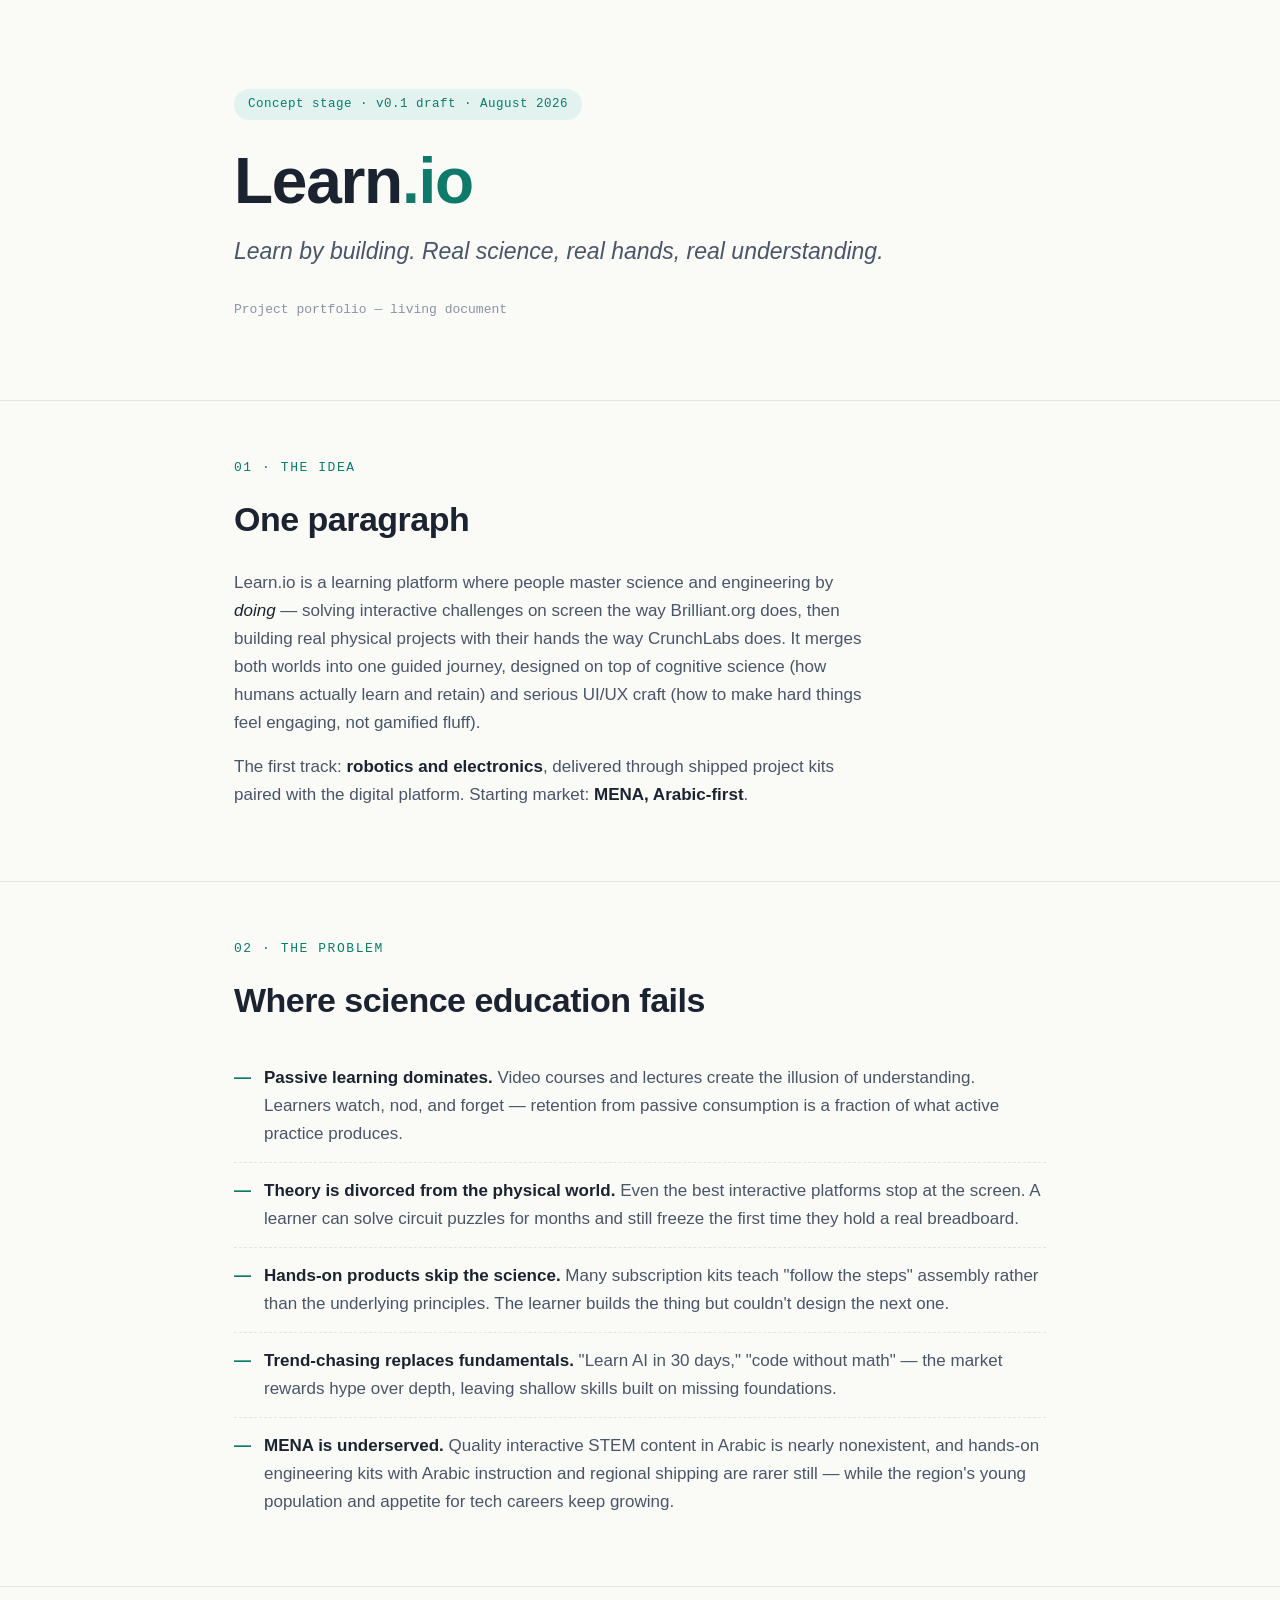
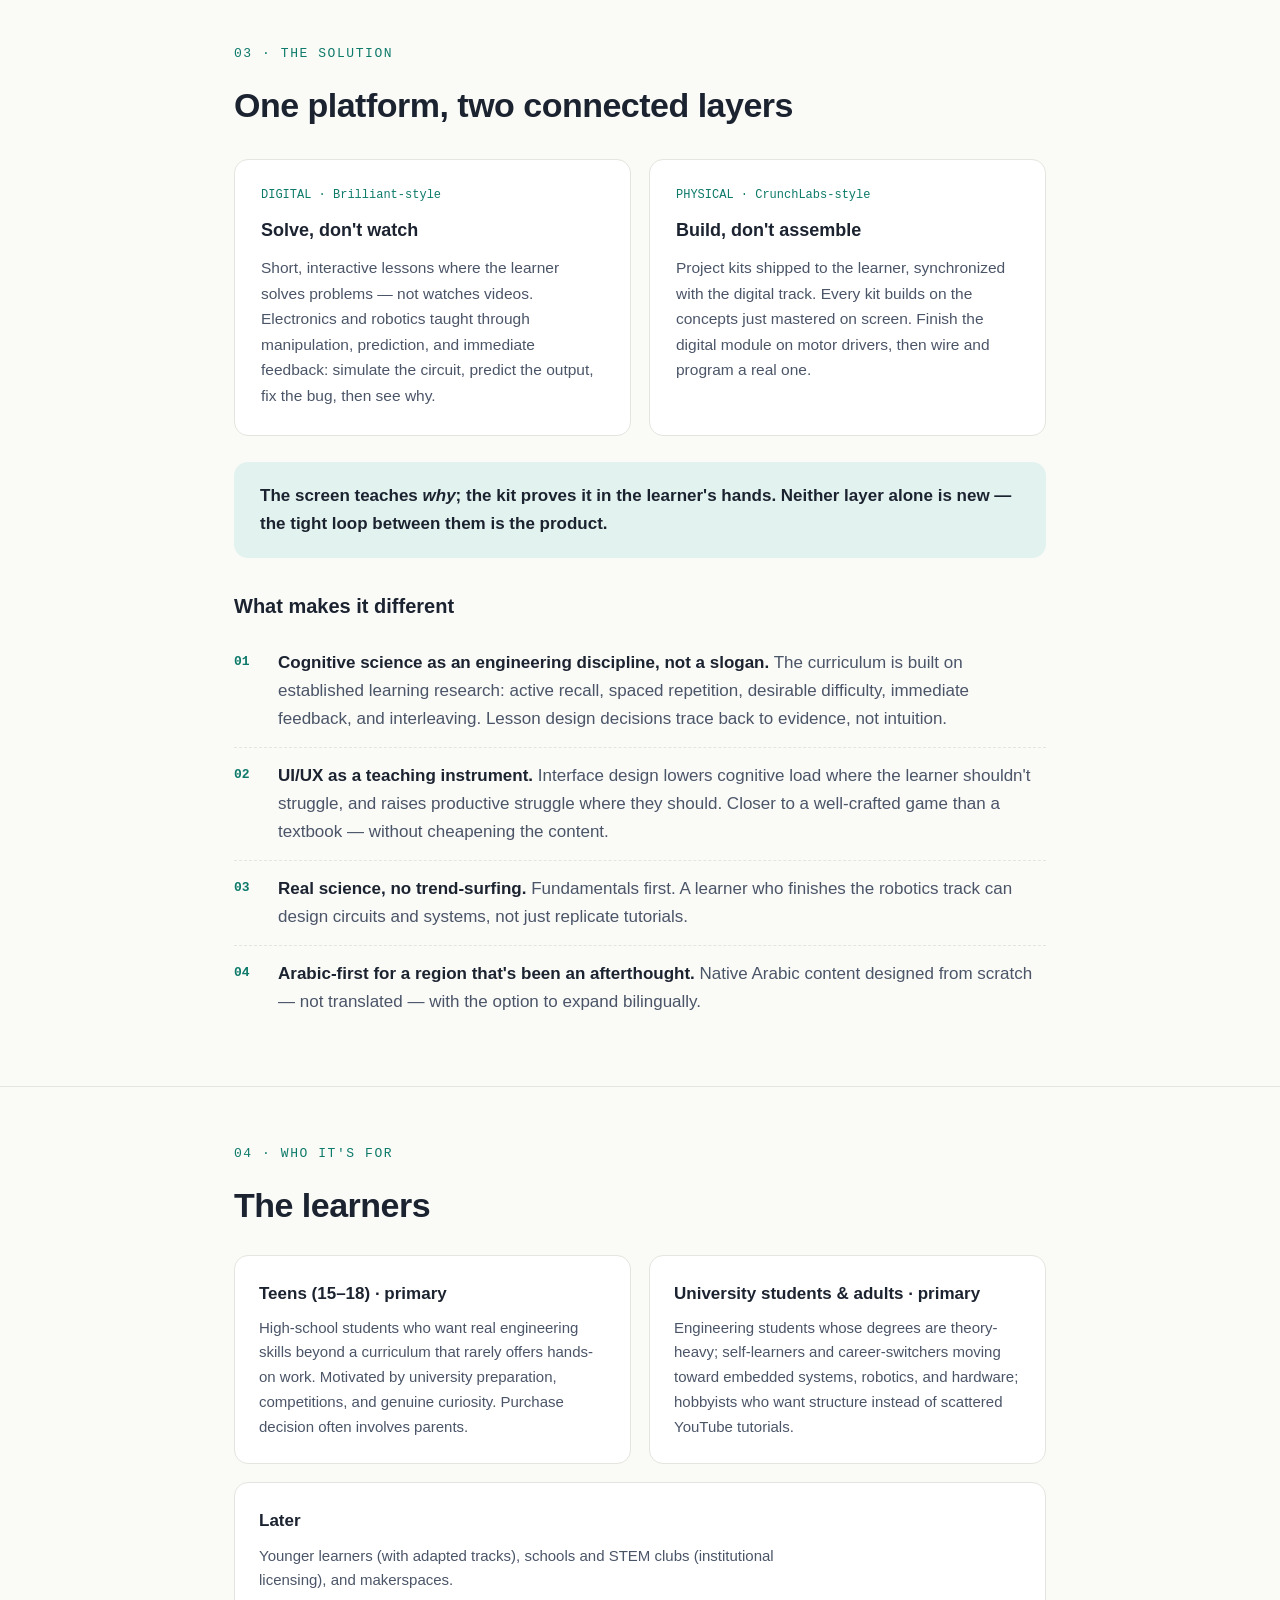
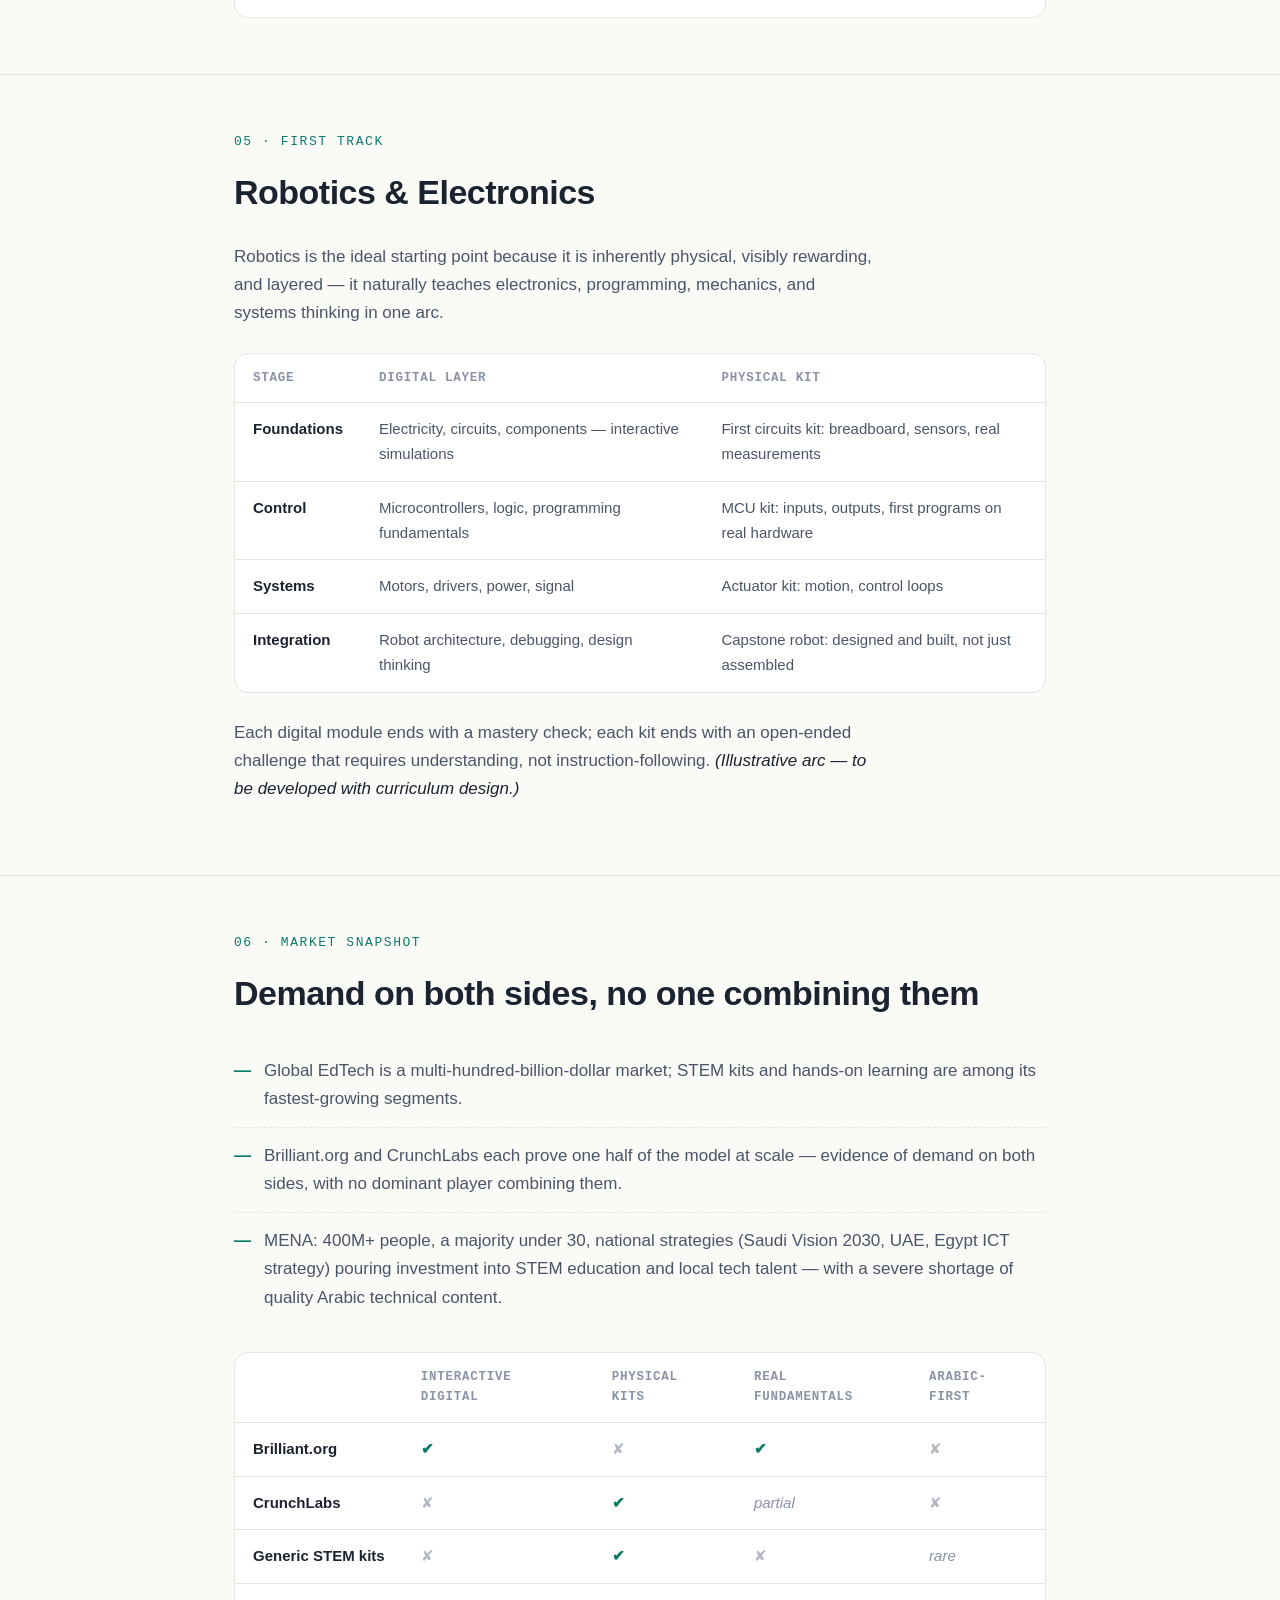
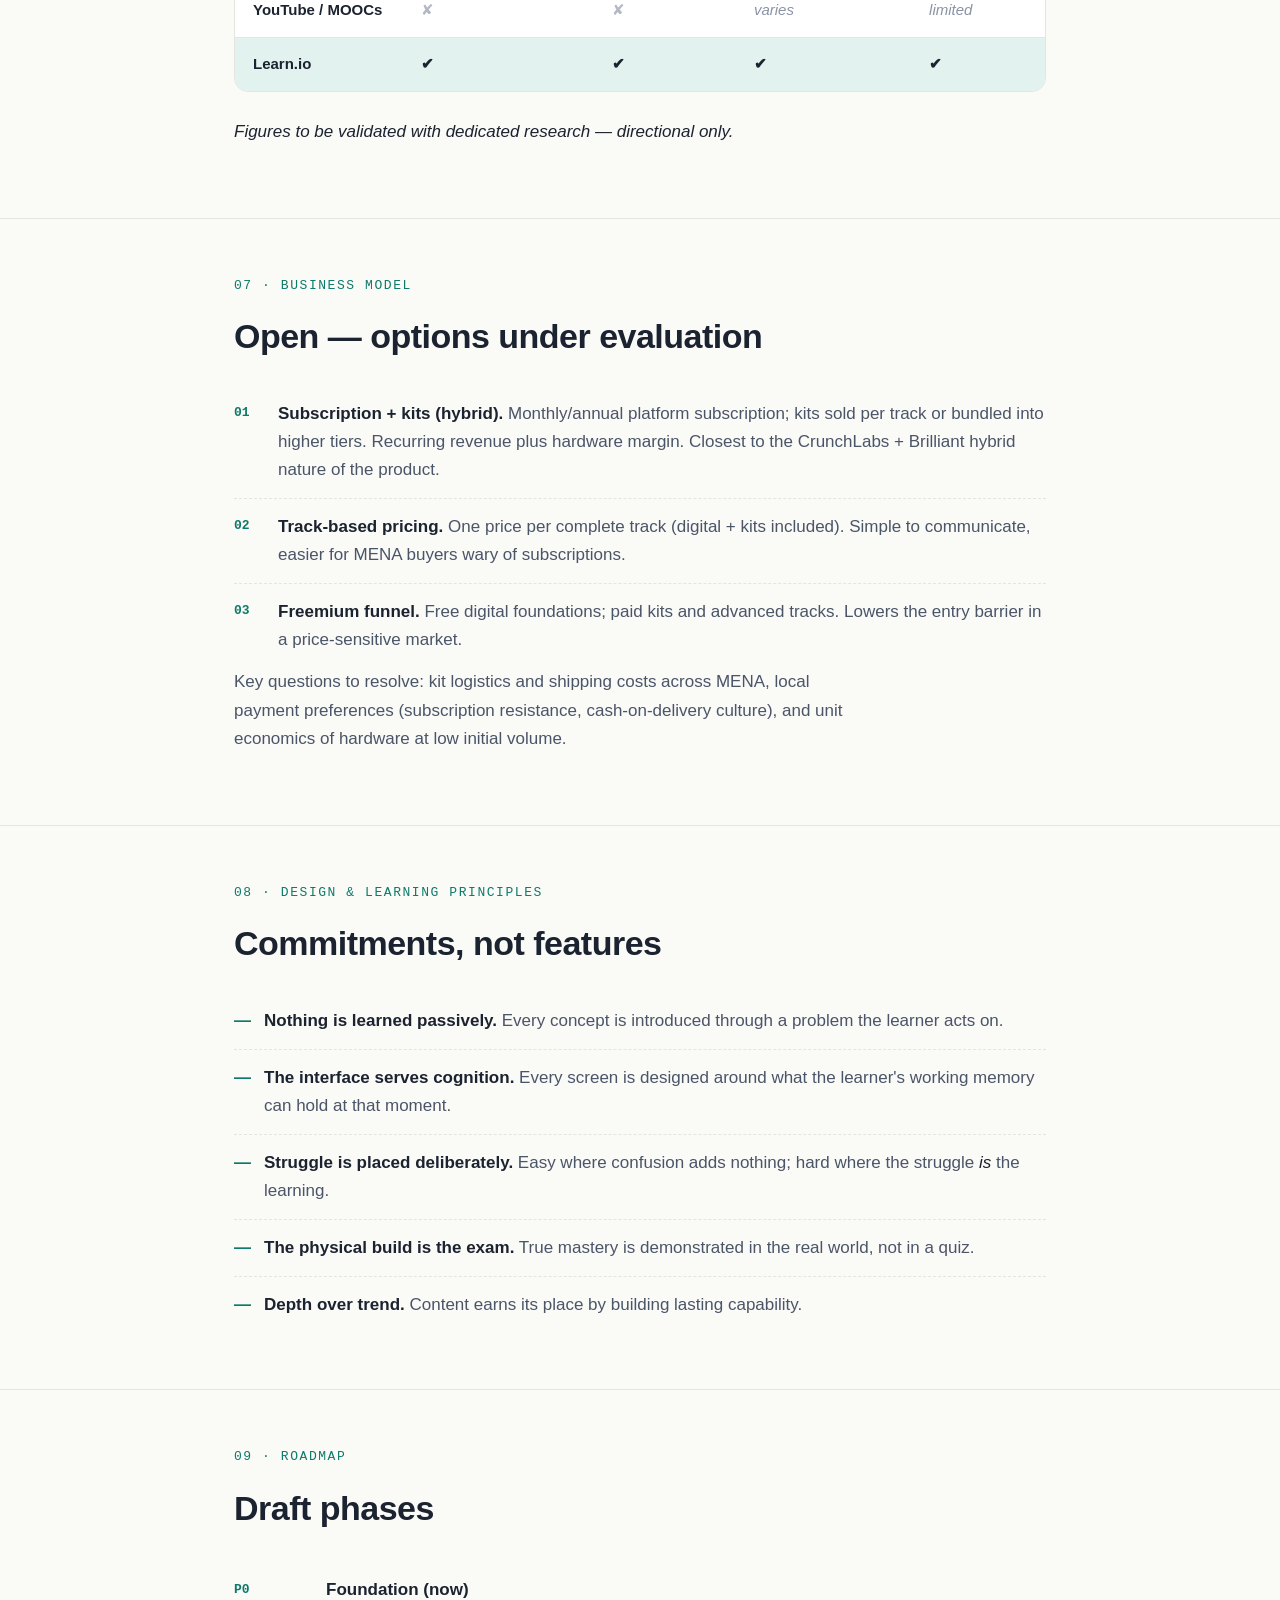
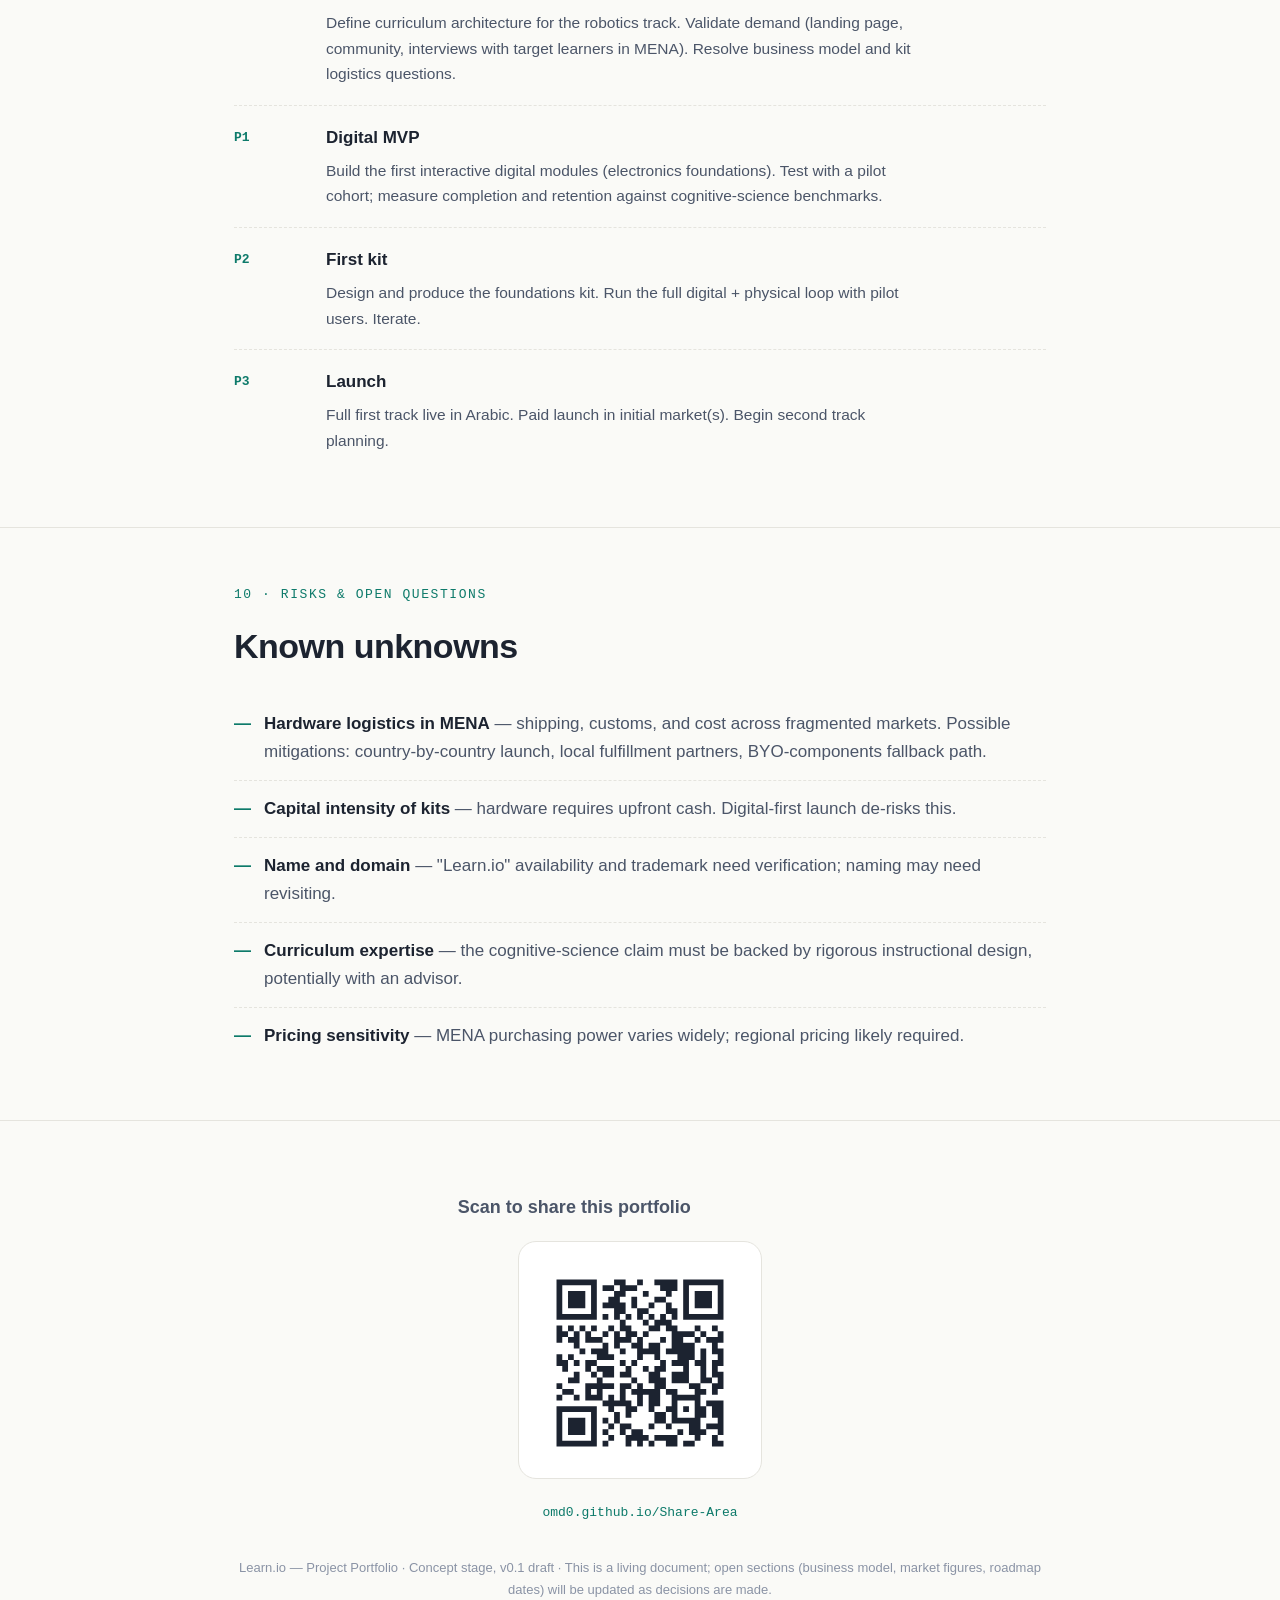
==== index.html @ 10359e31 "Add Learn.io portfolio site with GitHub Pages deployment and share QR code Co-Authored-By: Claude Fa" ====
<!DOCTYPE html>
<html lang="en">
<head>
<meta charset="UTF-8">
<meta name="viewport" content="width=device-width, initial-scale=1.0">
<title>Learn.io — Project Portfolio</title>
<meta name="description" content="Learn.io: learn by building. Real science, real hands, real understanding. Interactive digital lessons paired with physical robotics kits — Arabic-first, for MENA.">
<style>
  :root {
    --bg: #fafaf7;
    --surface: #ffffff;
    --ink: #1c2330;
    --ink-soft: #4b5568;
    --ink-faint: #8a93a5;
    --accent: #0d7a6a;
    --accent-soft: #e2f2ef;
    --line: #e5e4de;
    --check: #0d7a6a;
    --cross: #b3b9c4;
    --mono: ui-monospace, "SF Mono", "Cascadia Code", Menlo, Consolas, monospace;
  }
  @media (prefers-color-scheme: dark) {
    :root {
      --bg: #12151c;
      --surface: #1a1e27;
      --ink: #e8eaf0;
      --ink-soft: #aab2c2;
      --ink-faint: #6b7484;
      --accent: #3fbfa8;
      --accent-soft: #16332e;
      --line: #2a2f3b;
      --check: #3fbfa8;
      --cross: #4b5261;
    }
  }
  * { margin: 0; padding: 0; box-sizing: border-box; }
  html { scroll-behavior: smooth; }
  body {
    background: var(--bg);
    color: var(--ink);
    font: 17px/1.65 -apple-system, BlinkMacSystemFont, "Segoe UI", Roboto, "Helvetica Neue", Arial, sans-serif;
    -webkit-font-smoothing: antialiased;
  }
  .wrap { max-width: 860px; margin: 0 auto; padding: 0 24px; }

  /* Header / hero */
  header {
    padding: 88px 0 64px;
    border-bottom: 1px solid var(--line);
  }
  .status-chip {
    display: inline-block;
    font-family: var(--mono);
    font-size: 12.5px;
    letter-spacing: .04em;
    color: var(--accent);
    background: var(--accent-soft);
    border-radius: 999px;
    padding: 5px 14px;
    margin-bottom: 28px;
  }
  h1 {
    font-size: clamp(40px, 7vw, 64px);
    line-height: 1.05;
    letter-spacing: -0.02em;
    font-weight: 750;
  }
  h1 .tld { color: var(--accent); }
  .tagline {
    margin-top: 18px;
    font-size: clamp(19px, 2.6vw, 23px);
    color: var(--ink-soft);
    font-style: italic;
  }
  .meta {
    margin-top: 28px;
    font-family: var(--mono);
    font-size: 13px;
    color: var(--ink-faint);
  }

  /* Sections */
  section { padding: 56px 0; border-bottom: 1px solid var(--line); }
  section:last-of-type { border-bottom: none; }
  .kicker {
    font-family: var(--mono);
    font-size: 13px;
    letter-spacing: .12em;
    text-transform: uppercase;
    color: var(--accent);
    margin-bottom: 12px;
  }
  h2 {
    font-size: clamp(26px, 4vw, 34px);
    letter-spacing: -0.015em;
    font-weight: 700;
    margin-bottom: 22px;
  }
  h3 { font-size: 20px; font-weight: 650; margin: 32px 0 12px; }
  p { color: var(--ink-soft); margin-bottom: 16px; max-width: 68ch; }
  p strong, li strong { color: var(--ink); }
  em { color: var(--ink); }

  ul.flat { list-style: none; }
  ul.flat li {
    color: var(--ink-soft);
    padding: 14px 0 14px 30px;
    position: relative;
    border-bottom: 1px dashed var(--line);
  }
  ul.flat li:last-child { border-bottom: none; }
  ul.flat li::before {
    content: "—";
    position: absolute;
    left: 0;
    color: var(--accent);
    font-weight: 700;
  }
  ol.nums { list-style: none; counter-reset: n; }
  ol.nums li {
    counter-increment: n;
    color: var(--ink-soft);
    padding: 14px 0 14px 44px;
    position: relative;
    border-bottom: 1px dashed var(--line);
  }
  ol.nums li:last-child { border-bottom: none; }
  ol.nums li::before {
    content: counter(n, decimal-leading-zero);
    position: absolute;
    left: 0;
    top: 16px;
    font-family: var(--mono);
    font-size: 13px;
    color: var(--accent);
    font-weight: 700;
  }

  /* Two-layer cards */
  .layers { display: grid; grid-template-columns: 1fr 1fr; gap: 18px; margin: 26px 0; }
  @media (max-width: 640px) { .layers { grid-template-columns: 1fr; } }
  .layer {
    background: var(--surface);
    border: 1px solid var(--line);
    border-radius: 14px;
    padding: 26px;
  }
  .layer h3 { margin: 0 0 10px; font-size: 18px; }
  .layer .tag {
    font-family: var(--mono);
    font-size: 12px;
    color: var(--accent);
    display: block;
    margin-bottom: 10px;
  }
  .layer p { margin: 0; font-size: 15.5px; }
  .loop-note {
    background: var(--accent-soft);
    border-radius: 14px;
    padding: 20px 26px;
    color: var(--ink);
    font-weight: 550;
    max-width: none;
  }

  /* Tables */
  .table-scroll { overflow-x: auto; margin: 26px 0; border: 1px solid var(--line); border-radius: 14px; background: var(--surface); }
  table { border-collapse: collapse; width: 100%; min-width: 560px; font-size: 15px; }
  th, td { text-align: left; padding: 14px 18px; border-bottom: 1px solid var(--line); color: var(--ink-soft); vertical-align: top; }
  thead th {
    font-family: var(--mono);
    font-size: 12.5px;
    letter-spacing: .06em;
    text-transform: uppercase;
    color: var(--ink-faint);
    background: transparent;
  }
  tbody tr:last-child td { border-bottom: none; }
  td.stage, td.who { color: var(--ink); font-weight: 600; white-space: nowrap; }
  .yes { color: var(--check); font-weight: 700; }
  .no { color: var(--cross); }
  .partial { color: var(--ink-faint); font-style: italic; }
  tr.hero-row td { color: var(--ink); font-weight: 650; background: var(--accent-soft); }
  tr.hero-row td .yes { color: var(--accent); }

  /* Audience cards */
  .cards { display: grid; grid-template-columns: 1fr 1fr; gap: 18px; margin-top: 8px; }
  @media (max-width: 640px) { .cards { grid-template-columns: 1fr; } }
  .card {
    background: var(--surface);
    border: 1px solid var(--line);
    border-radius: 14px;
    padding: 24px;
  }
  .card h3 { margin: 0 0 8px; font-size: 17px; }
  .card p { margin: 0; font-size: 15px; }
  .card.span { grid-column: 1 / -1; }

  /* Roadmap */
  .phase { display: flex; gap: 20px; padding: 18px 0; border-bottom: 1px dashed var(--line); }
  .phase:last-child { border-bottom: none; }
  .phase .ph {
    font-family: var(--mono);
    font-size: 13px;
    font-weight: 700;
    color: var(--accent);
    min-width: 72px;
    padding-top: 3px;
  }
  .phase div p { margin: 0; font-size: 15.5px; }
  .phase div h3 { margin: 0 0 6px; font-size: 17px; }

  /* Footer / QR */
  footer {
    border-top: 1px solid var(--line);
    padding: 72px 0 80px;
    text-align: center;
  }
  .qr-box {
    display: inline-block;
    background: var(--surface);
    border: 1px solid var(--line);
    border-radius: 18px;
    padding: 26px 26px 20px;
  }
  .qr-box svg {
    width: 190px;
    height: 190px;
    display: block;
    color: var(--ink);
    stroke-width: 1;
  }
  .qr-title { font-weight: 700; font-size: 18px; margin-bottom: 18px; }
  .qr-link {
    display: block;
    margin-top: 14px;
    font-family: var(--mono);
    font-size: 13px;
    color: var(--accent);
    text-decoration: none;
    word-break: break-all;
  }
  .qr-link:hover { text-decoration: underline; }
  .fineprint { margin-top: 34px; font-size: 13px; color: var(--ink-faint); max-width: none; }
</style>
</head>
<body>

<header>
  <div class="wrap">
    <span class="status-chip">Concept stage · v0.1 draft · August 2026</span>
    <h1>Learn<span class="tld">.io</span></h1>
    <p class="tagline">Learn by building. Real science, real hands, real understanding.</p>
    <p class="meta">Project portfolio — living document</p>
  </div>
</header>

<section id="idea">
  <div class="wrap">
    <p class="kicker">01 · The Idea</p>
    <h2>One paragraph</h2>
    <p>Learn.io is a learning platform where people master science and engineering by <em>doing</em> — solving interactive challenges on screen the way Brilliant.org does, then building real physical projects with their hands the way CrunchLabs does. It merges both worlds into one guided journey, designed on top of cognitive science (how humans actually learn and retain) and serious UI/UX craft (how to make hard things feel engaging, not gamified fluff).</p>
    <p>The first track: <strong>robotics and electronics</strong>, delivered through shipped project kits paired with the digital platform. Starting market: <strong>MENA, Arabic-first</strong>.</p>
  </div>
</section>

<section id="problem">
  <div class="wrap">
    <p class="kicker">02 · The Problem</p>
    <h2>Where science education fails</h2>
    <ul class="flat">
      <li><strong>Passive learning dominates.</strong> Video courses and lectures create the illusion of understanding. Learners watch, nod, and forget — retention from passive consumption is a fraction of what active practice produces.</li>
      <li><strong>Theory is divorced from the physical world.</strong> Even the best interactive platforms stop at the screen. A learner can solve circuit puzzles for months and still freeze the first time they hold a real breadboard.</li>
      <li><strong>Hands-on products skip the science.</strong> Many subscription kits teach "follow the steps" assembly rather than the underlying principles. The learner builds the thing but couldn't design the next one.</li>
      <li><strong>Trend-chasing replaces fundamentals.</strong> "Learn AI in 30 days," "code without math" — the market rewards hype over depth, leaving shallow skills built on missing foundations.</li>
      <li><strong>MENA is underserved.</strong> Quality interactive STEM content in Arabic is nearly nonexistent, and hands-on engineering kits with Arabic instruction and regional shipping are rarer still — while the region's young population and appetite for tech careers keep growing.</li>
    </ul>
  </div>
</section>

<section id="solution">
  <div class="wrap">
    <p class="kicker">03 · The Solution</p>
    <h2>One platform, two connected layers</h2>
    <div class="layers">
      <div class="layer">
        <span class="tag">DIGITAL · Brilliant-style</span>
        <h3>Solve, don't watch</h3>
        <p>Short, interactive lessons where the learner solves problems — not watches videos. Electronics and robotics taught through manipulation, prediction, and immediate feedback: simulate the circuit, predict the output, fix the bug, then see why.</p>
      </div>
      <div class="layer">
        <span class="tag">PHYSICAL · CrunchLabs-style</span>
        <h3>Build, don't assemble</h3>
        <p>Project kits shipped to the learner, synchronized with the digital track. Every kit builds on the concepts just mastered on screen. Finish the digital module on motor drivers, then wire and program a real one.</p>
      </div>
    </div>
    <p class="loop-note">The screen teaches <em>why</em>; the kit proves it in the learner's hands. Neither layer alone is new — the tight loop between them is the product.</p>

    <h3>What makes it different</h3>
    <ol class="nums">
      <li><strong>Cognitive science as an engineering discipline, not a slogan.</strong> The curriculum is built on established learning research: active recall, spaced repetition, desirable difficulty, immediate feedback, and interleaving. Lesson design decisions trace back to evidence, not intuition.</li>
      <li><strong>UI/UX as a teaching instrument.</strong> Interface design lowers cognitive load where the learner shouldn't struggle, and raises productive struggle where they should. Closer to a well-crafted game than a textbook — without cheapening the content.</li>
      <li><strong>Real science, no trend-surfing.</strong> Fundamentals first. A learner who finishes the robotics track can design circuits and systems, not just replicate tutorials.</li>
      <li><strong>Arabic-first for a region that's been an afterthought.</strong> Native Arabic content designed from scratch — not translated — with the option to expand bilingually.</li>
    </ol>
  </div>
</section>

<section id="audience">
  <div class="wrap">
    <p class="kicker">04 · Who It's For</p>
    <h2>The learners</h2>
    <div class="cards">
      <div class="card">
        <h3>Teens (15–18) · primary</h3>
        <p>High-school students who want real engineering skills beyond a curriculum that rarely offers hands-on work. Motivated by university preparation, competitions, and genuine curiosity. Purchase decision often involves parents.</p>
      </div>
      <div class="card">
        <h3>University students &amp; adults · primary</h3>
        <p>Engineering students whose degrees are theory-heavy; self-learners and career-switchers moving toward embedded systems, robotics, and hardware; hobbyists who want structure instead of scattered YouTube tutorials.</p>
      </div>
      <div class="card span">
        <h3>Later</h3>
        <p>Younger learners (with adapted tracks), schools and STEM clubs (institutional licensing), and makerspaces.</p>
      </div>
    </div>
  </div>
</section>

<section id="track">
  <div class="wrap">
    <p class="kicker">05 · First Track</p>
    <h2>Robotics &amp; Electronics</h2>
    <p>Robotics is the ideal starting point because it is inherently physical, visibly rewarding, and layered — it naturally teaches electronics, programming, mechanics, and systems thinking in one arc.</p>
    <div class="table-scroll">
      <table>
        <thead>
          <tr><th>Stage</th><th>Digital layer</th><th>Physical kit</th></tr>
        </thead>
        <tbody>
          <tr><td class="stage">Foundations</td><td>Electricity, circuits, components — interactive simulations</td><td>First circuits kit: breadboard, sensors, real measurements</td></tr>
          <tr><td class="stage">Control</td><td>Microcontrollers, logic, programming fundamentals</td><td>MCU kit: inputs, outputs, first programs on real hardware</td></tr>
          <tr><td class="stage">Systems</td><td>Motors, drivers, power, signal</td><td>Actuator kit: motion, control loops</td></tr>
          <tr><td class="stage">Integration</td><td>Robot architecture, debugging, design thinking</td><td>Capstone robot: designed and built, not just assembled</td></tr>
        </tbody>
      </table>
    </div>
    <p>Each digital module ends with a mastery check; each kit ends with an open-ended challenge that requires understanding, not instruction-following. <em>(Illustrative arc — to be developed with curriculum design.)</em></p>
  </div>
</section>

<section id="market">
  <div class="wrap">
    <p class="kicker">06 · Market Snapshot</p>
    <h2>Demand on both sides, no one combining them</h2>
    <ul class="flat">
      <li>Global EdTech is a multi-hundred-billion-dollar market; STEM kits and hands-on learning are among its fastest-growing segments.</li>
      <li>Brilliant.org and CrunchLabs each prove one half of the model at scale — evidence of demand on both sides, with no dominant player combining them.</li>
      <li>MENA: 400M+ people, a majority under 30, national strategies (Saudi Vision 2030, UAE, Egypt ICT strategy) pouring investment into STEM education and local tech talent — with a severe shortage of quality Arabic technical content.</li>
    </ul>
    <div class="table-scroll">
      <table>
        <thead>
          <tr><th></th><th>Interactive digital</th><th>Physical kits</th><th>Real fundamentals</th><th>Arabic-first</th></tr>
        </thead>
        <tbody>
          <tr><td class="who">Brilliant.org</td><td class="yes">✔</td><td class="no">✘</td><td class="yes">✔</td><td class="no">✘</td></tr>
          <tr><td class="who">CrunchLabs</td><td class="no">✘</td><td class="yes">✔</td><td class="partial">partial</td><td class="no">✘</td></tr>
          <tr><td class="who">Generic STEM kits</td><td class="no">✘</td><td class="yes">✔</td><td class="no">✘</td><td class="partial">rare</td></tr>
          <tr><td class="who">YouTube / MOOCs</td><td class="no">✘</td><td class="no">✘</td><td class="partial">varies</td><td class="partial">limited</td></tr>
          <tr class="hero-row"><td class="who">Learn.io</td><td class="yes">✔</td><td class="yes">✔</td><td class="yes">✔</td><td class="yes">✔</td></tr>
        </tbody>
      </table>
    </div>
    <p><em>Figures to be validated with dedicated research — directional only.</em></p>
  </div>
</section>

<section id="business">
  <div class="wrap">
    <p class="kicker">07 · Business Model</p>
    <h2>Open — options under evaluation</h2>
    <ol class="nums">
      <li><strong>Subscription + kits (hybrid).</strong> Monthly/annual platform subscription; kits sold per track or bundled into higher tiers. Recurring revenue plus hardware margin. Closest to the CrunchLabs + Brilliant hybrid nature of the product.</li>
      <li><strong>Track-based pricing.</strong> One price per complete track (digital + kits included). Simple to communicate, easier for MENA buyers wary of subscriptions.</li>
      <li><strong>Freemium funnel.</strong> Free digital foundations; paid kits and advanced tracks. Lowers the entry barrier in a price-sensitive market.</li>
    </ol>
    <p>Key questions to resolve: kit logistics and shipping costs across MENA, local payment preferences (subscription resistance, cash-on-delivery culture), and unit economics of hardware at low initial volume.</p>
  </div>
</section>

<section id="principles">
  <div class="wrap">
    <p class="kicker">08 · Design &amp; Learning Principles</p>
    <h2>Commitments, not features</h2>
    <ul class="flat">
      <li><strong>Nothing is learned passively.</strong> Every concept is introduced through a problem the learner acts on.</li>
      <li><strong>The interface serves cognition.</strong> Every screen is designed around what the learner's working memory can hold at that moment.</li>
      <li><strong>Struggle is placed deliberately.</strong> Easy where confusion adds nothing; hard where the struggle <em>is</em> the learning.</li>
      <li><strong>The physical build is the exam.</strong> True mastery is demonstrated in the real world, not in a quiz.</li>
      <li><strong>Depth over trend.</strong> Content earns its place by building lasting capability.</li>
    </ul>
  </div>
</section>

<section id="roadmap">
  <div class="wrap">
    <p class="kicker">09 · Roadmap</p>
    <h2>Draft phases</h2>
    <div class="phase">
      <span class="ph">P0</span>
      <div>
        <h3>Foundation (now)</h3>
        <p>Define curriculum architecture for the robotics track. Validate demand (landing page, community, interviews with target learners in MENA). Resolve business model and kit logistics questions.</p>
      </div>
    </div>
    <div class="phase">
      <span class="ph">P1</span>
      <div>
        <h3>Digital MVP</h3>
        <p>Build the first interactive digital modules (electronics foundations). Test with a pilot cohort; measure completion and retention against cognitive-science benchmarks.</p>
      </div>
    </div>
    <div class="phase">
      <span class="ph">P2</span>
      <div>
        <h3>First kit</h3>
        <p>Design and produce the foundations kit. Run the full digital + physical loop with pilot users. Iterate.</p>
      </div>
    </div>
    <div class="phase">
      <span class="ph">P3</span>
      <div>
        <h3>Launch</h3>
        <p>Full first track live in Arabic. Paid launch in initial market(s). Begin second track planning.</p>
      </div>
    </div>
  </div>
</section>

<section id="risks">
  <div class="wrap">
    <p class="kicker">10 · Risks &amp; Open Questions</p>
    <h2>Known unknowns</h2>
    <ul class="flat">
      <li><strong>Hardware logistics in MENA</strong> — shipping, customs, and cost across fragmented markets. Possible mitigations: country-by-country launch, local fulfillment partners, BYO-components fallback path.</li>
      <li><strong>Capital intensity of kits</strong> — hardware requires upfront cash. Digital-first launch de-risks this.</li>
      <li><strong>Name and domain</strong> — "Learn.io" availability and trademark need verification; naming may need revisiting.</li>
      <li><strong>Curriculum expertise</strong> — the cognitive-science claim must be backed by rigorous instructional design, potentially with an advisor.</li>
      <li><strong>Pricing sensitivity</strong> — MENA purchasing power varies widely; regional pricing likely required.</li>
    </ul>
  </div>
</section>

<footer>
  <div class="wrap">
    <p class="qr-title">Scan to share this portfolio</p>
    <div class="qr-box" aria-label="QR code linking to this page">
      <svg xmlns="http://www.w3.org/2000/svg" viewBox="0 0 33 33" role="img" aria-hidden="false" aria-label="QR code for https://omd0.github.io/Share-Area/"><path stroke="currentColor" d="M2 2.5h7m3 0h2m2 0h1m2 0h4m1 0h7m-29 1h1m5 0h1m1 0h2m1 0h3m4 0h3m1 0h1m5 0h1m-29 1h1m1 0h3m1 0h1m3 0h2m3 0h1m3 0h1m2 0h1m1 0h3m1 0h1m-29 1h1m1 0h3m1 0h1m2 0h2m2 0h1m3 0h2m3 0h1m1 0h3m1 0h1m-29 1h1m1 0h3m1 0h1m1 0h4m1 0h1m2 0h1m2 0h1m2 0h1m1 0h3m1 0h1m-29 1h1m5 0h1m3 0h2m2 0h2m3 0h2m1 0h1m5 0h1m-29 1h7m1 0h1m1 0h1m1 0h1m1 0h1m1 0h1m1 0h1m1 0h1m1 0h7m-18 1h1m3 0h1m1 0h3m-20 1h1m1 0h1m1 0h1m1 0h1m2 0h1m1 0h2m3 0h2m1 0h2m3 0h1m2 0h1m-28 1h2m1 0h1m1 0h1m2 0h1m1 0h1m1 0h2m1 0h1m4 0h4m1 0h1m2 0h1m-29 1h1m1 0h2m1 0h3m2 0h3m1 0h1m3 0h1m1 0h2m2 0h1m1 0h3m-26 1h1m4 0h1m1 0h1m2 0h2m1 0h2m2 0h4m3 0h1m-24 1h1m1 0h3m2 0h1m2 0h4m1 0h5m1 0h1m1 0h2m-29 1h1m1 0h1m4 0h3m4 0h1m2 0h1m3 0h3m1 0h1m2 0h1m-29 1h2m1 0h1m1 0h2m4 0h1m1 0h1m4 0h1m1 0h3m1 0h2m1 0h2m-28 1h1m3 0h1m1 0h3m2 0h1m2 0h1m1 0h2m3 0h1m2 0h1m1 0h1m-25 1h1m2 0h1m1 0h2m1 0h2m3 0h2m2 0h3m2 0h1m1 0h2m-27 1h2m3 0h1m5 0h1m2 0h3m1 0h3m2 0h2m1 0h1m-29 1h1m4 0h5m1 0h2m1 0h1m2 0h2m4 0h2m2 0h2m-28 1h2m2 0h1m1 0h1m3 0h1m1 0h5m1 0h2m3 0h2m1 0h1m-28 1h1m2 0h1m1 0h3m1 0h1m1 0h1m2 0h1m1 0h2m2 0h5m-17 1h5m1 0h1m1 0h2m2 0h1m3 0h1m1 0h3m-29 1h7m2 0h1m2 0h2m2 0h1m2 0h2m1 0h1m1 0h2m1 0h2m-29 1h1m5 0h1m3 0h1m1 0h1m4 0h2m1 0h1m3 0h2m1 0h2m-29 1h1m1 0h3m1 0h1m1 0h1m1 0h1m6 0h2m1 0h5m3 0h1m-29 1h1m1 0h3m1 0h1m2 0h1m1 0h2m3 0h1m2 0h1m3 0h2m1 0h3m-29 1h1m1 0h3m1 0h1m1 0h1m2 0h1m1 0h2m6 0h1m1 0h3m2 0h1m-29 1h1m5 0h1m2 0h1m2 0h4m1 0h4m3 0h1m2 0h1m-28 1h7m1 0h1m3 0h1m1 0h1m1 0h1m2 0h2m1 0h2m3 0h2"/></svg>
    </div>
    <a class="qr-link" href="https://omd0.github.io/Share-Area/">omd0.github.io/Share-Area</a>
    <p class="fineprint">Learn.io — Project Portfolio · Concept stage, v0.1 draft · This is a living document; open sections (business model, market figures, roadmap dates) will be updated as decisions are made.</p>
  </div>
</footer>

</body>
</html>
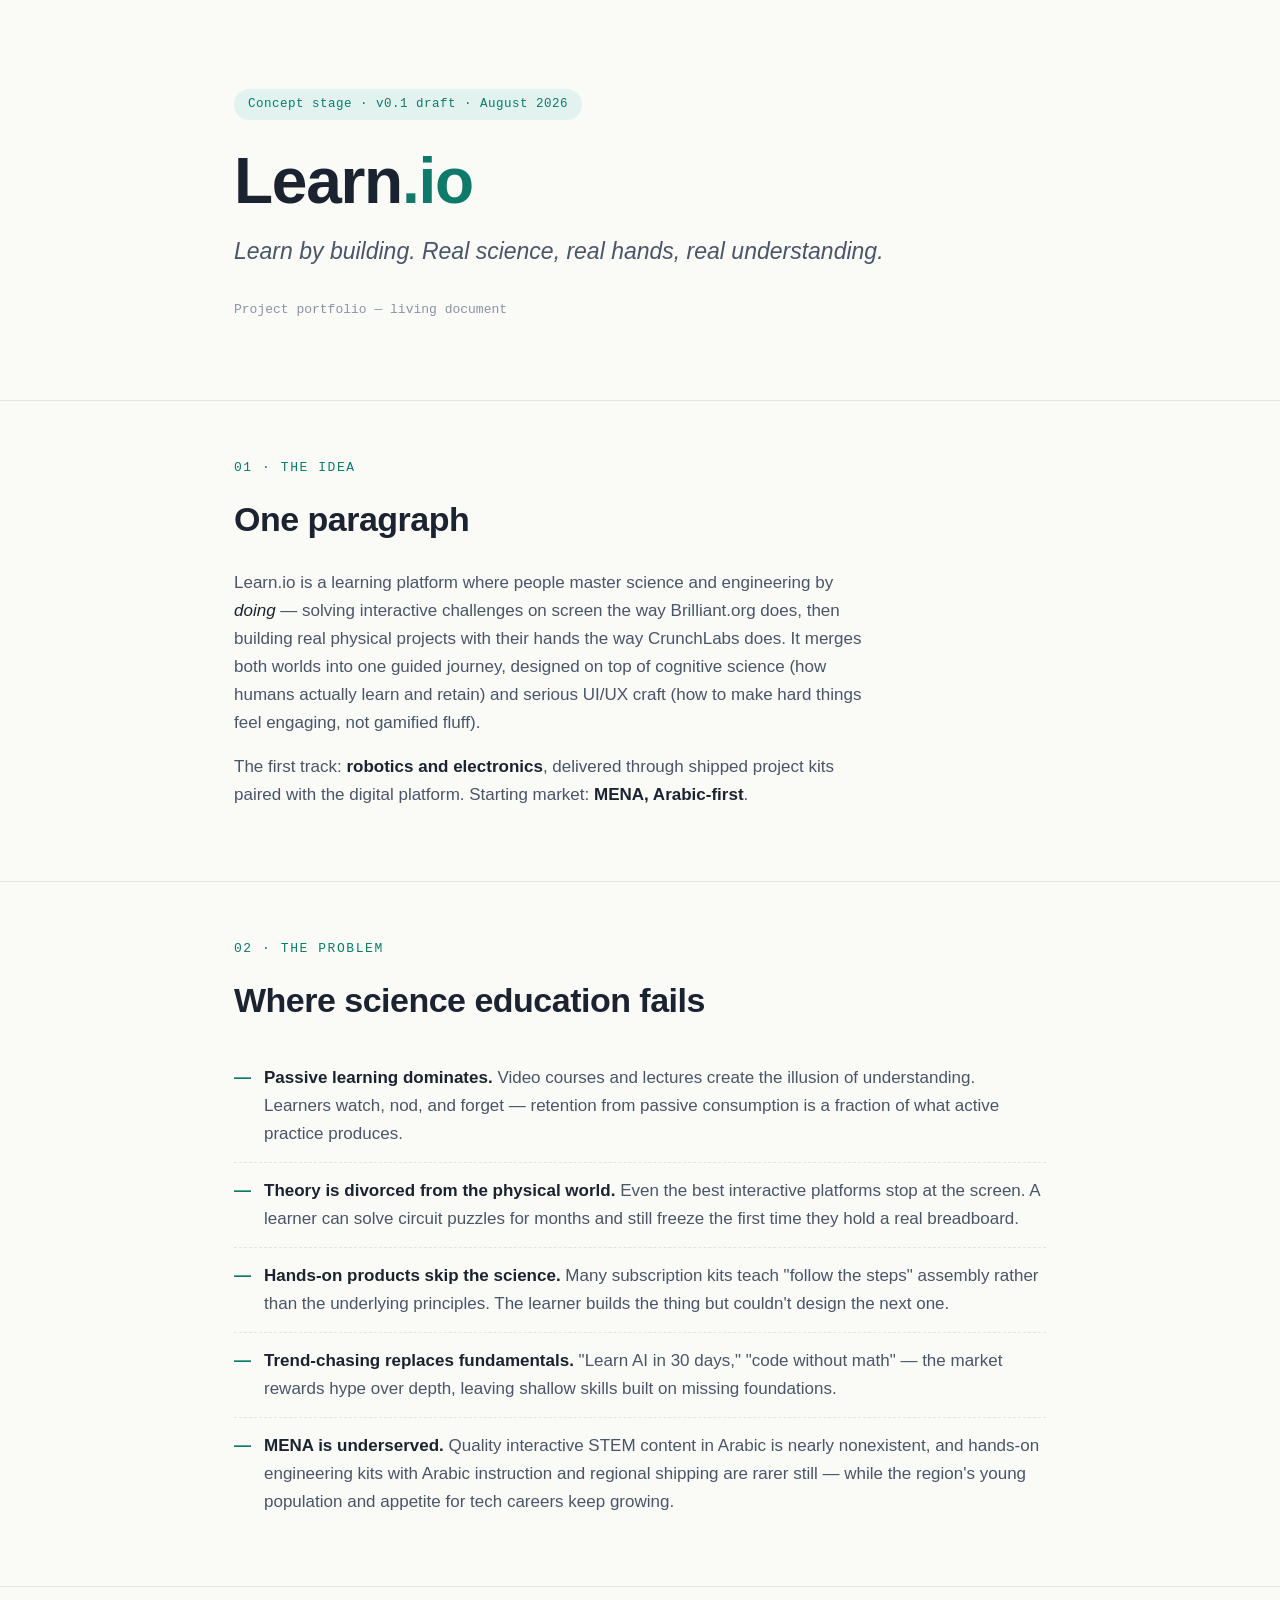
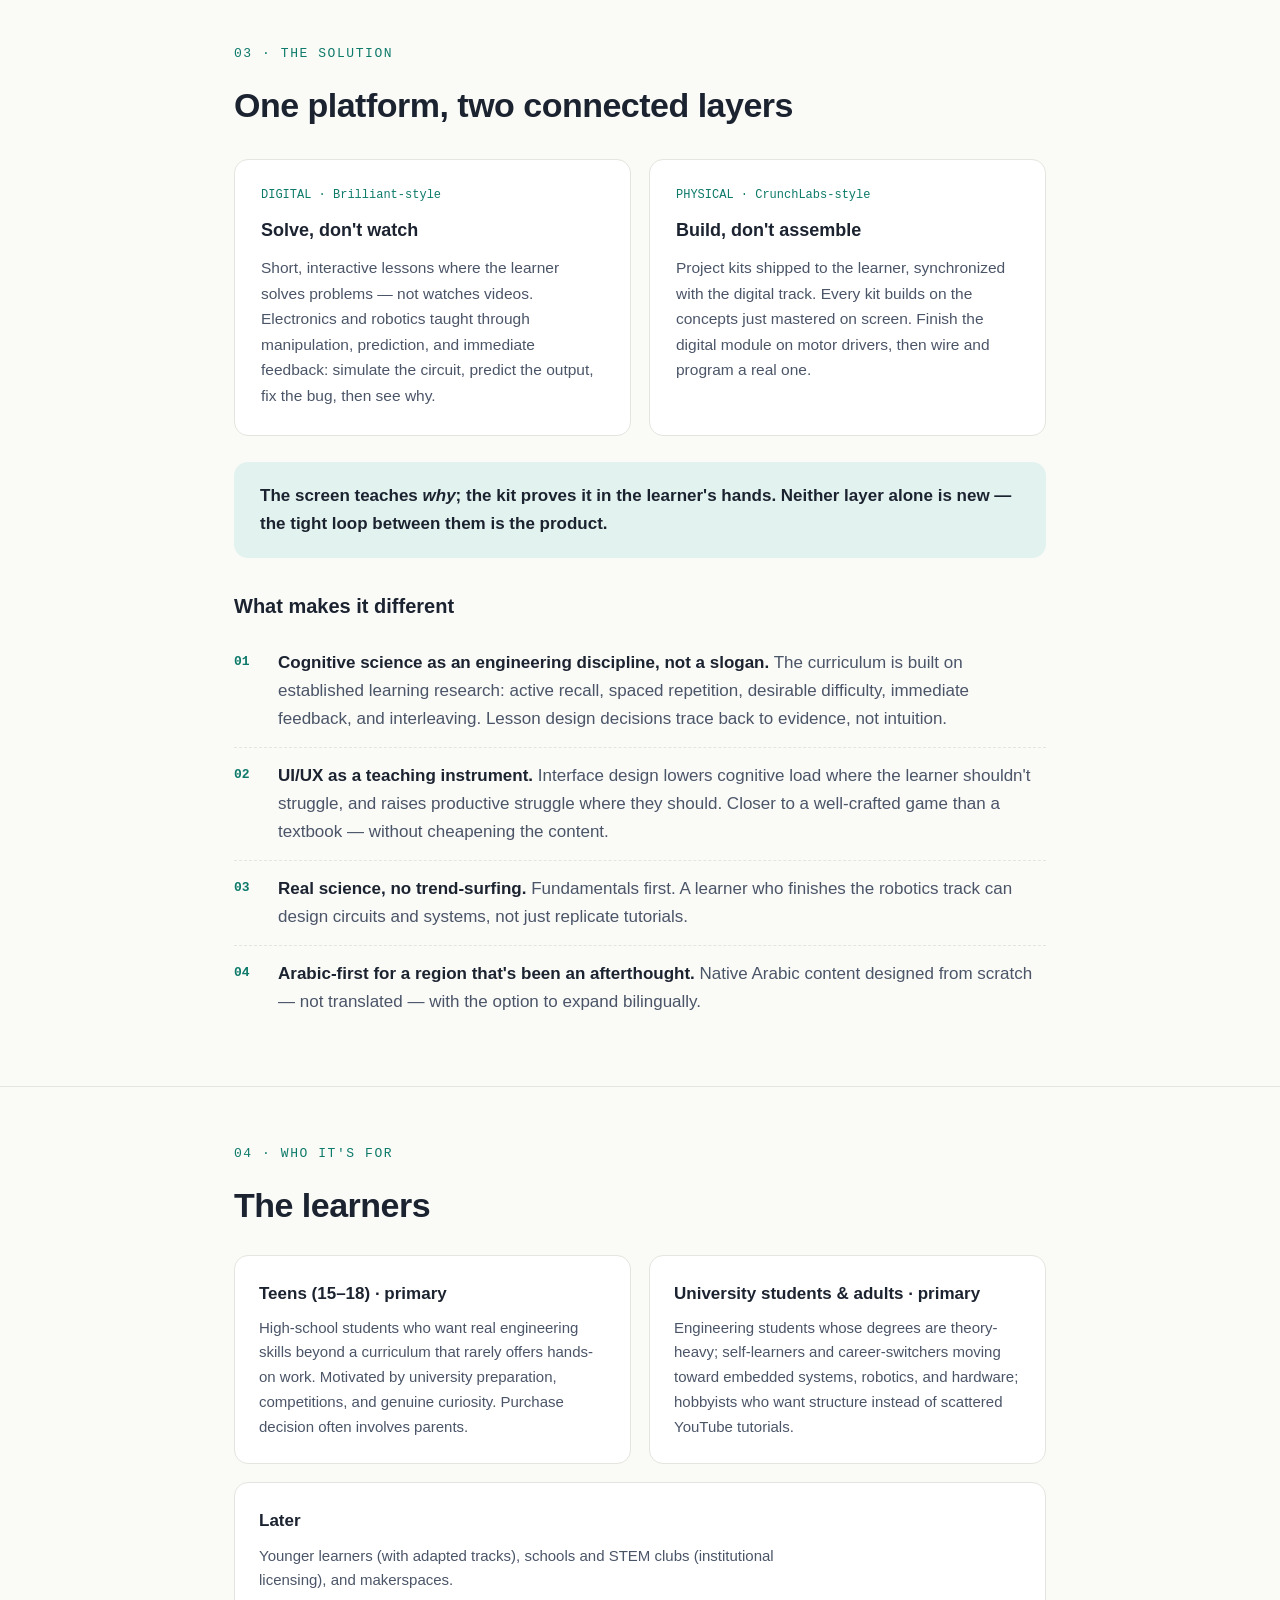
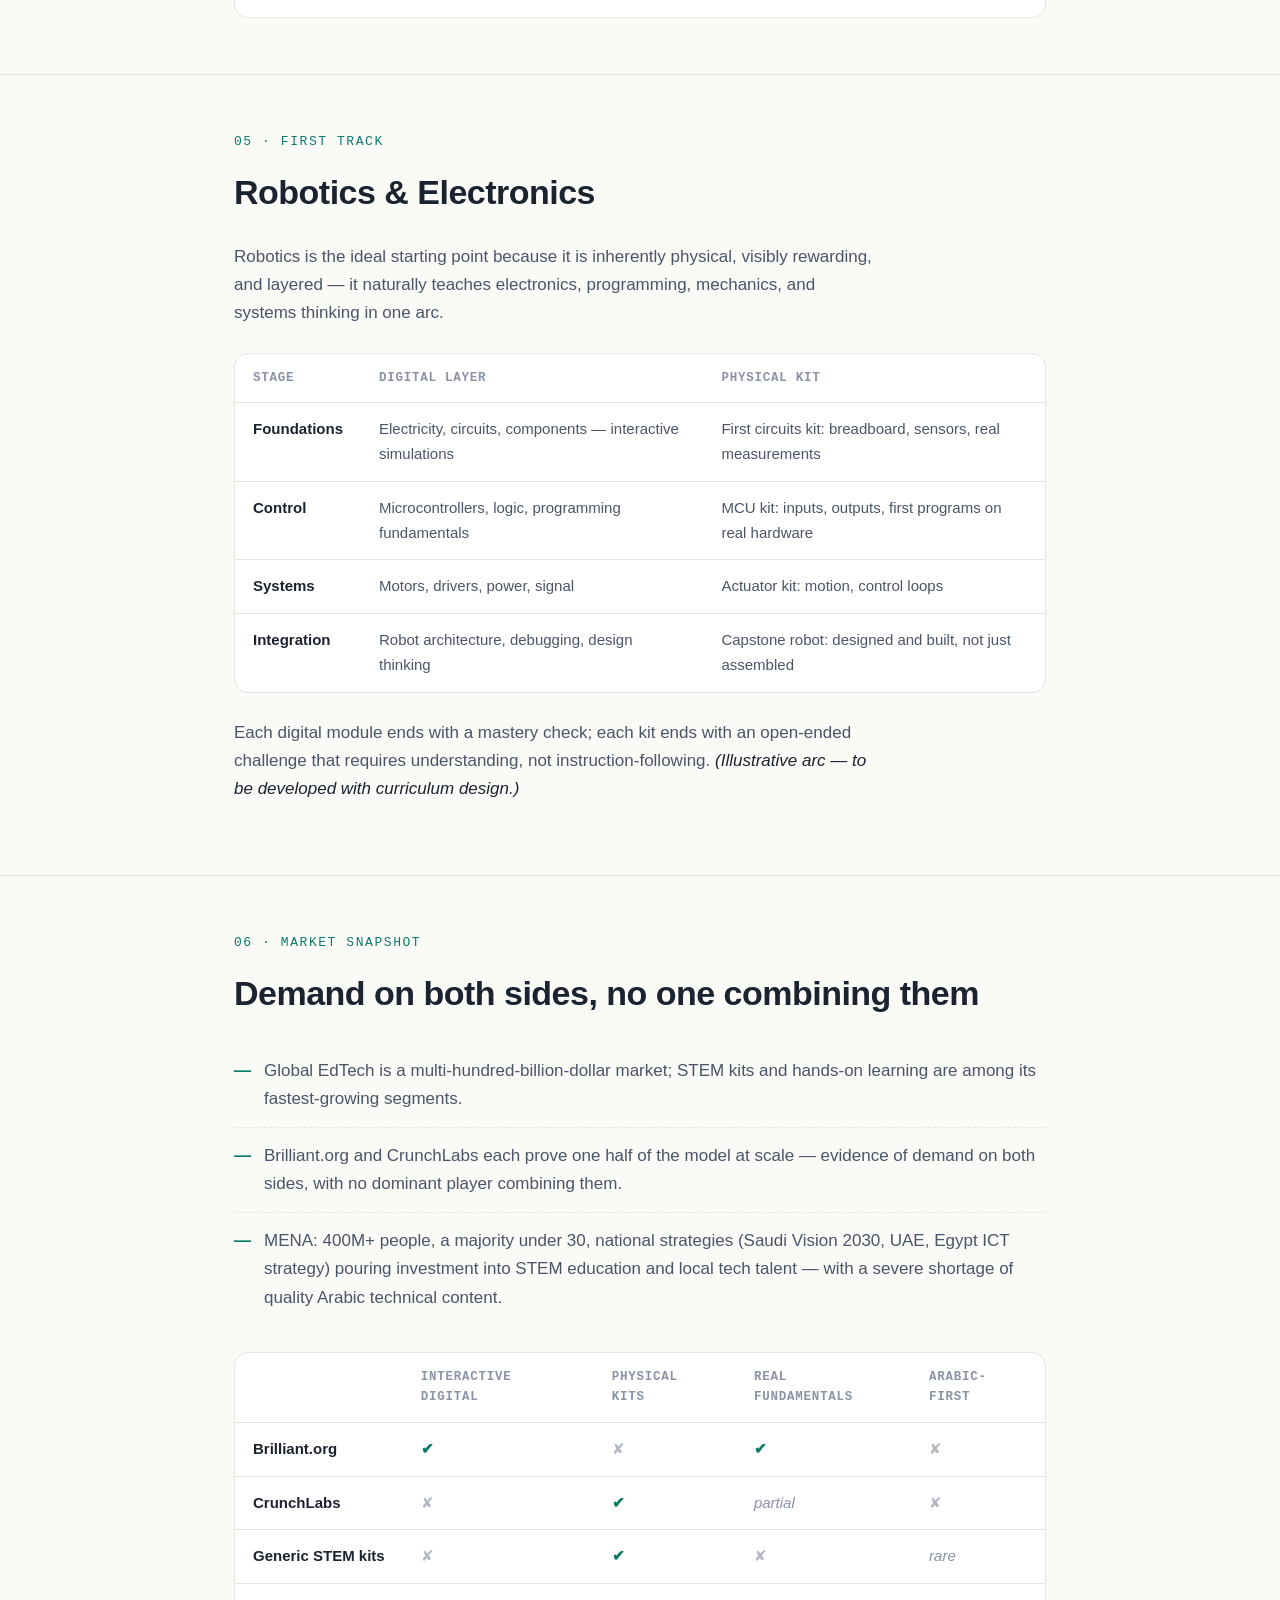
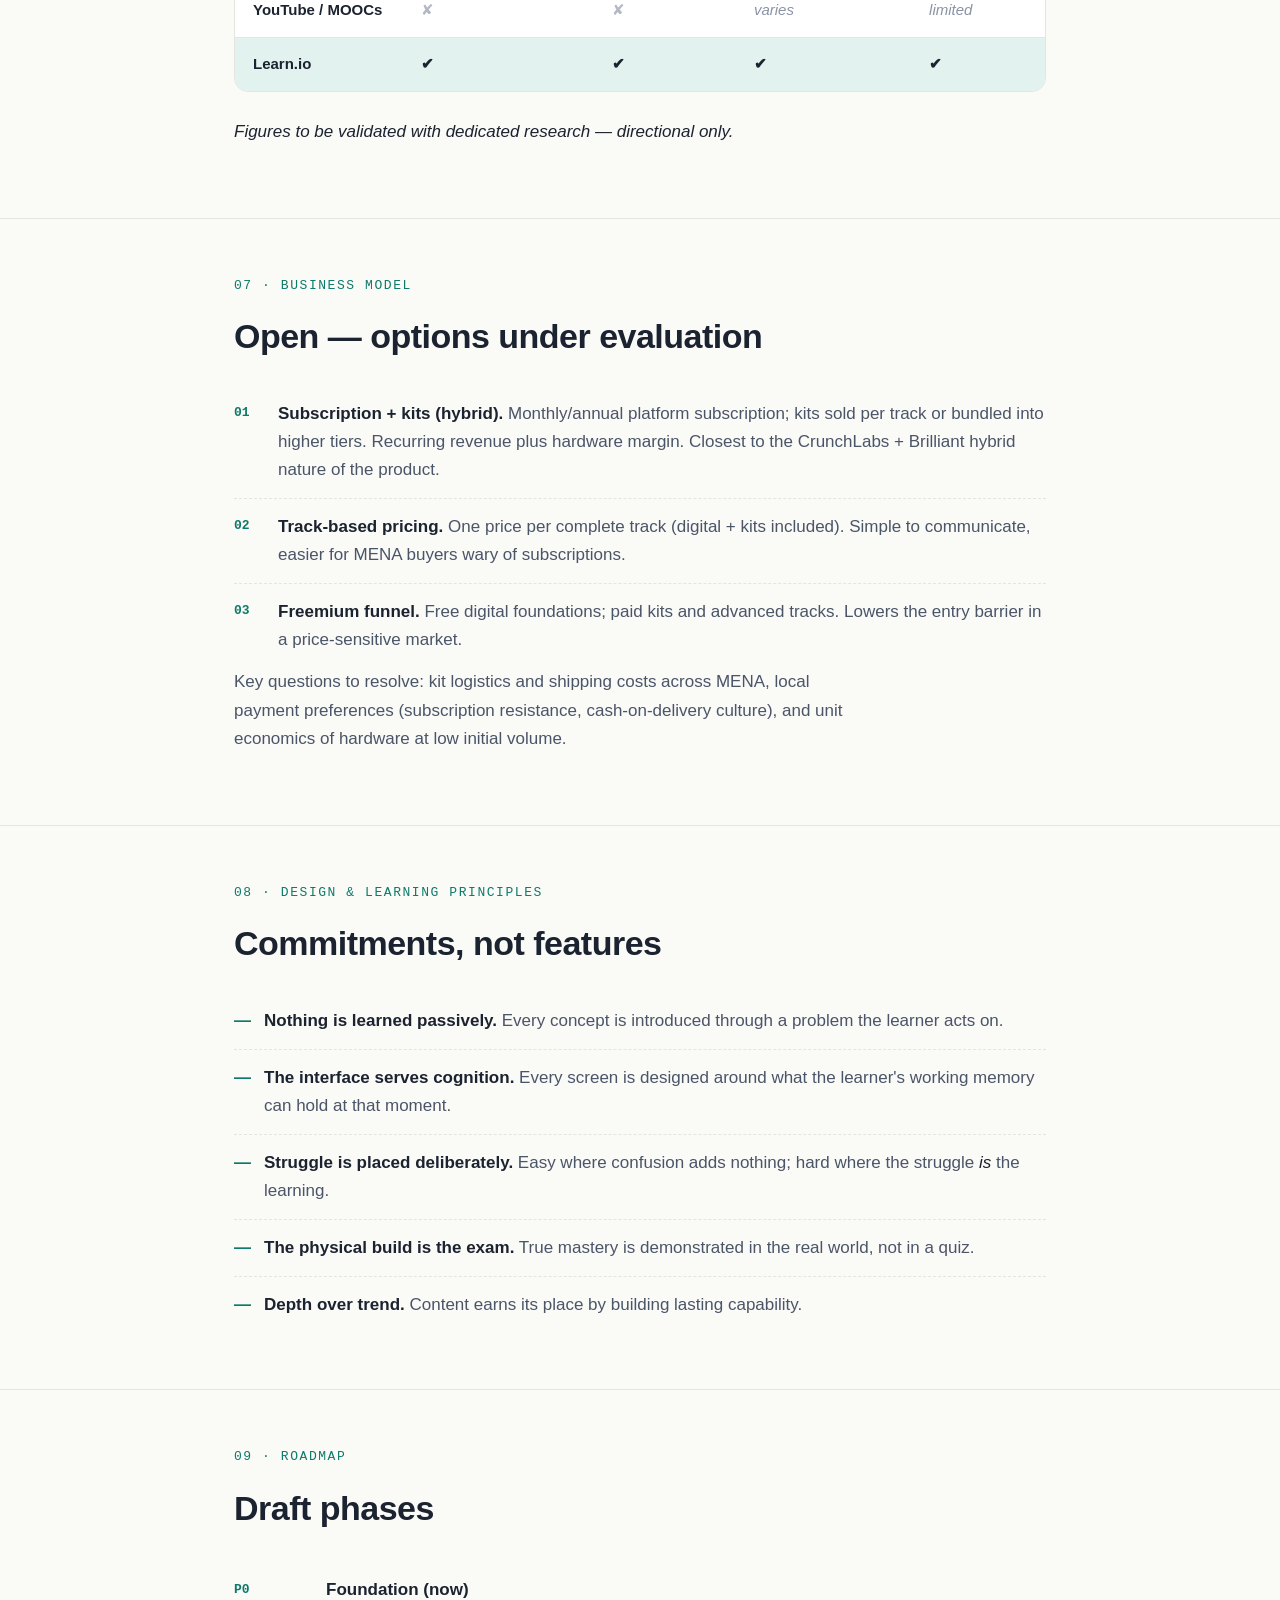
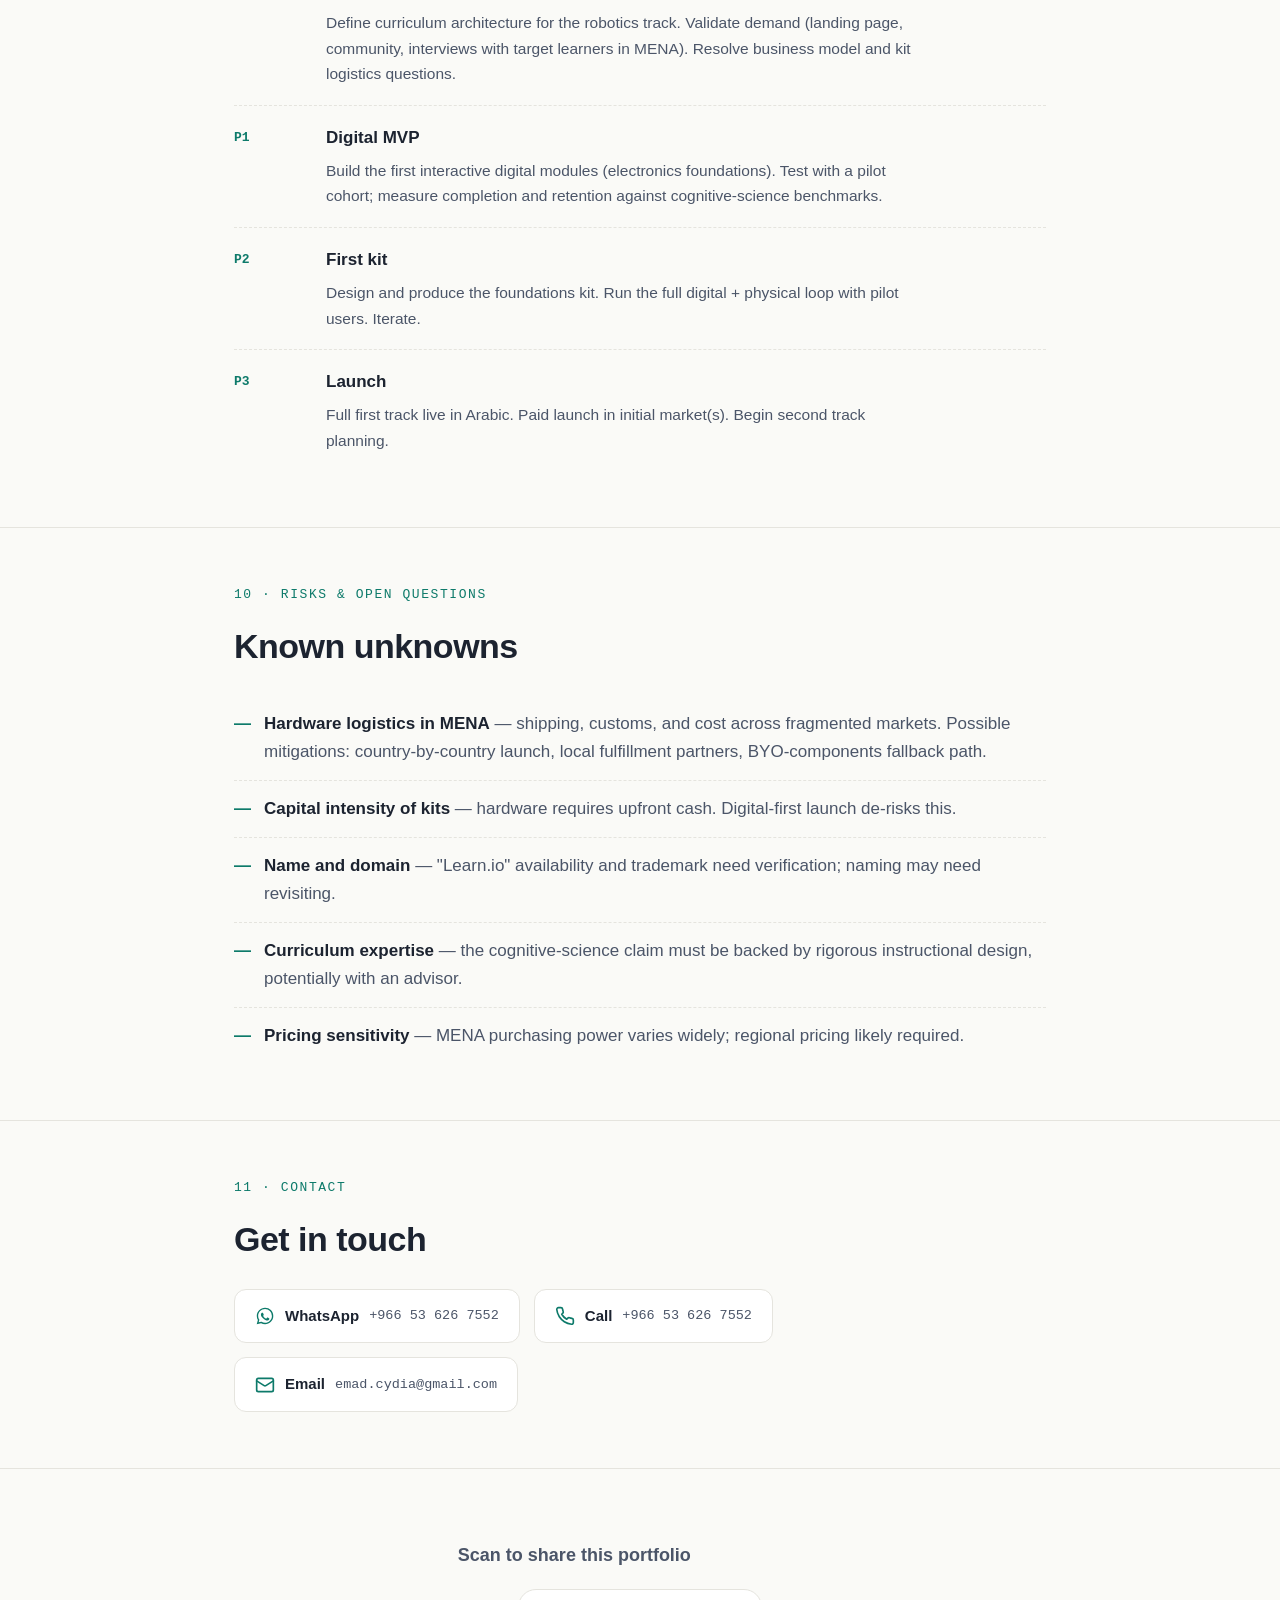
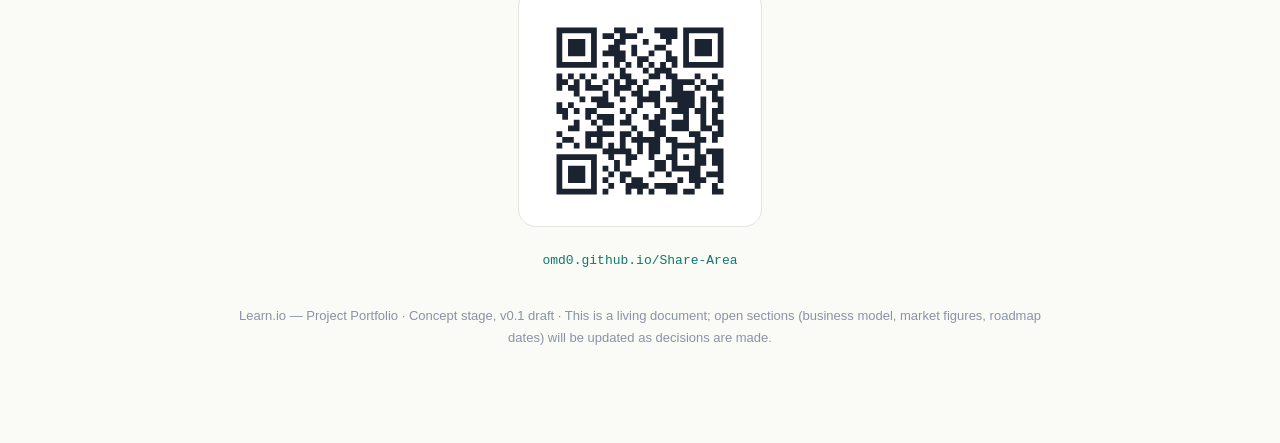
==== commit 4c3fc5bd: "Add contact section with WhatsApp, call, and email links Co-Authored-By: Claude Fable 5 <noreply@ant" ====
--- a/index.html
+++ b/index.html
@@ -210,6 +210,42 @@
   .phase div p { margin: 0; font-size: 15.5px; }
   .phase div h3 { margin: 0 0 6px; font-size: 17px; }
 
+  /* Contact */
+  .contact-row {
+    display: flex;
+    flex-wrap: wrap;
+    gap: 14px;
+    margin-top: 8px;
+  }
+  .contact-btn {
+    display: inline-flex;
+    align-items: center;
+    gap: 10px;
+    background: var(--surface);
+    border: 1px solid var(--line);
+    border-radius: 12px;
+    padding: 14px 20px;
+    text-decoration: none;
+    color: var(--ink);
+    font-weight: 600;
+    font-size: 15px;
+    transition: border-color .15s ease;
+  }
+  .contact-btn:hover { border-color: var(--accent); }
+  .contact-btn .ico {
+    width: 20px;
+    height: 20px;
+    color: var(--accent);
+    flex: none;
+  }
+  .contact-btn span.val {
+    font-family: var(--mono);
+    font-size: 13.5px;
+    color: var(--ink-soft);
+    font-weight: 500;
+    direction: ltr;
+  }
+
   /* Footer / QR */
   footer {
     border-top: 1px solid var(--line);
@@ -452,6 +488,27 @@
   </div>
 </section>
 
+<section id="contact">
+  <div class="wrap">
+    <p class="kicker">11 · Contact</p>
+    <h2>Get in touch</h2>
+    <div class="contact-row">
+      <a class="contact-btn" href="https://wa.me/966536267552">
+        <svg class="ico" viewBox="0 0 24 24" fill="currentColor" aria-hidden="true"><path d="M12.04 2c-5.46 0-9.91 4.45-9.91 9.91 0 1.75.46 3.45 1.32 4.95L2.05 22l5.25-1.38a9.87 9.87 0 0 0 4.74 1.21h.01c5.46 0 9.9-4.45 9.9-9.91 0-2.65-1.03-5.14-2.9-7.01A9.82 9.82 0 0 0 12.04 2m0 1.67c2.2 0 4.27.86 5.83 2.42a8.2 8.2 0 0 1 2.41 5.83c0 4.54-3.7 8.23-8.24 8.23a8.2 8.2 0 0 1-4.19-1.15l-.3-.18-3.12.82.83-3.04-.2-.31a8.2 8.2 0 0 1-1.26-4.38c0-4.54 3.7-8.24 8.24-8.24m-3.4 4.43c-.16 0-.43.06-.66.31-.22.25-.87.85-.87 2.07 0 1.22.89 2.4 1 2.56.13.17 1.76 2.67 4.25 3.73.59.27 1.05.42 1.41.53.59.19 1.13.16 1.56.1.48-.07 1.46-.6 1.67-1.18.2-.58.2-1.07.14-1.18-.06-.11-.22-.16-.47-.28-.25-.13-1.47-.74-1.69-.82-.23-.08-.39-.12-.56.12-.16.25-.64.81-.78.97-.15.17-.29.19-.53.06-.25-.12-1.05-.39-1.99-1.23-.74-.66-1.23-1.47-1.38-1.72-.14-.25-.02-.38.11-.51.11-.11.25-.29.37-.43.13-.15.17-.25.25-.41.08-.17.04-.31-.02-.43-.06-.12-.56-1.34-.76-1.84-.2-.48-.41-.42-.56-.42-.14-.01-.31-.01-.49-.01"/></svg>
+        WhatsApp <span class="val">+966 53 626 7552</span>
+      </a>
+      <a class="contact-btn" href="tel:+966536267552">
+        <svg class="ico" viewBox="0 0 24 24" fill="none" stroke="currentColor" stroke-width="2" stroke-linecap="round" stroke-linejoin="round" aria-hidden="true"><path d="M22 16.92v3a2 2 0 0 1-2.18 2 19.79 19.79 0 0 1-8.63-3.07 19.5 19.5 0 0 1-6-6 19.79 19.79 0 0 1-3.07-8.67A2 2 0 0 1 4.11 2h3a2 2 0 0 1 2 1.72c.13.96.36 1.9.7 2.81a2 2 0 0 1-.45 2.11L8.09 9.91a16 16 0 0 0 6 6l1.27-1.27a2 2 0 0 1 2.11-.45c.91.34 1.85.57 2.81.7A2 2 0 0 1 22 16.92z"/></svg>
+        Call <span class="val">+966 53 626 7552</span>
+      </a>
+      <a class="contact-btn" href="mailto:emad.cydia@gmail.com">
+        <svg class="ico" viewBox="0 0 24 24" fill="none" stroke="currentColor" stroke-width="2" stroke-linecap="round" stroke-linejoin="round" aria-hidden="true"><rect x="2" y="4" width="20" height="16" rx="2"/><path d="m22 7-8.97 5.7a1.94 1.94 0 0 1-2.06 0L2 7"/></svg>
+        Email <span class="val">emad.cydia@gmail.com</span>
+      </a>
+    </div>
+  </div>
+</section>
+
 <footer>
   <div class="wrap">
     <p class="qr-title">Scan to share this portfolio</p>
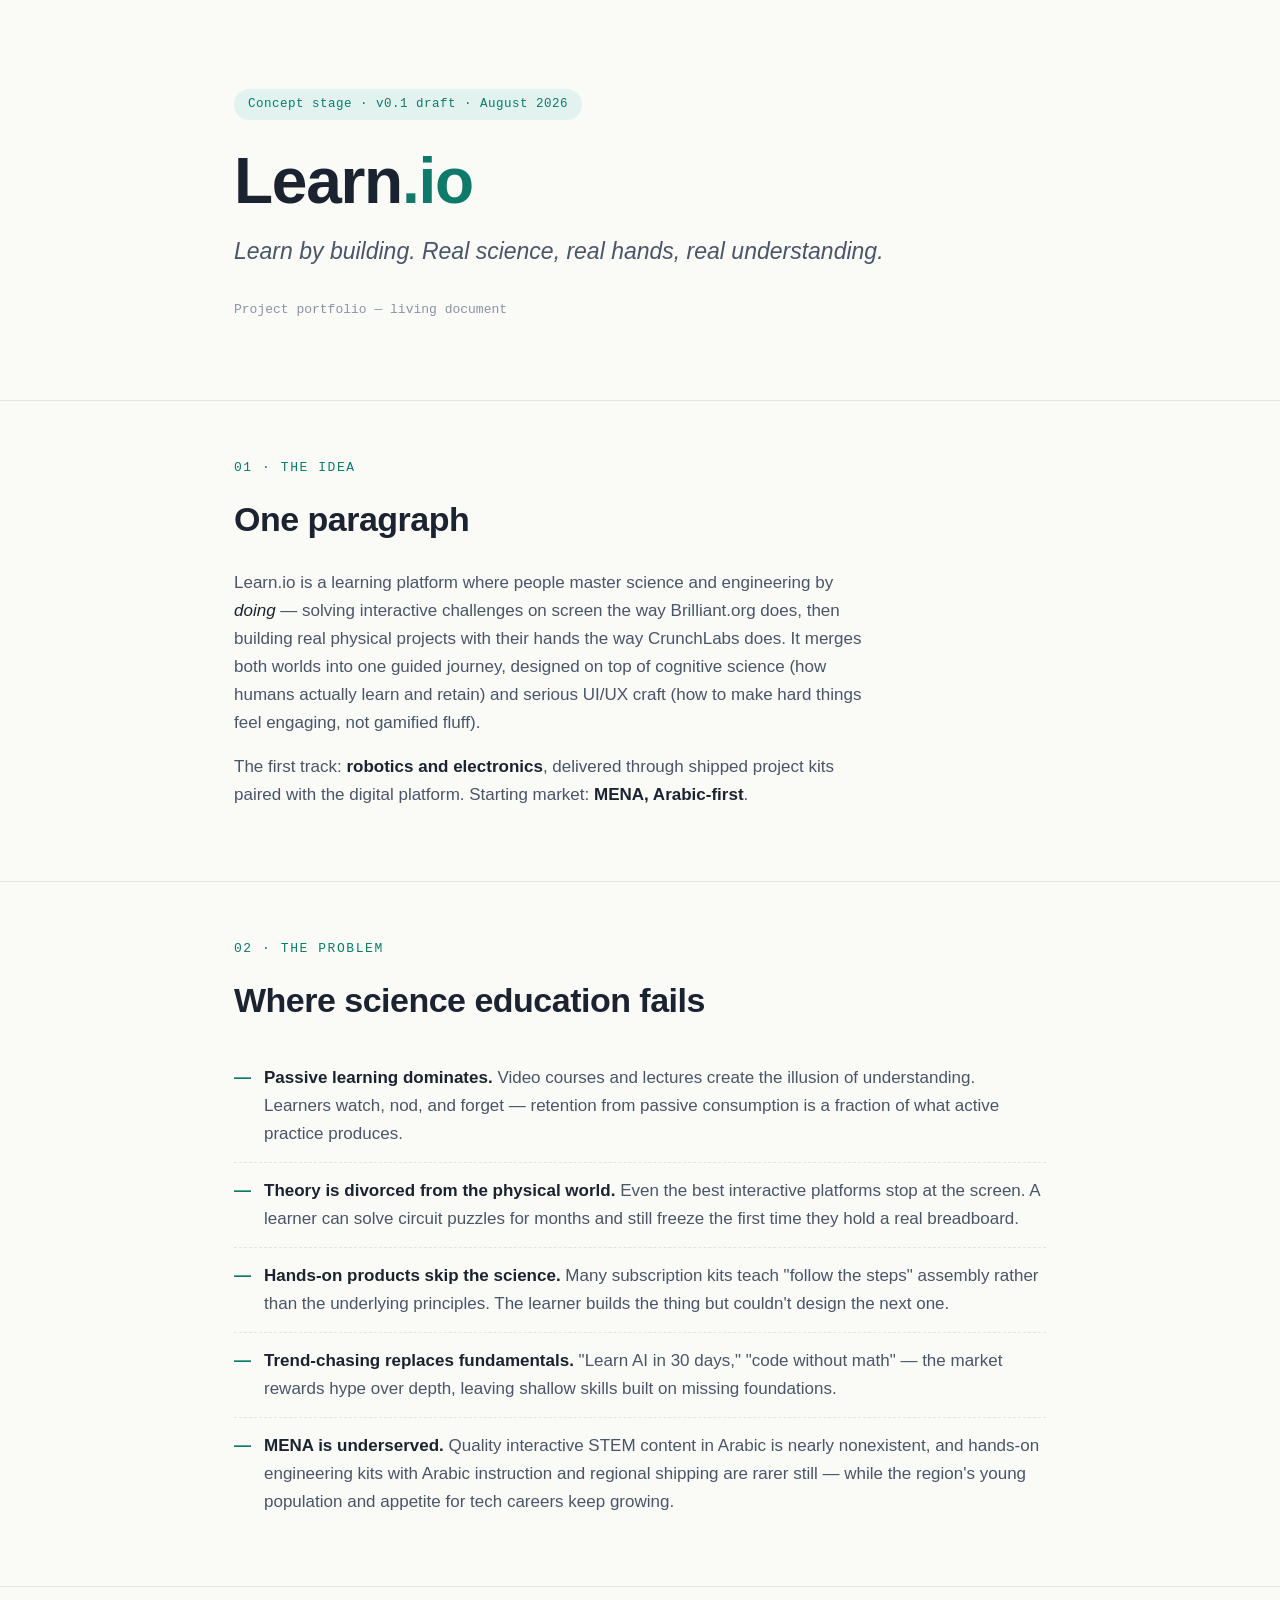
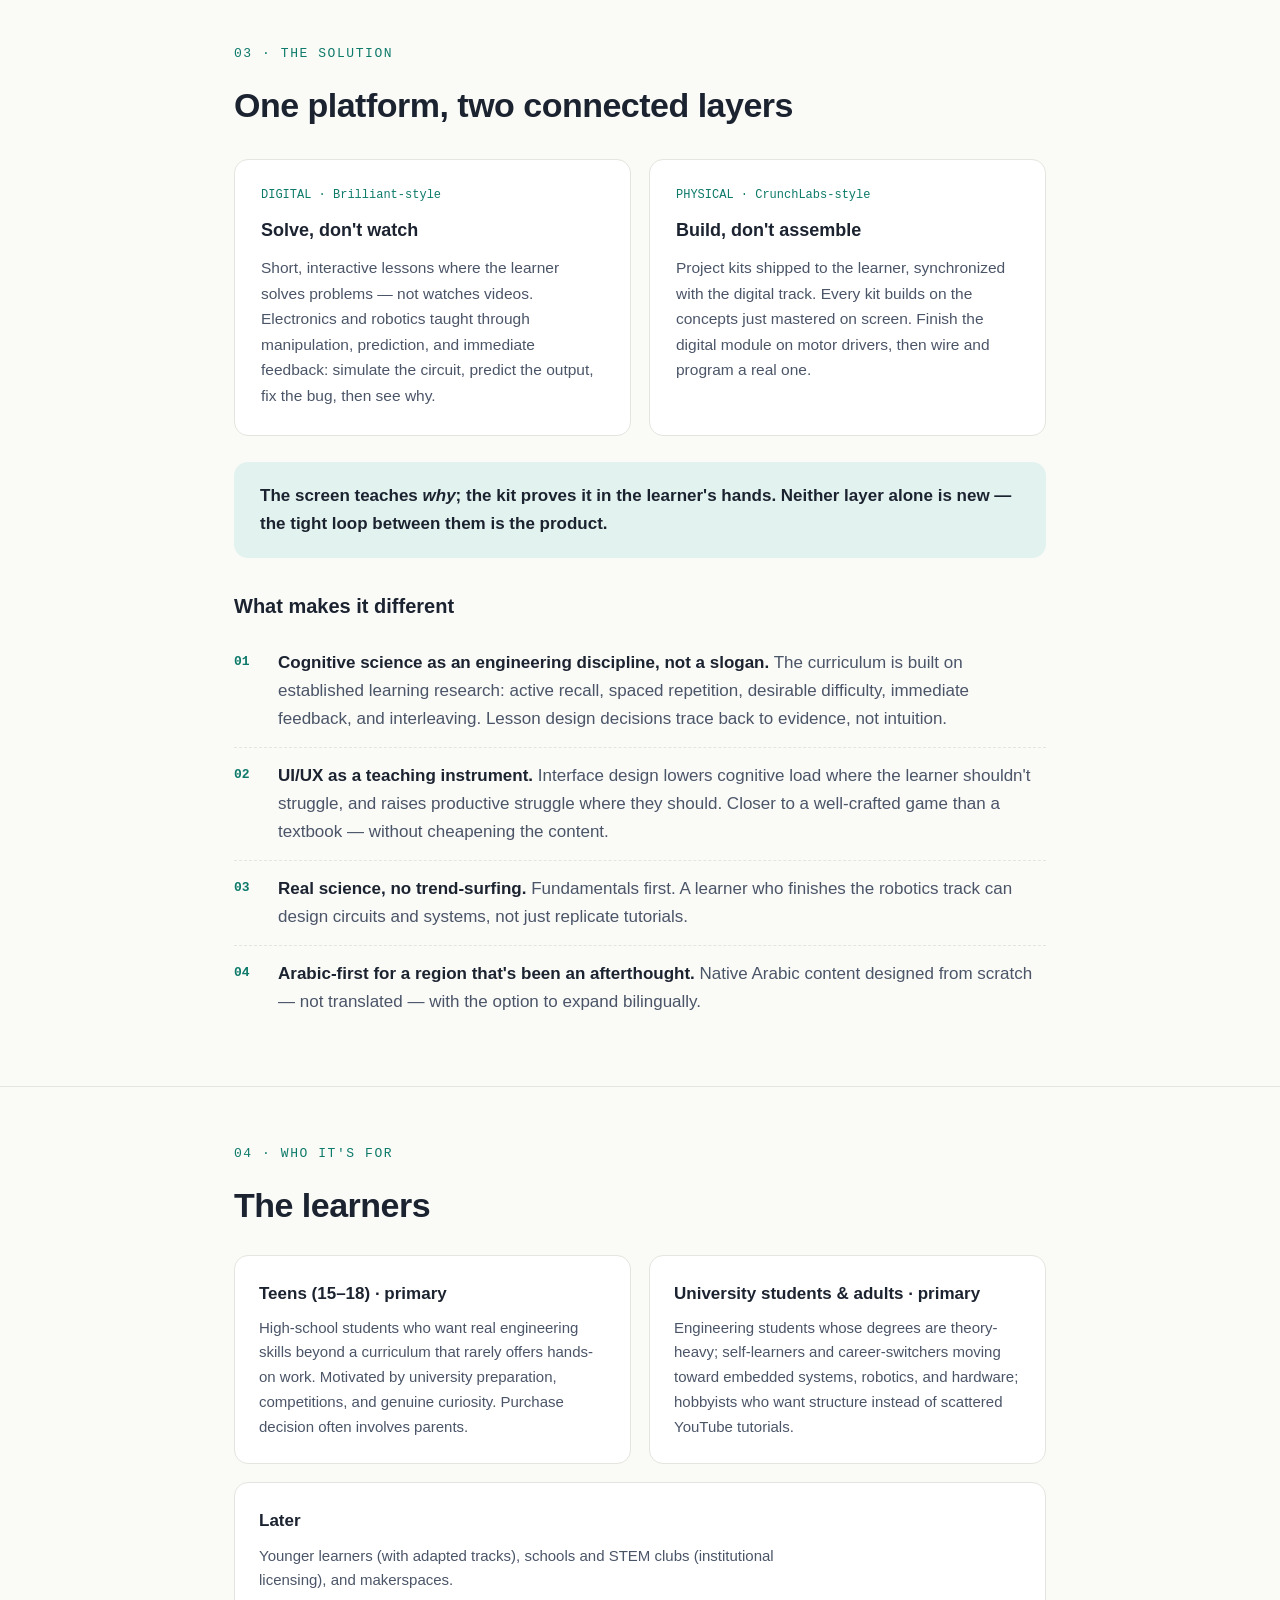
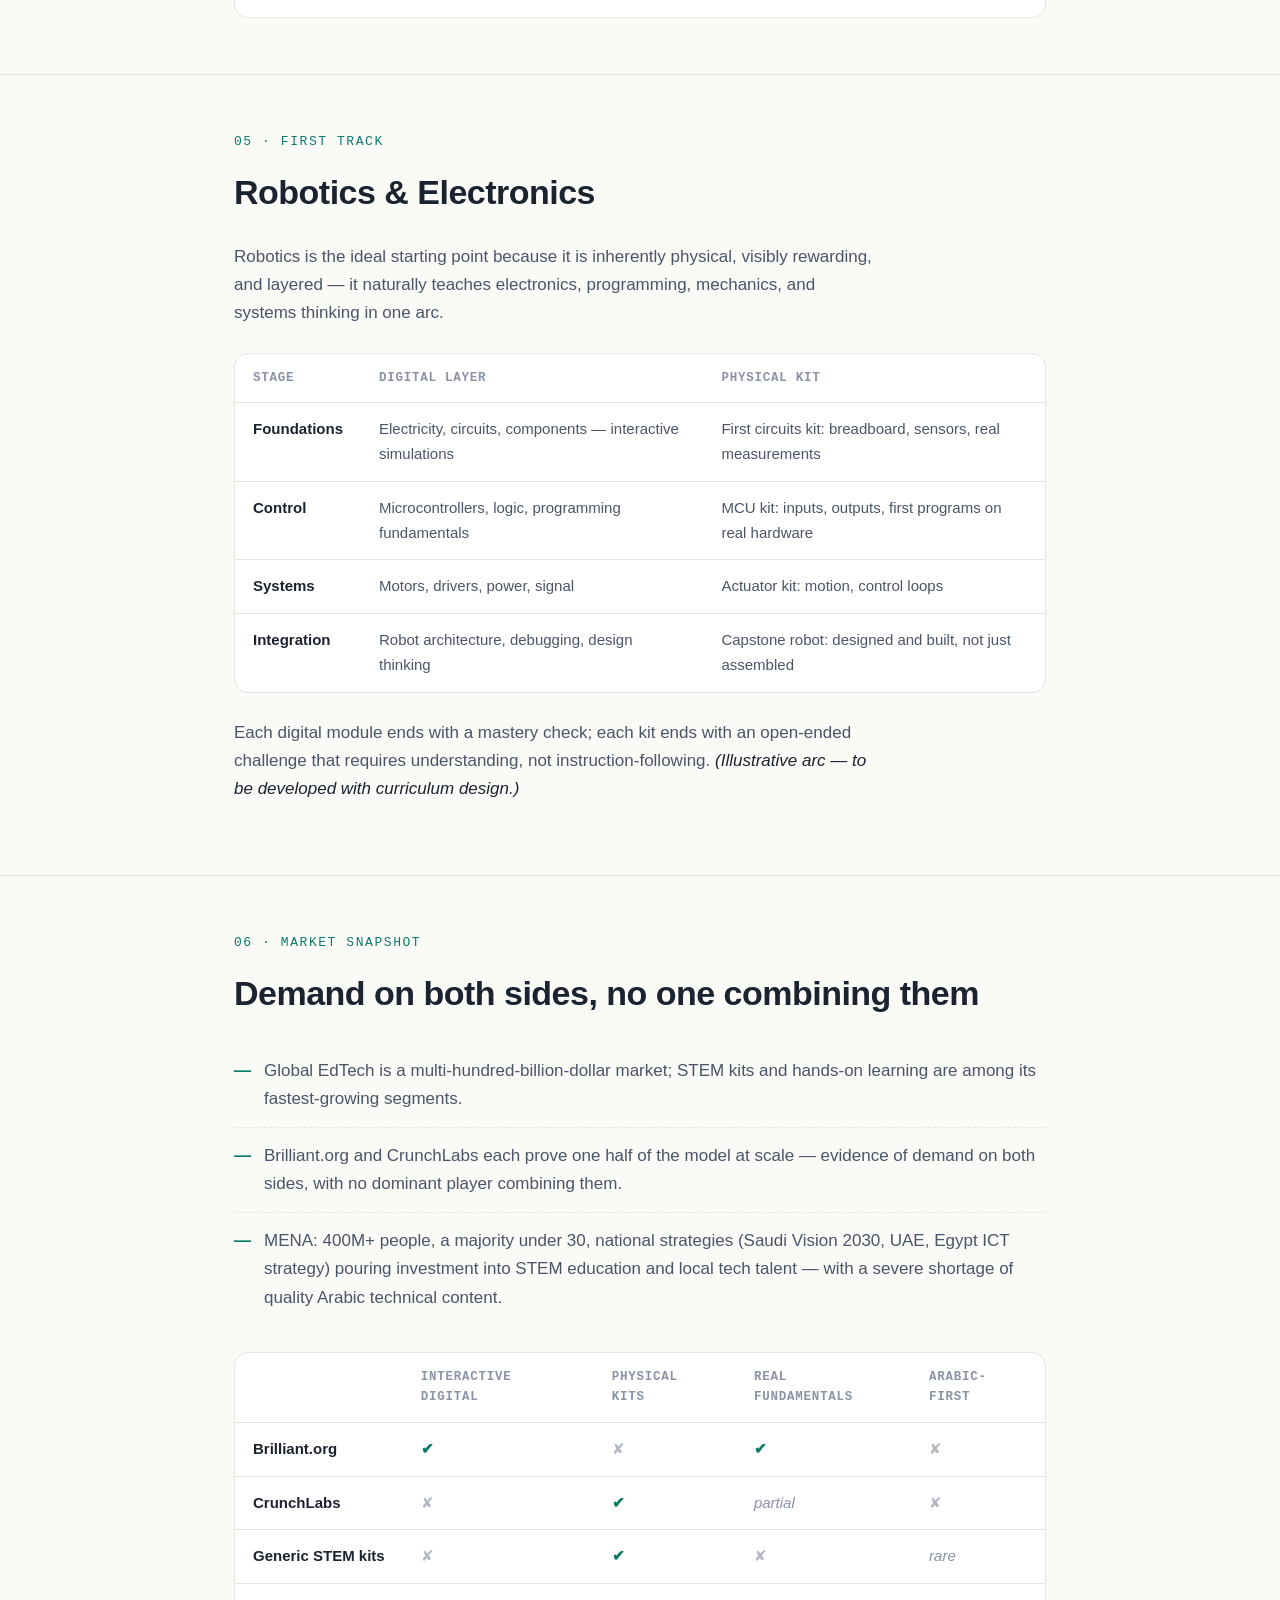
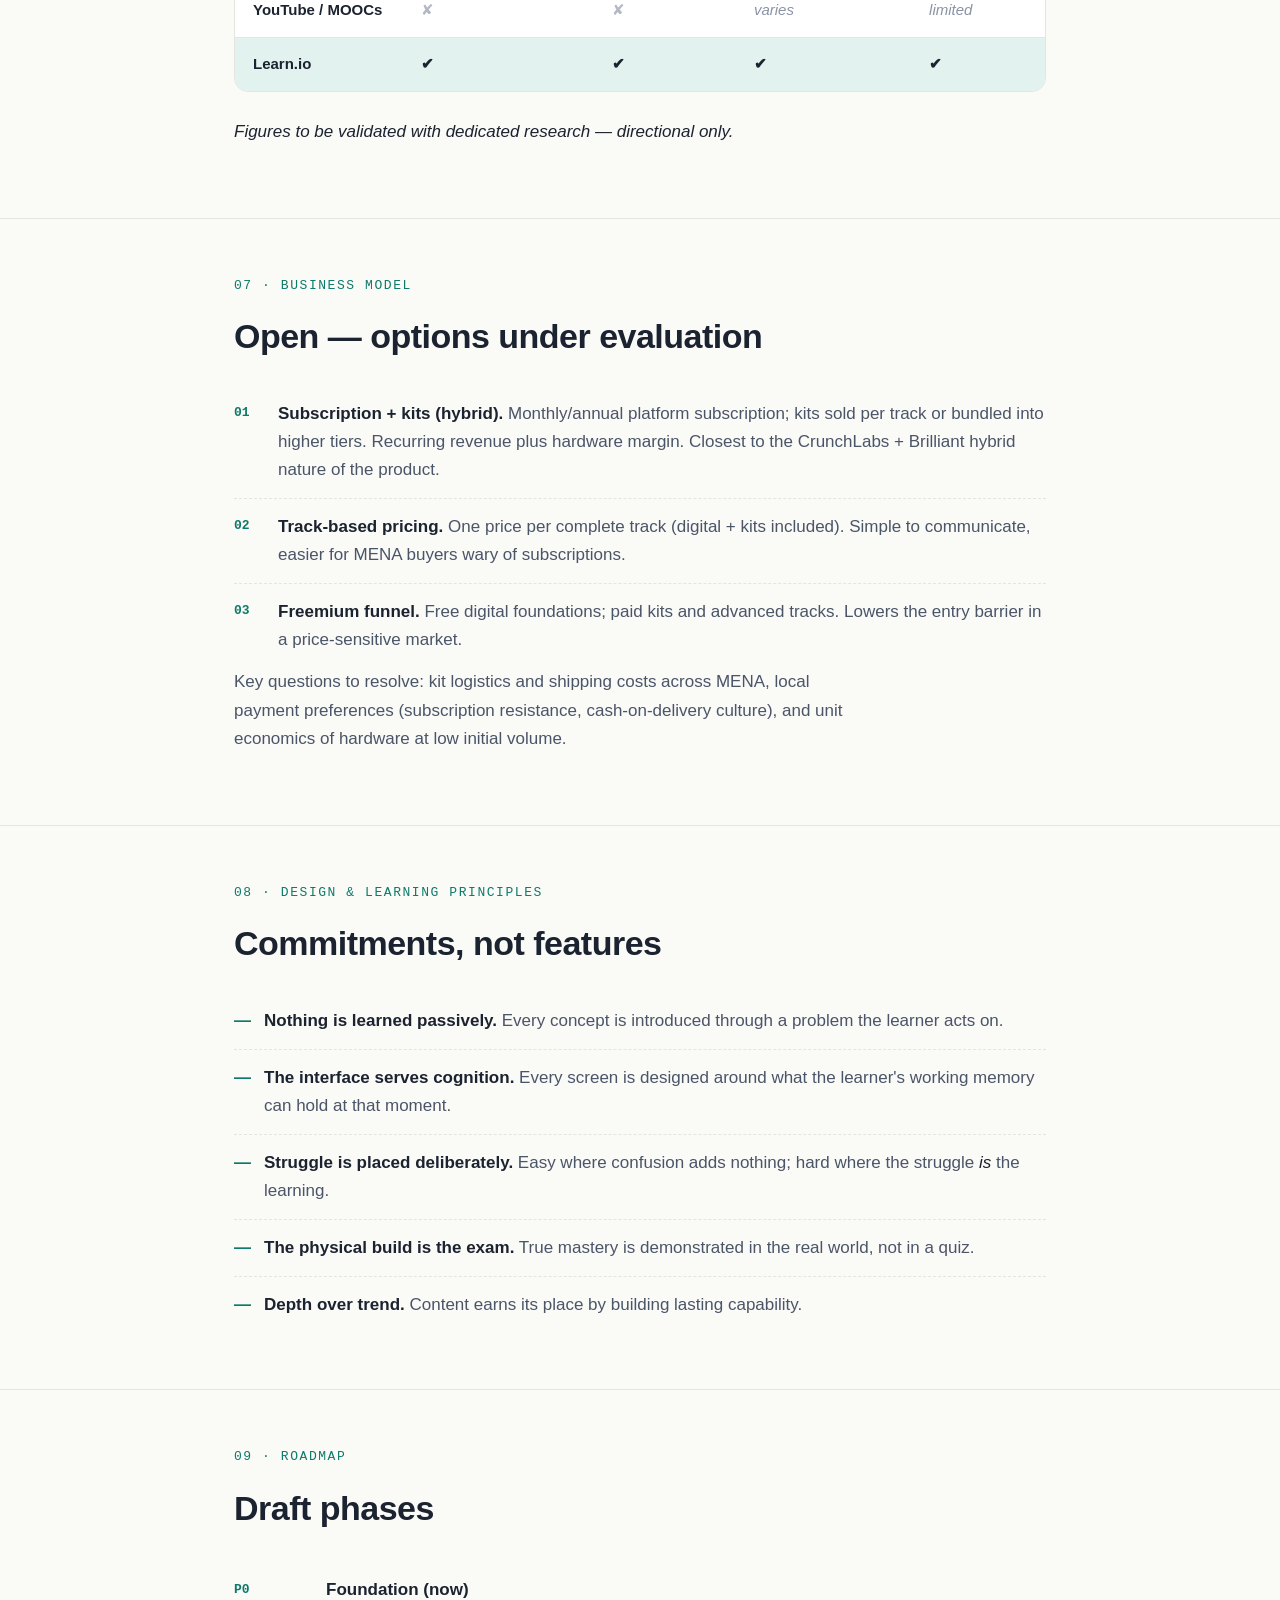
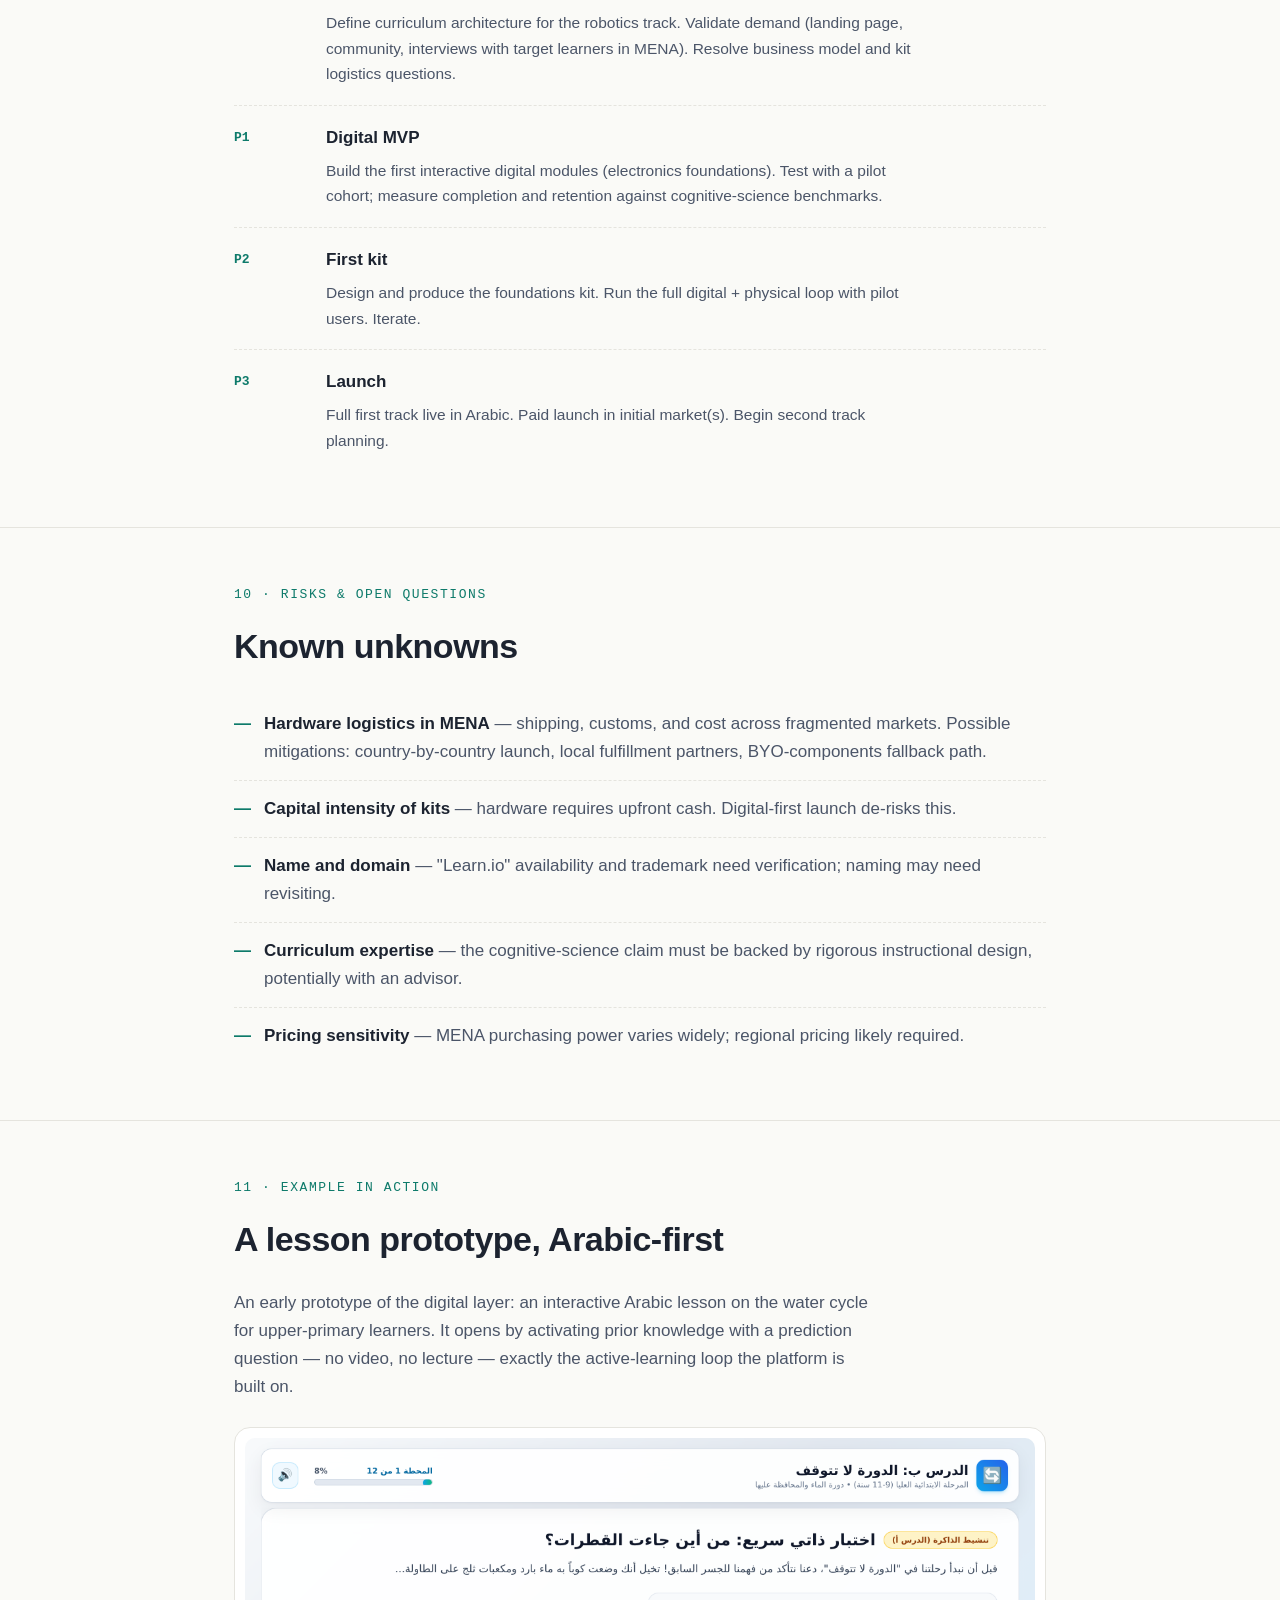
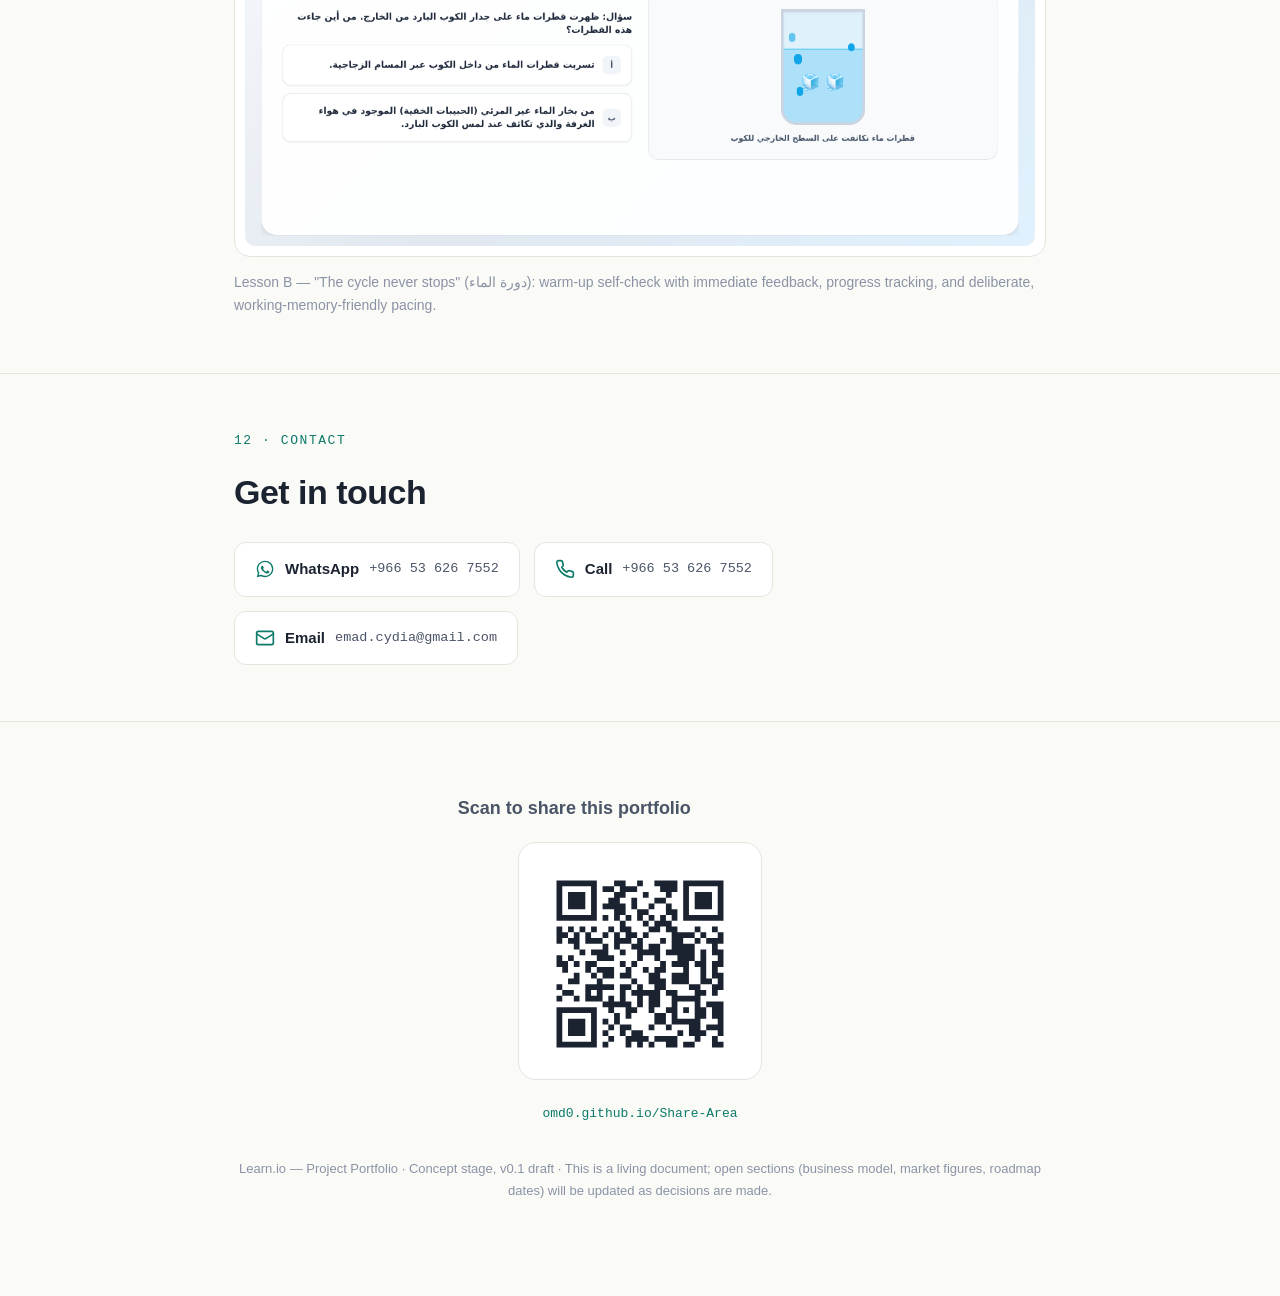
==== commit 64c5c1d2: "Add example lesson screenshot section and deploy assets folder Co-Authored-By: Claude Fable 5 <norep" ====
--- a/index.html
+++ b/index.html
@@ -210,6 +210,27 @@
   .phase div p { margin: 0; font-size: 15.5px; }
   .phase div h3 { margin: 0 0 6px; font-size: 17px; }
 
+  /* Example screenshot */
+  .shot {
+    background: var(--surface);
+    border: 1px solid var(--line);
+    border-radius: 16px;
+    padding: 10px;
+    margin: 26px 0 14px;
+  }
+  .shot img {
+    display: block;
+    width: 100%;
+    height: auto;
+    border-radius: 10px;
+  }
+  .shot-caption {
+    font-size: 14px;
+    color: var(--ink-faint);
+    margin: 0;
+    max-width: none;
+  }
+
   /* Contact */
   .contact-row {
     display: flex;
@@ -488,9 +509,21 @@
   </div>
 </section>
 
+<section id="example">
+  <div class="wrap">
+    <p class="kicker">11 · Example in Action</p>
+    <h2>A lesson prototype, Arabic-first</h2>
+    <p>An early prototype of the digital layer: an interactive Arabic lesson on the water cycle for upper-primary learners. It opens by activating prior knowledge with a prediction question — no video, no lecture — exactly the active-learning loop the platform is built on.</p>
+    <div class="shot">
+      <img src="assets/example-lesson.png" alt="Screenshot of an interactive Arabic lesson prototype: a self-check question about condensation on a cold glass, with two answer choices, a progress bar, and an illustration of a glass of iced water" loading="lazy">
+    </div>
+    <p class="shot-caption">Lesson B — "The cycle never stops" (دورة الماء): warm-up self-check with immediate feedback, progress tracking, and deliberate, working-memory-friendly pacing.</p>
+  </div>
+</section>
+
 <section id="contact">
   <div class="wrap">
-    <p class="kicker">11 · Contact</p>
+    <p class="kicker">12 · Contact</p>
     <h2>Get in touch</h2>
     <div class="contact-row">
       <a class="contact-btn" href="https://wa.me/966536267552">
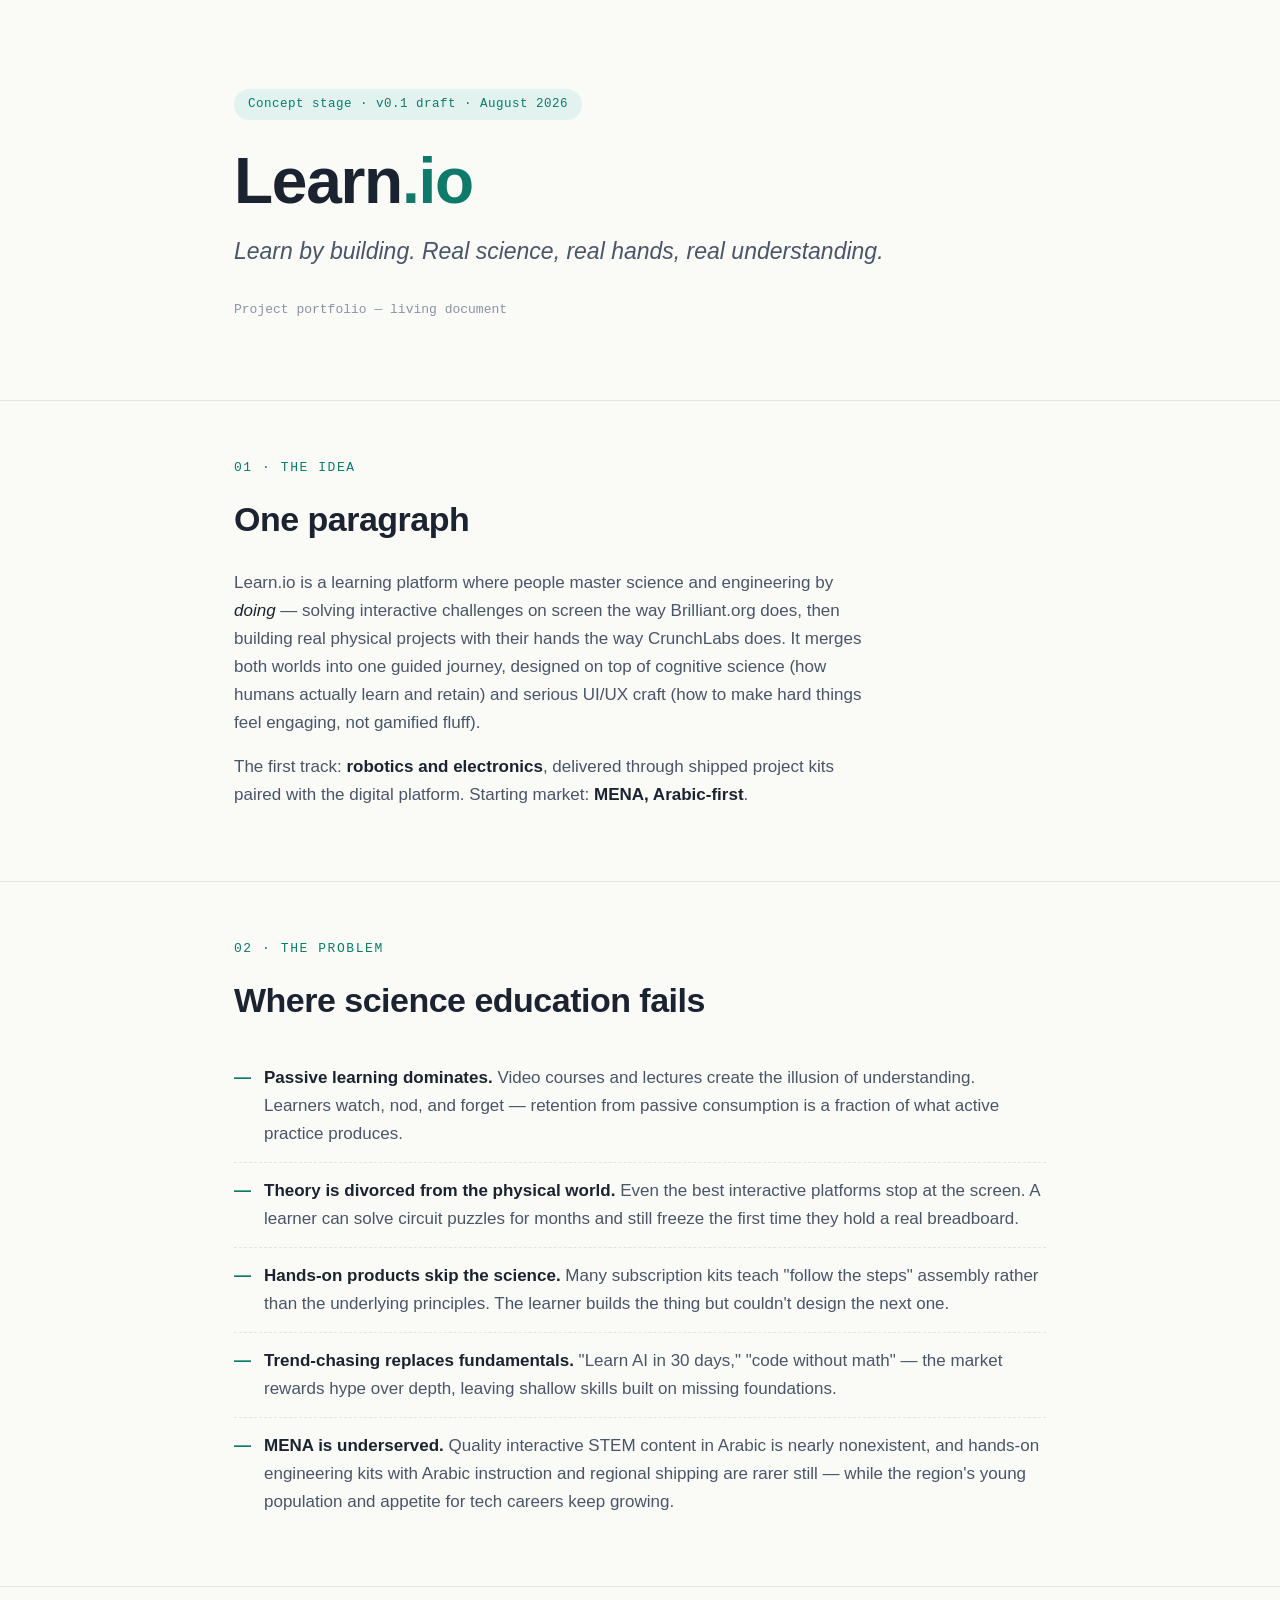
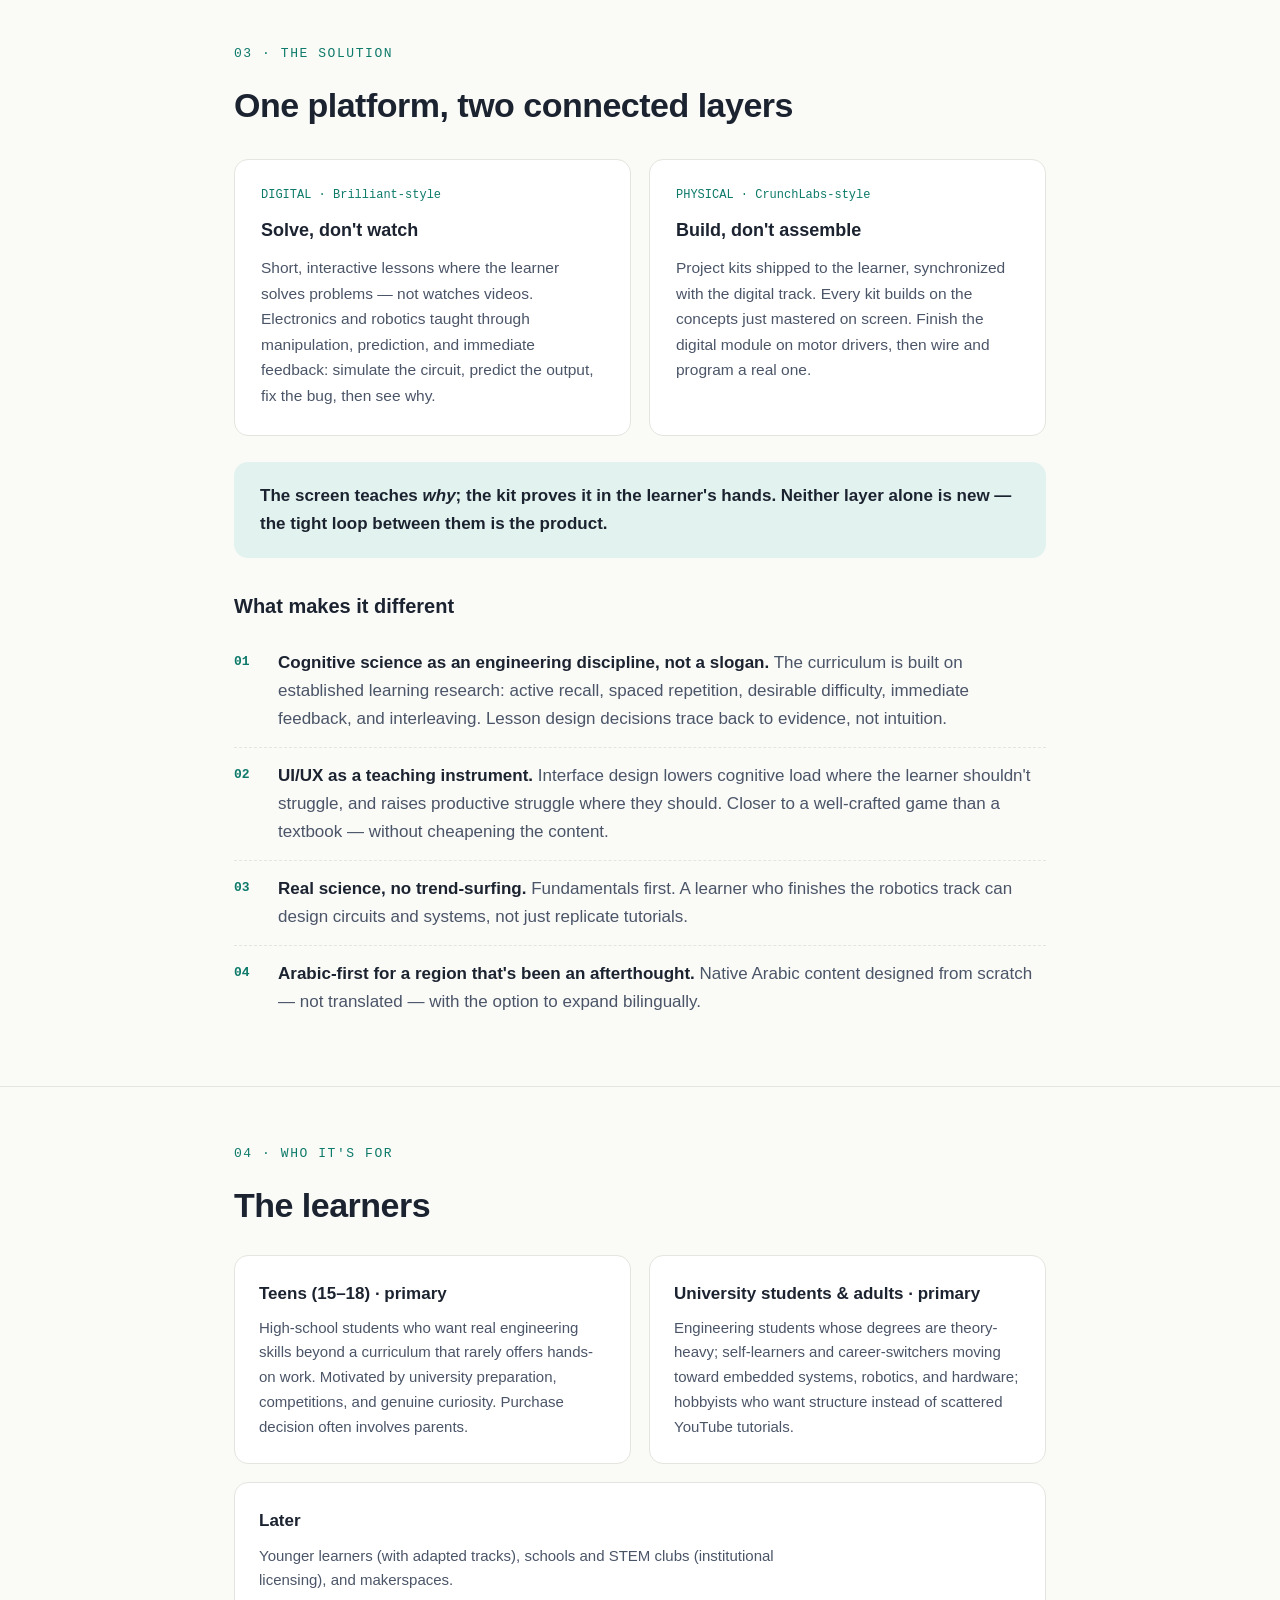
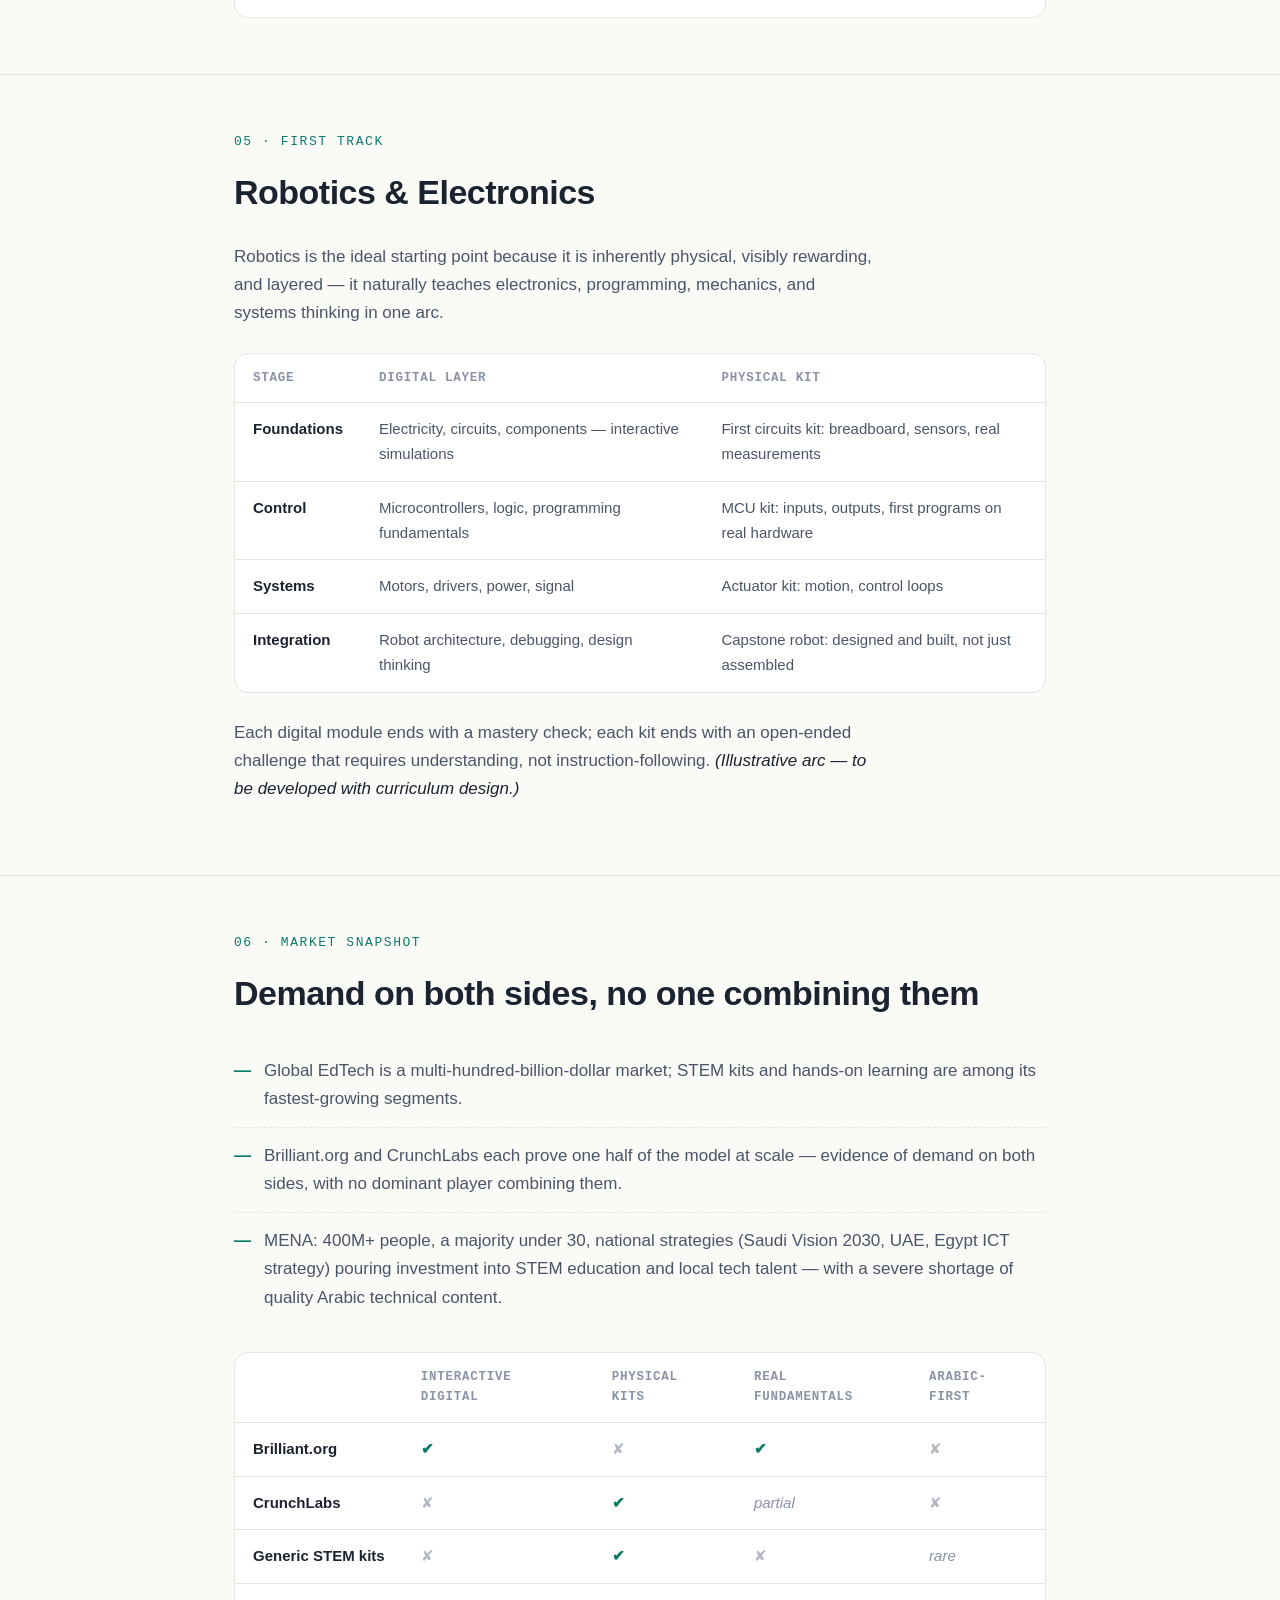
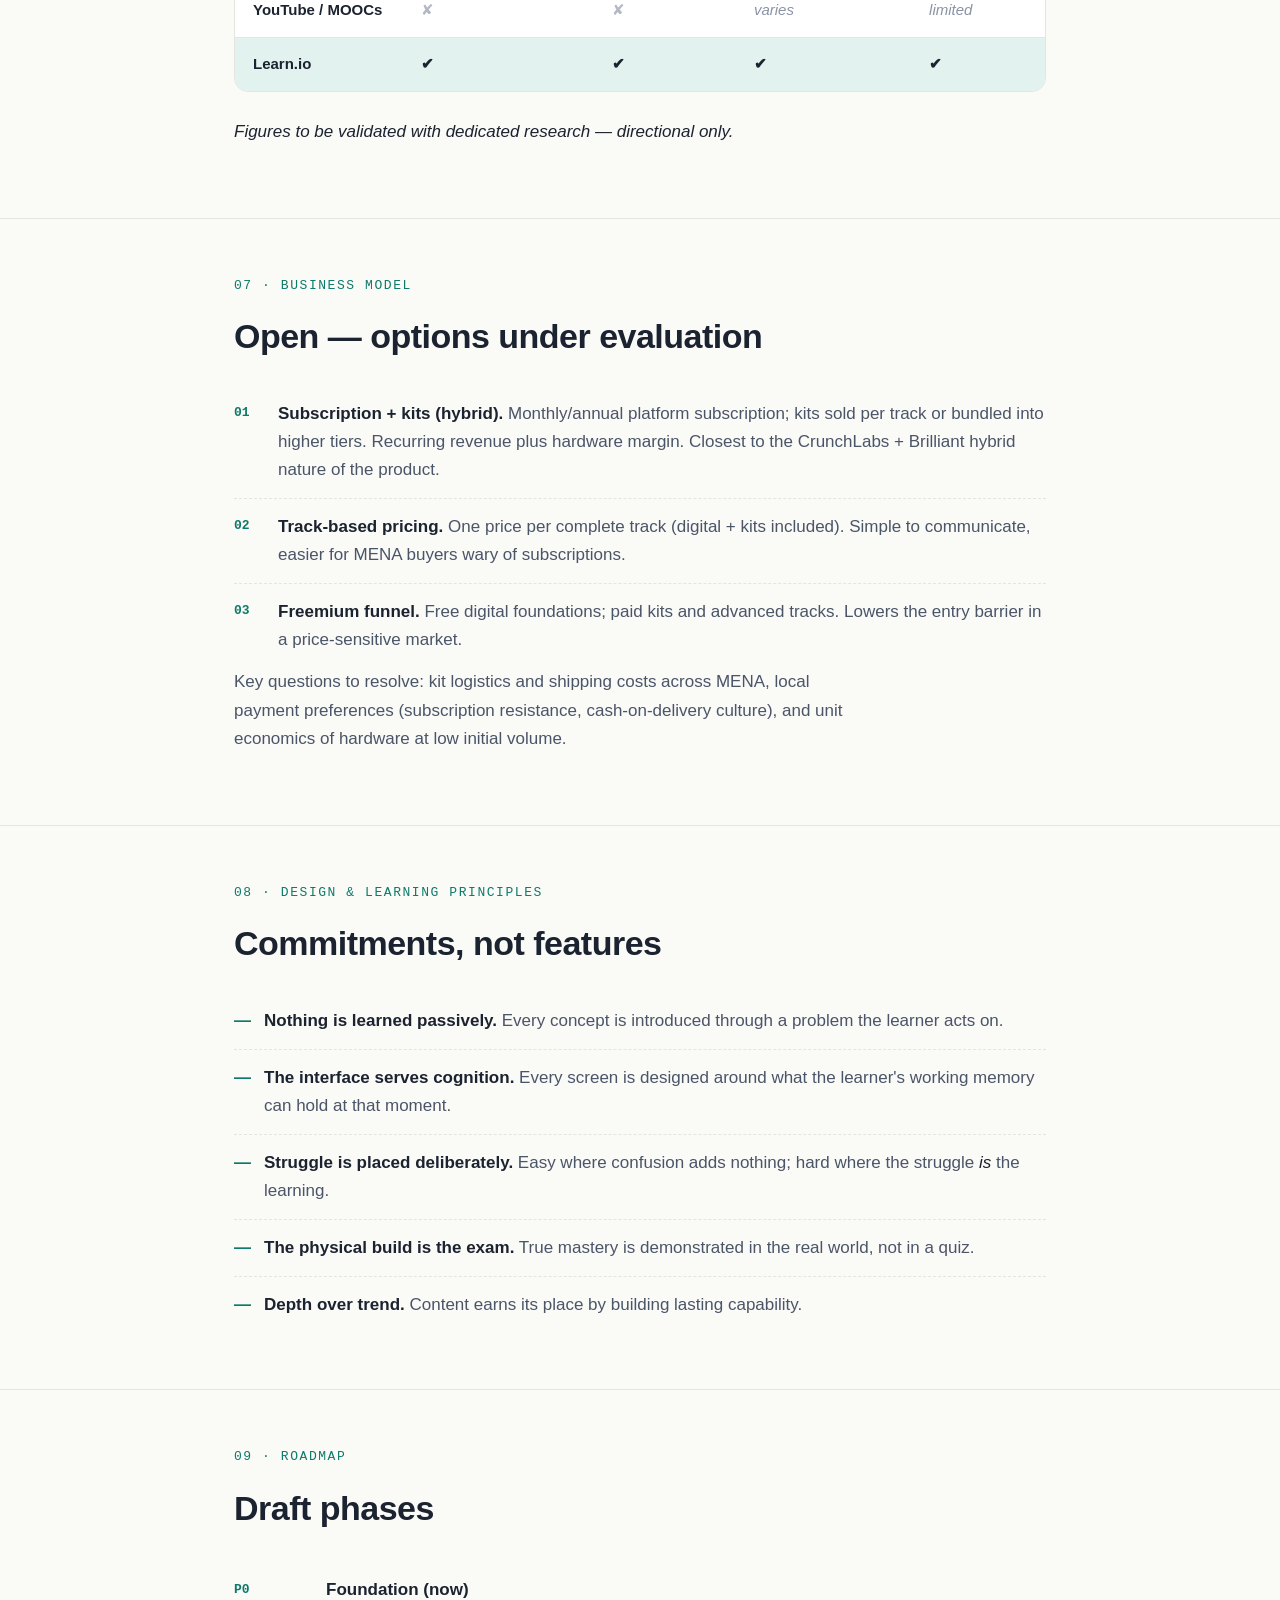
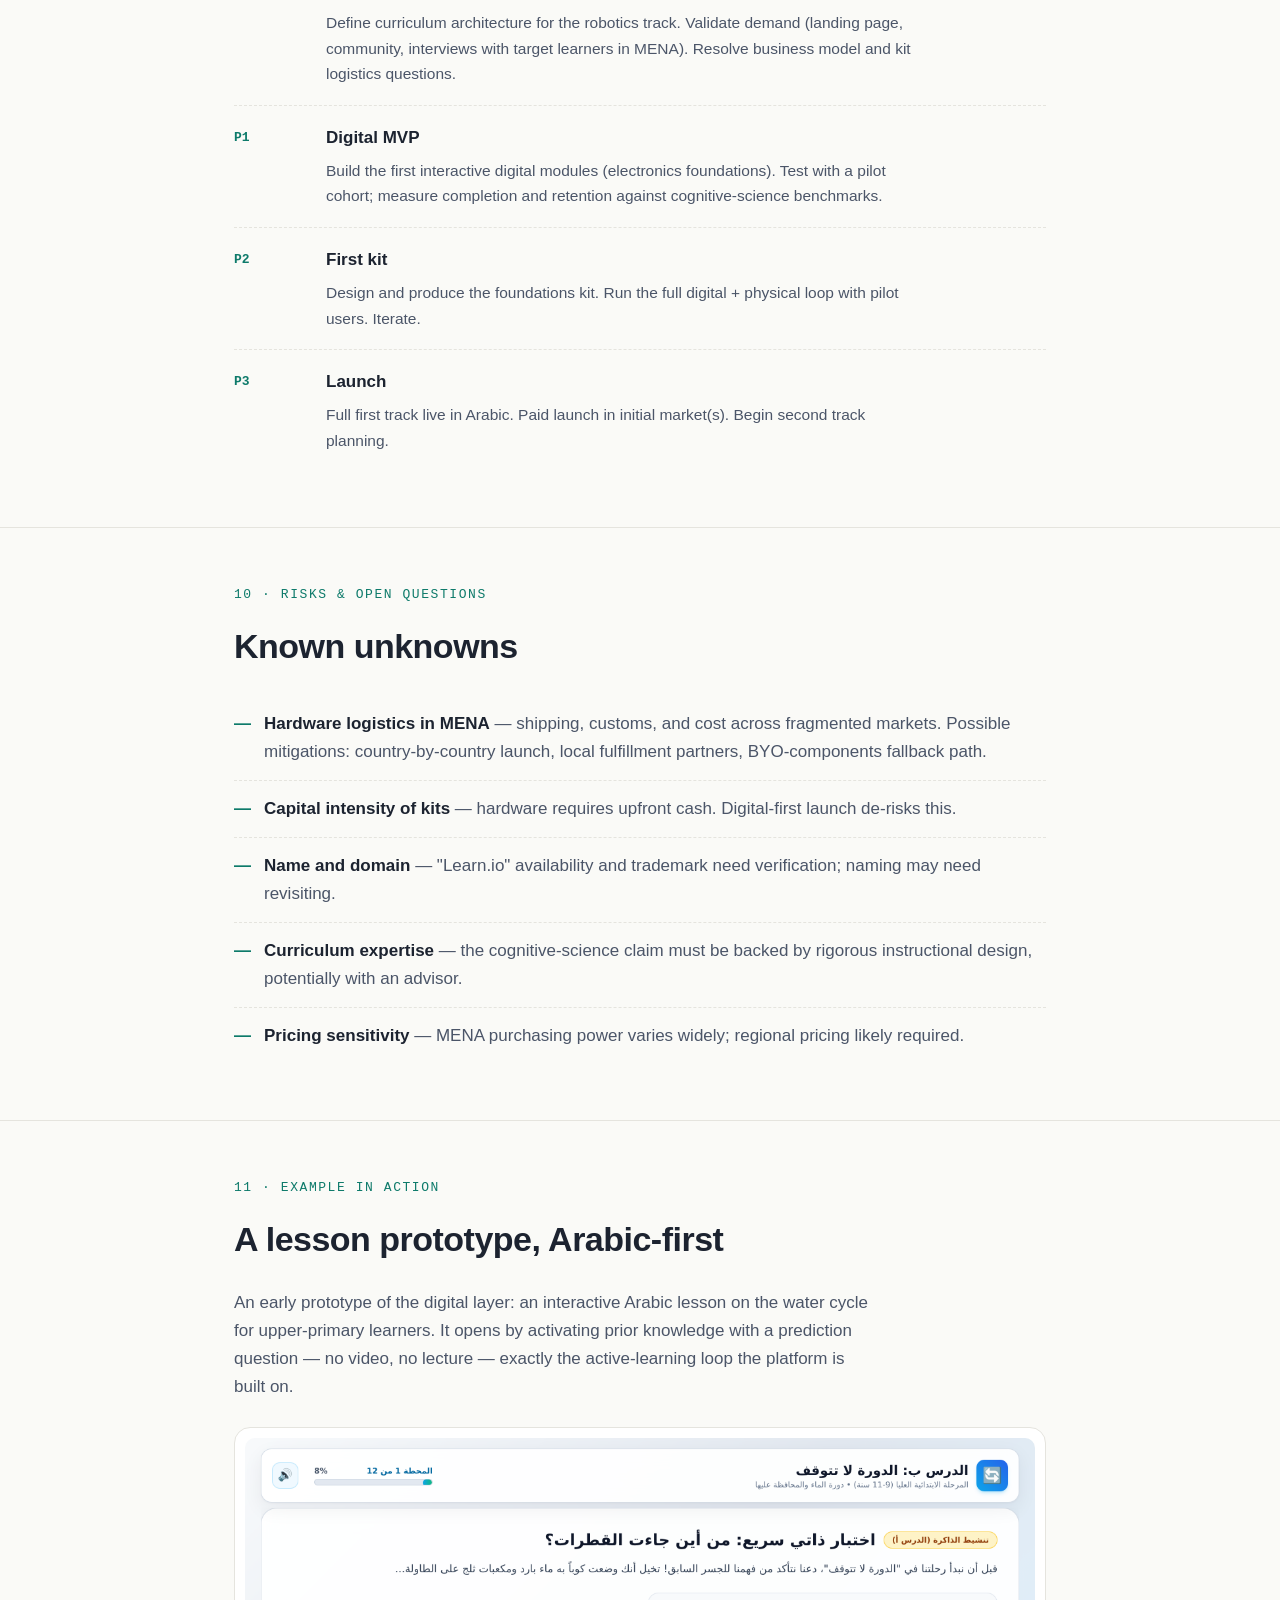
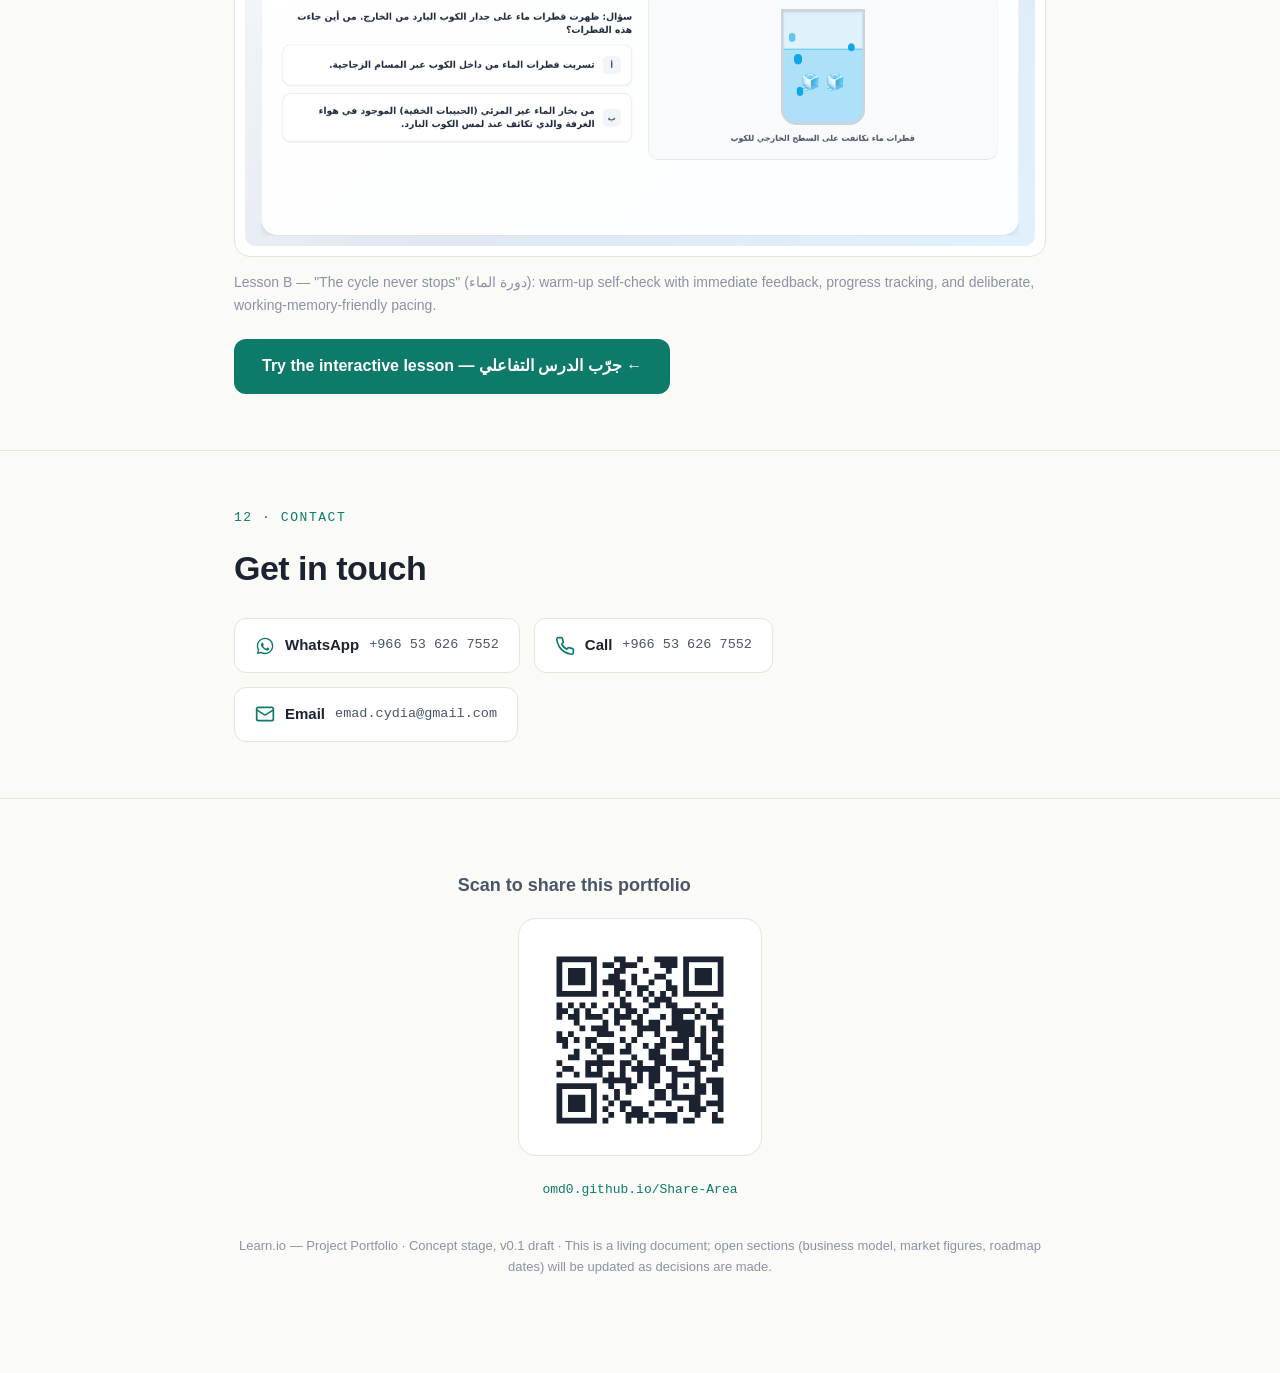
==== commit 777af5ad: "Add playable interactive example lesson at /example/ Implements the lesson interactivity: warm-up se" ====
--- a/index.html
+++ b/index.html
@@ -230,6 +230,19 @@
     margin: 0;
     max-width: none;
   }
+  .try-btn {
+    display: inline-block;
+    margin-top: 22px;
+    background: var(--accent);
+    color: #fff;
+    text-decoration: none;
+    font-weight: 700;
+    font-size: 16px;
+    padding: 14px 28px;
+    border-radius: 12px;
+    transition: opacity .15s ease, transform .15s ease;
+  }
+  .try-btn:hover { opacity: .9; transform: translateY(-2px); }
 
   /* Contact */
   .contact-row {
@@ -518,6 +531,7 @@
       <img src="assets/example-lesson.png" alt="Screenshot of an interactive Arabic lesson prototype: a self-check question about condensation on a cold glass, with two answer choices, a progress bar, and an illustration of a glass of iced water" loading="lazy">
     </div>
     <p class="shot-caption">Lesson B — "The cycle never stops" (دورة الماء): warm-up self-check with immediate feedback, progress tracking, and deliberate, working-memory-friendly pacing.</p>
+    <a class="try-btn" href="example/">Try the interactive lesson — جرّب الدرس التفاعلي ←</a>
   </div>
 </section>
 
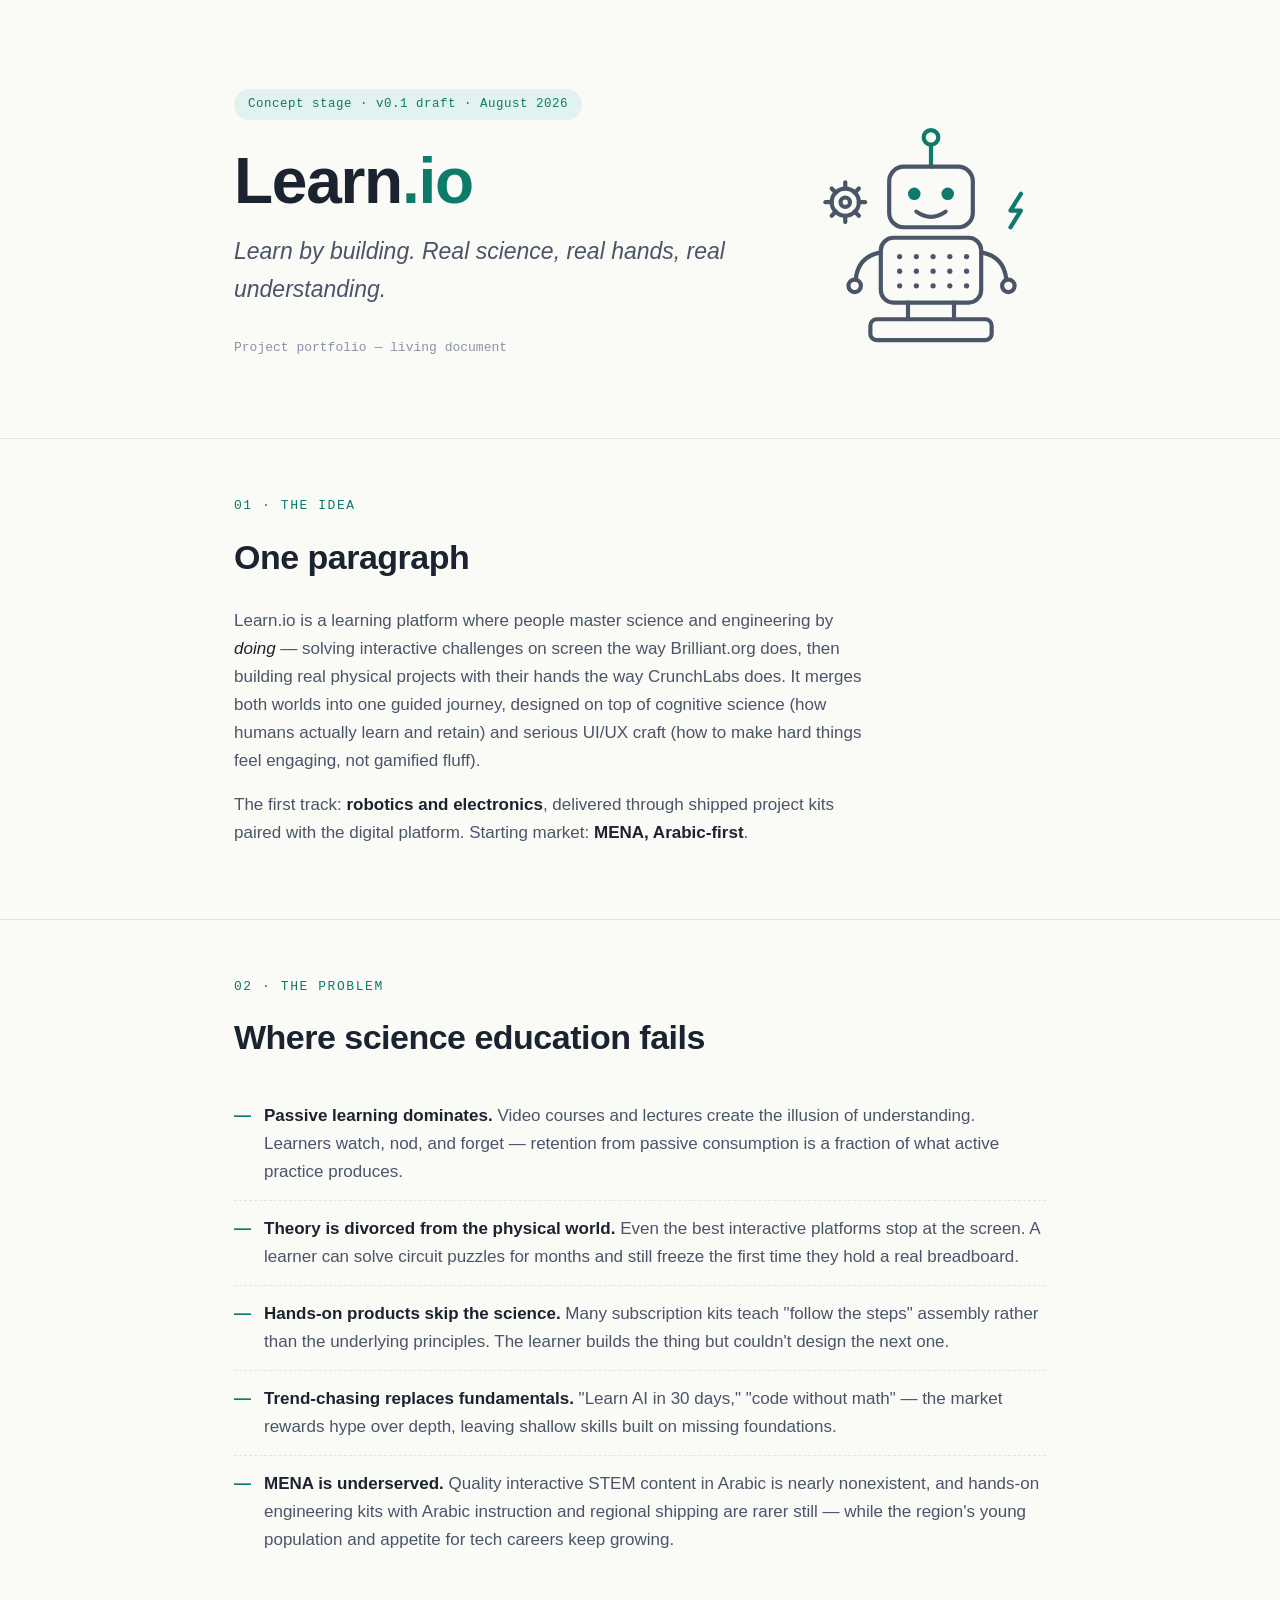
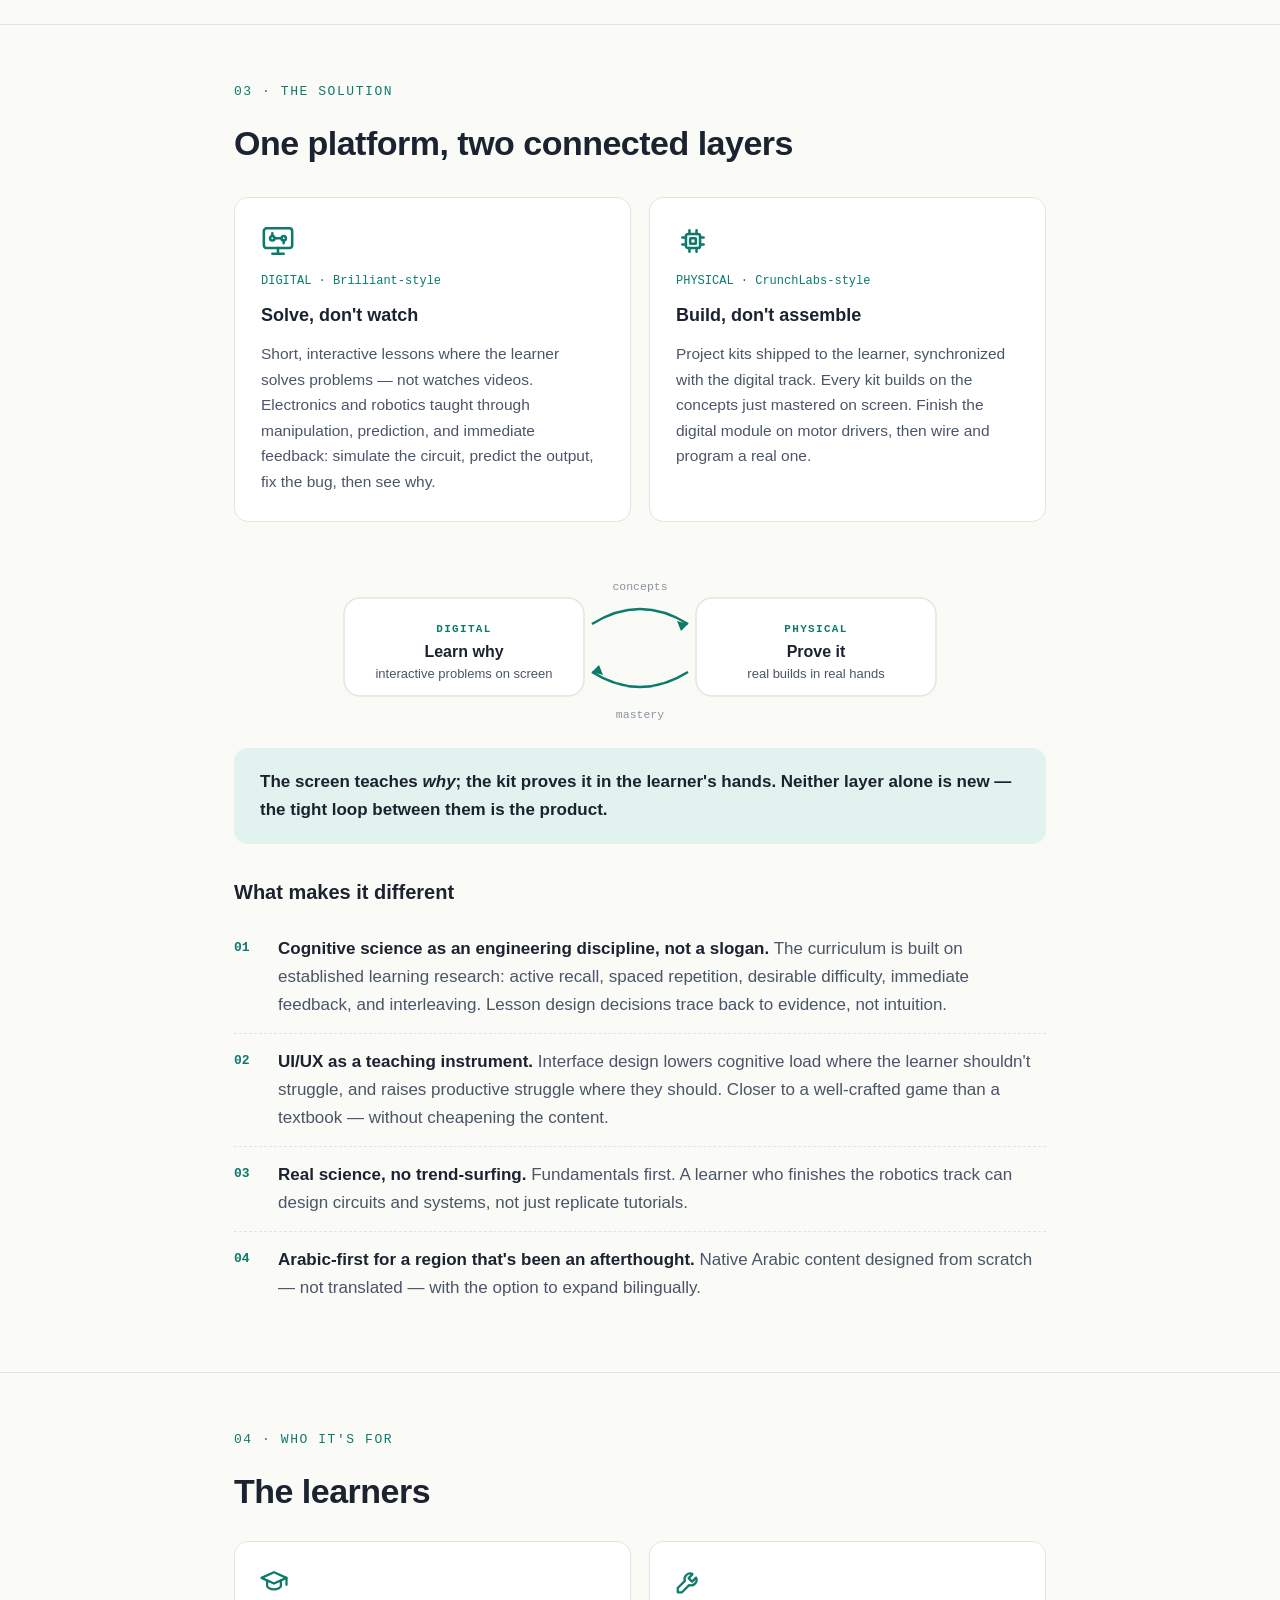
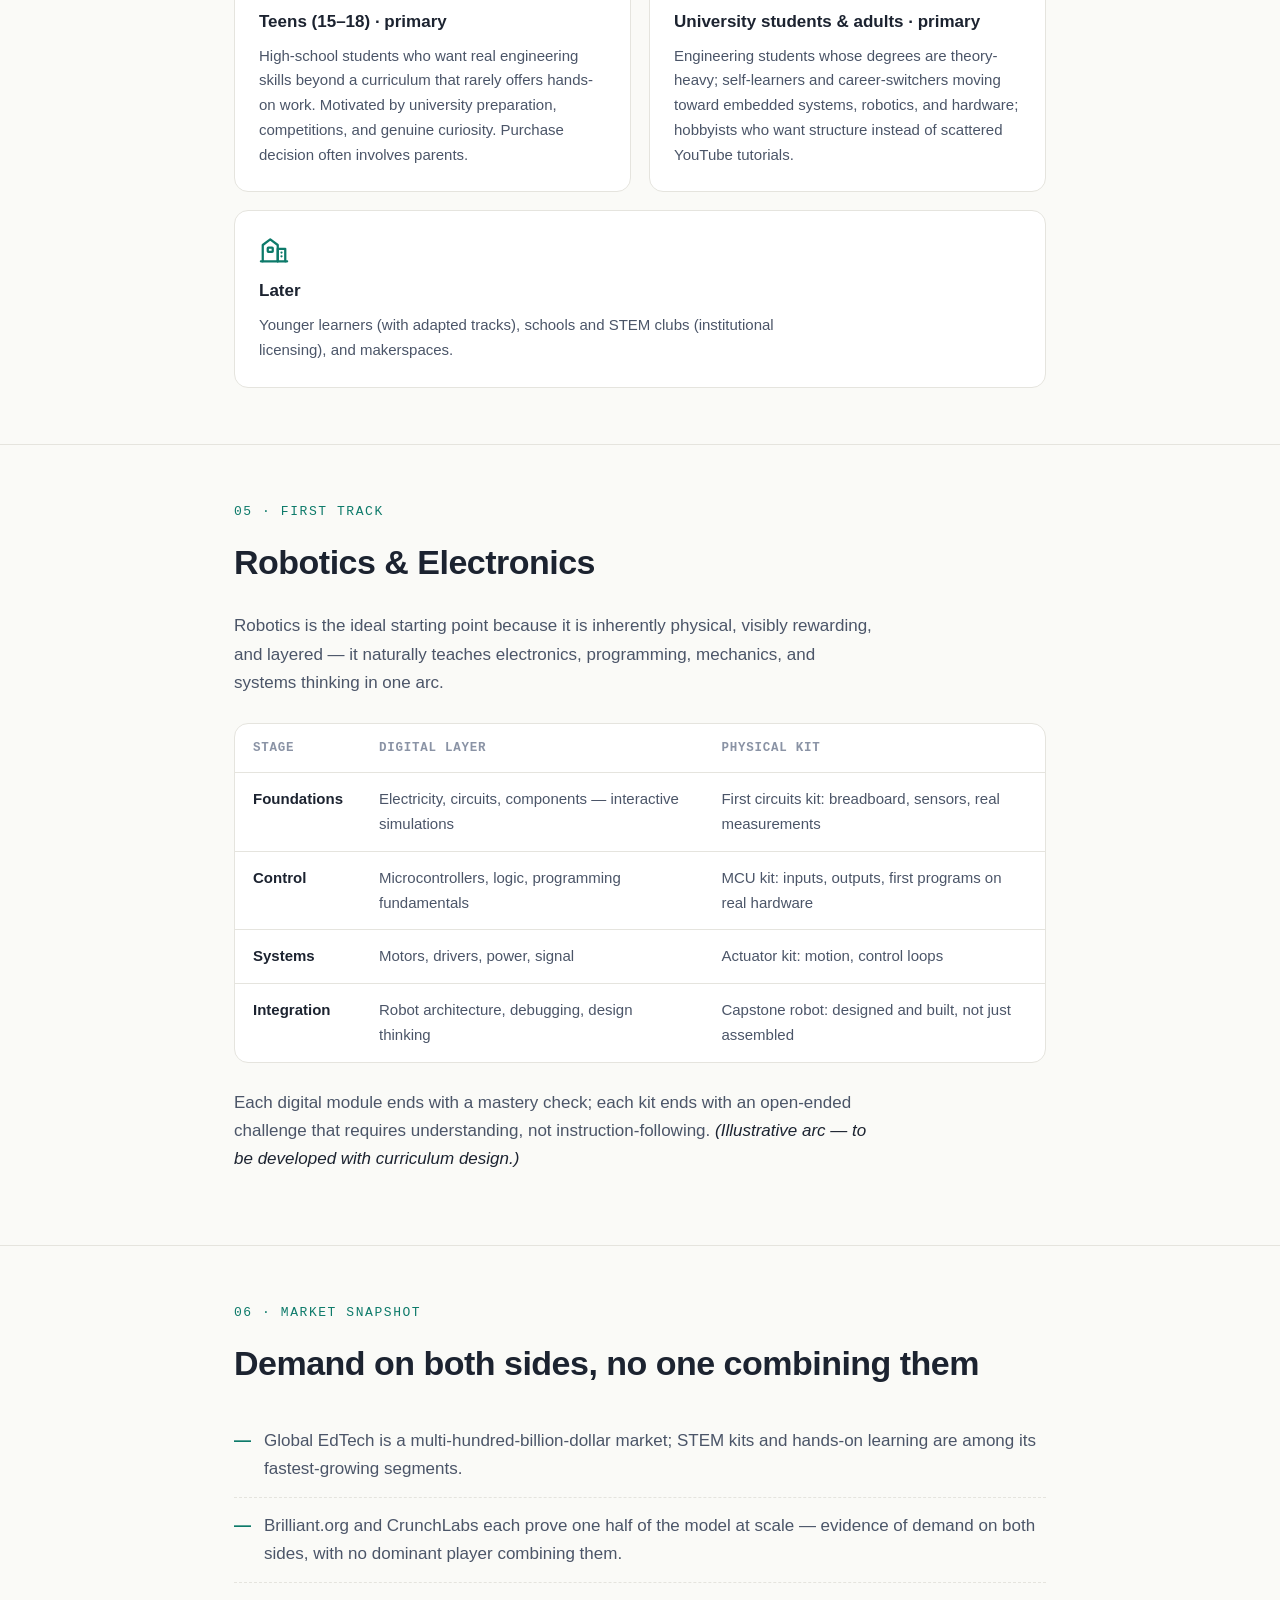
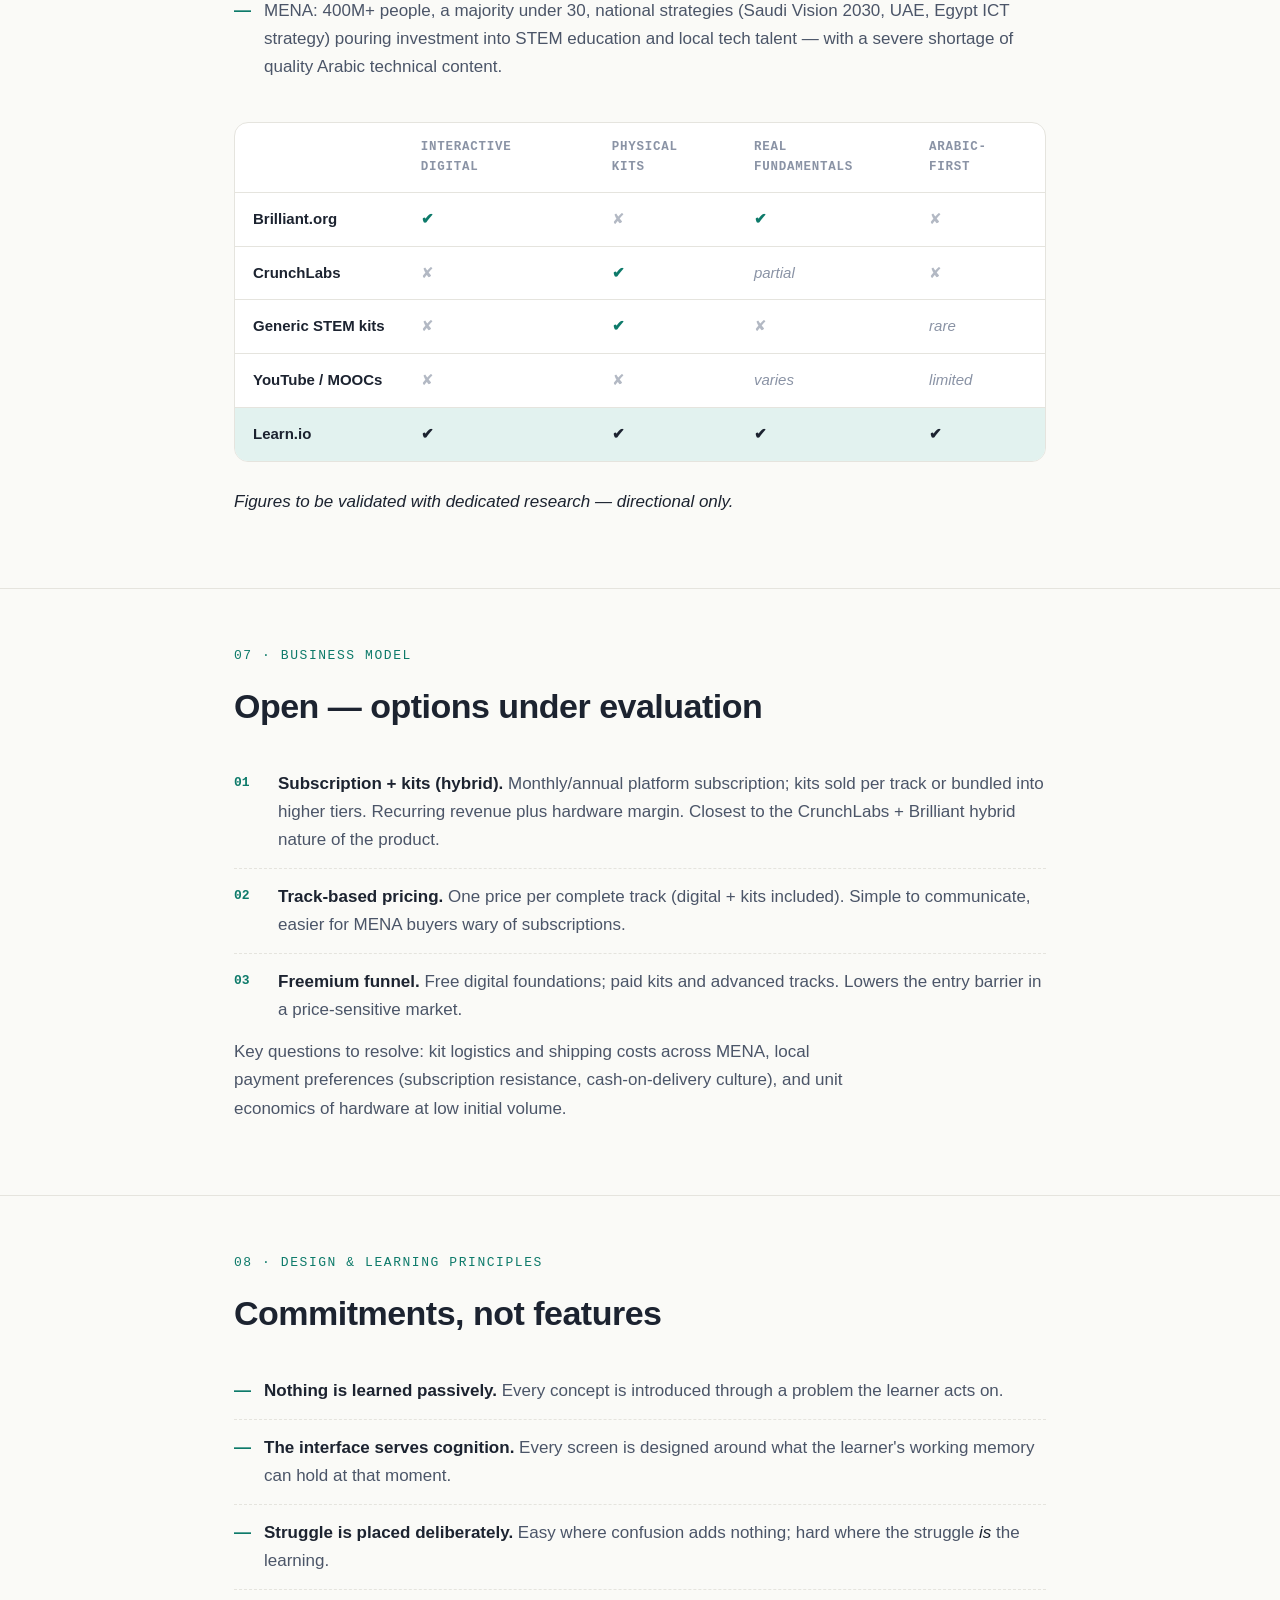
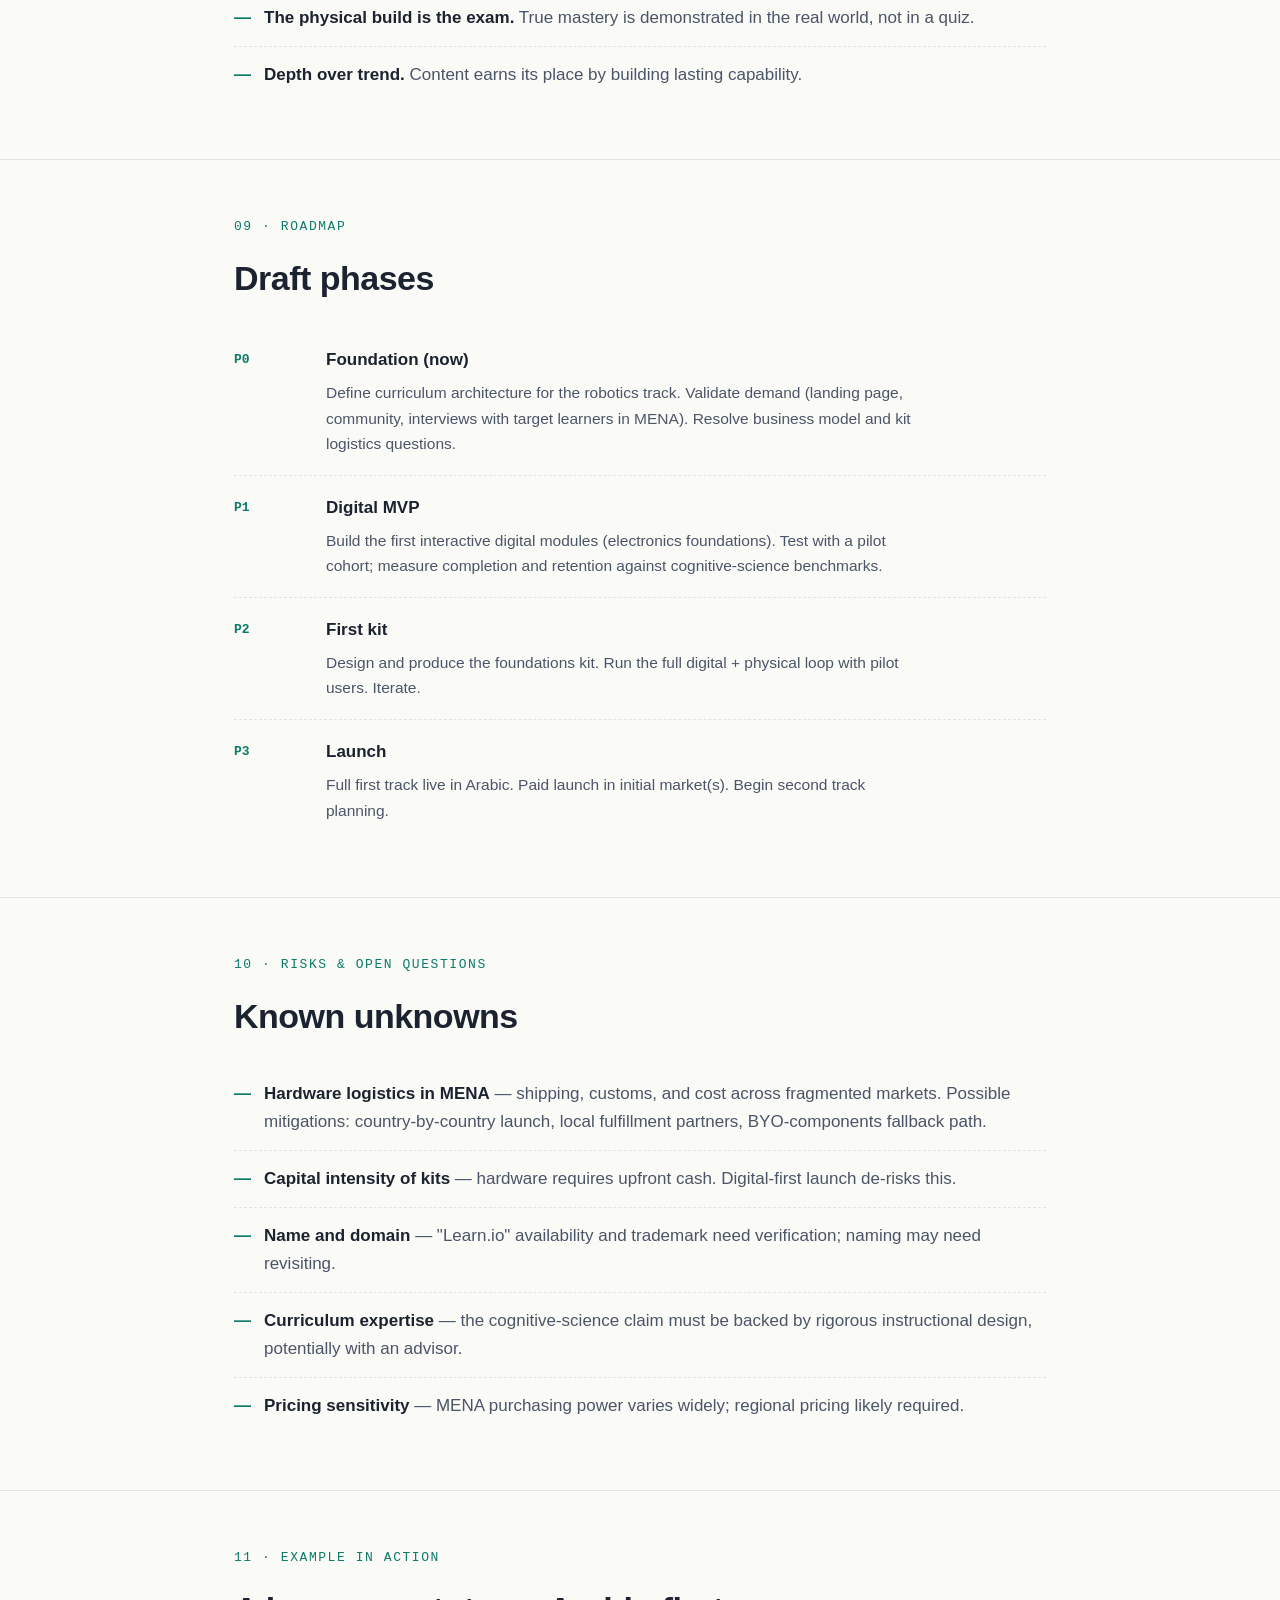
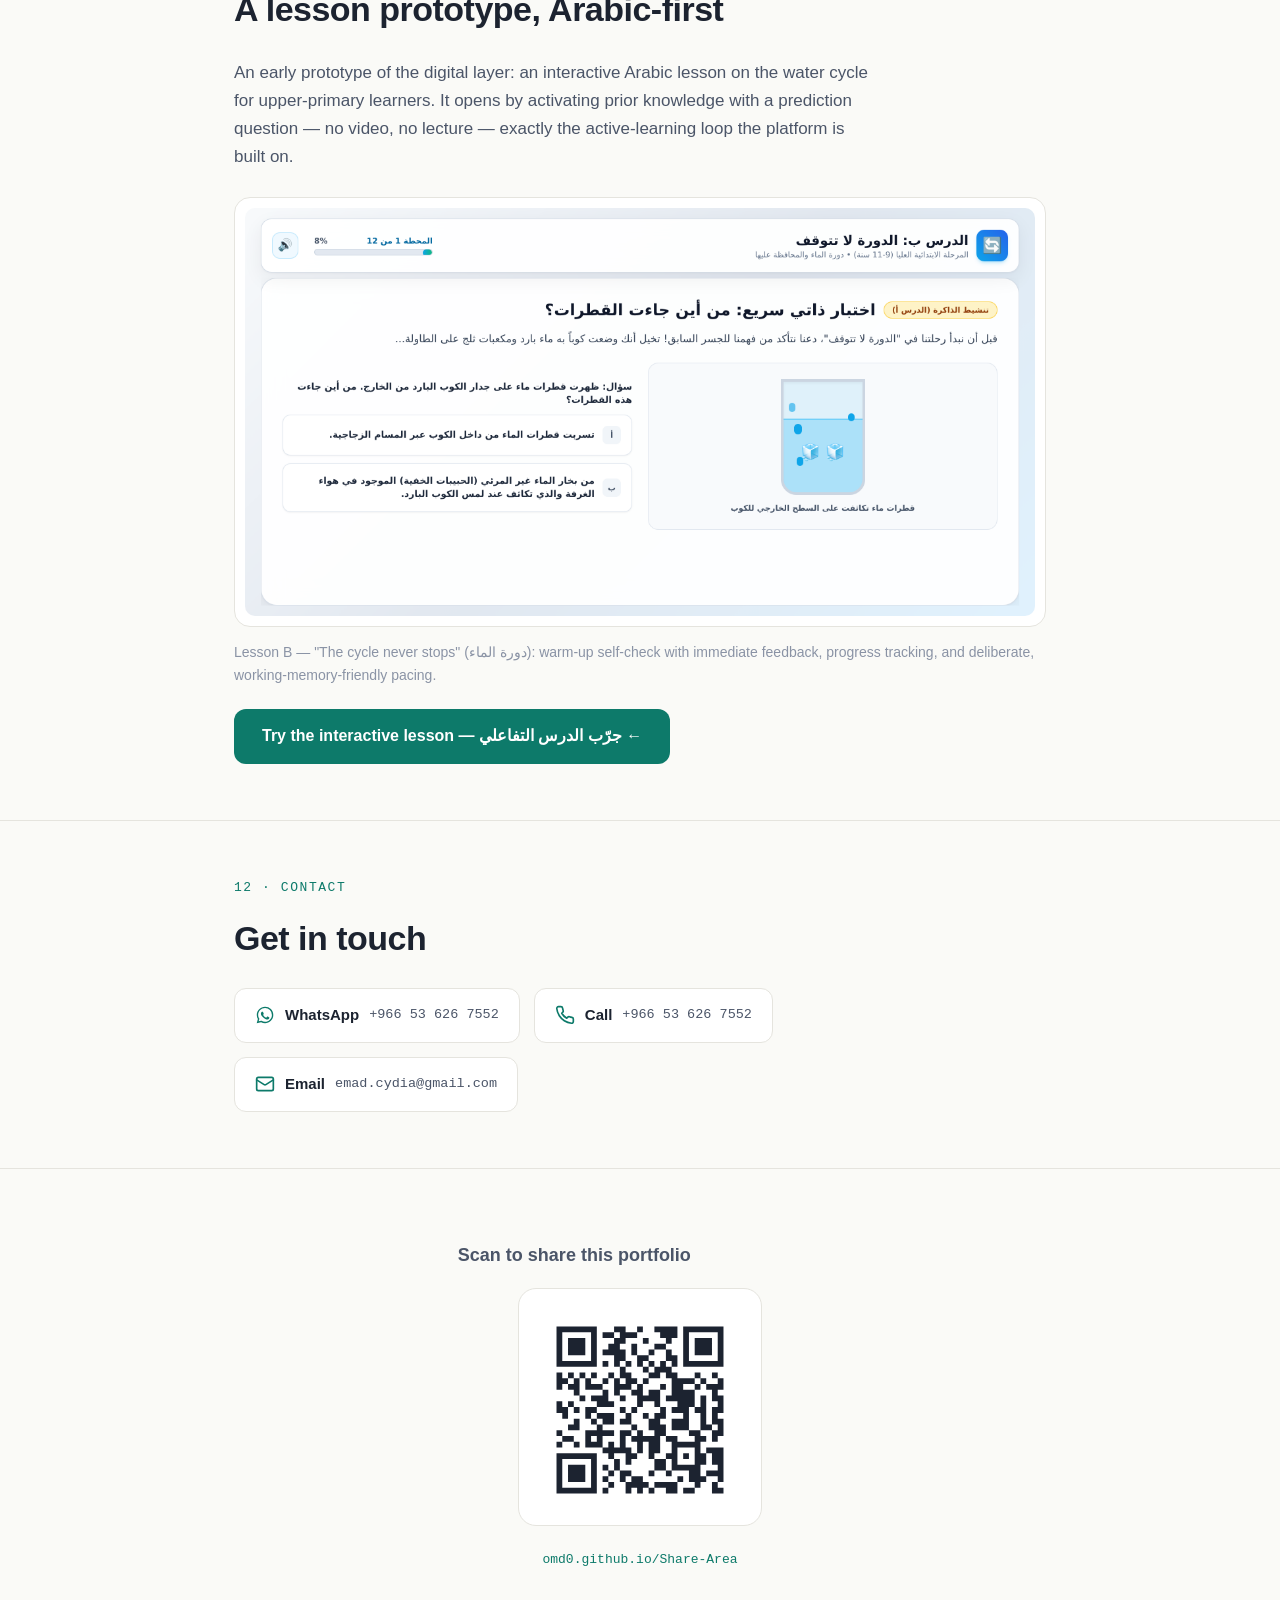
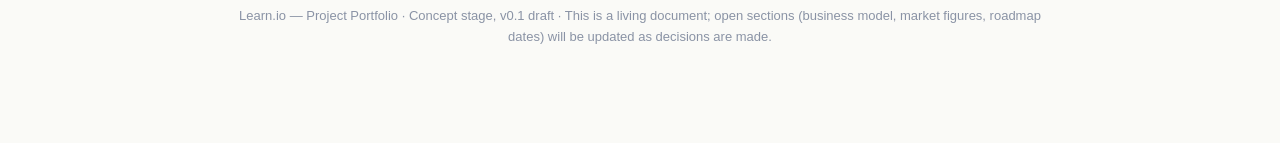
==== commit 60dfec08: "Add illustrations: hero robot, learning-loop diagram, section icons All inline SVG using the page's " ====
--- a/index.html
+++ b/index.html
@@ -48,6 +48,19 @@
     padding: 88px 0 64px;
     border-bottom: 1px solid var(--line);
   }
+  .hero-flex {
+    display: flex;
+    align-items: center;
+    gap: 40px;
+    justify-content: space-between;
+  }
+  .hero-art {
+    flex: none;
+    width: 230px;
+    color: var(--ink-soft);
+  }
+  .hero-art .accent { color: var(--accent); }
+  @media (max-width: 760px) { .hero-art { display: none; } }
   .status-chip {
     display: inline-block;
     font-family: var(--mono);
@@ -154,6 +167,28 @@
     margin-bottom: 10px;
   }
   .layer p { margin: 0; font-size: 15.5px; }
+  .layer .licon {
+    width: 34px;
+    height: 34px;
+    color: var(--accent);
+    margin-bottom: 14px;
+    display: block;
+  }
+  .loop-diagram {
+    display: block;
+    width: 100%;
+    max-width: 620px;
+    height: auto;
+    margin: 30px auto 6px;
+    font-family: inherit;
+  }
+  .loop-diagram .box { fill: var(--surface); stroke: var(--line); }
+  .loop-diagram .arrow { stroke: var(--accent); fill: none; }
+  .loop-diagram .head { fill: var(--accent); }
+  .loop-diagram .kick { fill: var(--accent); font-family: var(--mono); font-size: 11px; letter-spacing: .12em; font-weight: 700; }
+  .loop-diagram .lbl { fill: var(--ink); font-size: 16px; font-weight: 700; }
+  .loop-diagram .sub { fill: var(--ink-soft); font-size: 13px; }
+  .loop-diagram .flow { fill: var(--ink-faint); font-family: var(--mono); font-size: 11.5px; }
   .loop-note {
     background: var(--accent-soft);
     border-radius: 14px;
@@ -195,6 +230,13 @@
   .card h3 { margin: 0 0 8px; font-size: 17px; }
   .card p { margin: 0; font-size: 15px; }
   .card.span { grid-column: 1 / -1; }
+  .card .cicon {
+    width: 30px;
+    height: 30px;
+    color: var(--accent);
+    margin-bottom: 12px;
+    display: block;
+  }
 
   /* Roadmap */
   .phase { display: flex; gap: 20px; padding: 18px 0; border-bottom: 1px dashed var(--line); }
@@ -317,11 +359,62 @@
 <body>
 
 <header>
-  <div class="wrap">
-    <span class="status-chip">Concept stage · v0.1 draft · August 2026</span>
-    <h1>Learn<span class="tld">.io</span></h1>
-    <p class="tagline">Learn by building. Real science, real hands, real understanding.</p>
-    <p class="meta">Project portfolio — living document</p>
+  <div class="wrap hero-flex">
+    <div>
+      <span class="status-chip">Concept stage · v0.1 draft · August 2026</span>
+      <h1>Learn<span class="tld">.io</span></h1>
+      <p class="tagline">Learn by building. Real science, real hands, real understanding.</p>
+      <p class="meta">Project portfolio — living document</p>
+    </div>
+    <svg class="hero-art" viewBox="0 0 220 240" fill="none" stroke="currentColor" stroke-width="4" stroke-linecap="round" stroke-linejoin="round" role="img" aria-label="Line drawing of a friendly robot standing on a breadboard, with a spark and a gear floating beside it">
+      <!-- antenna -->
+      <line x1="110" y1="38" x2="110" y2="58" class="accent" stroke="currentColor"/>
+      <circle cx="110" cy="30" r="7" class="accent" stroke="currentColor"/>
+      <!-- head -->
+      <rect x="70" y="58" width="80" height="58" rx="14"/>
+      <circle cx="94" cy="84" r="6" fill="currentColor" stroke="none" class="accent"/>
+      <circle cx="126" cy="84" r="6" fill="currentColor" stroke="none" class="accent"/>
+      <path d="M96 101 q14 10 28 0"/>
+      <!-- body -->
+      <rect x="62" y="126" width="96" height="62" rx="12"/>
+      <circle cx="80" cy="144" r="2.5" fill="currentColor" stroke="none"/>
+      <circle cx="96" cy="144" r="2.5" fill="currentColor" stroke="none"/>
+      <circle cx="112" cy="144" r="2.5" fill="currentColor" stroke="none"/>
+      <circle cx="128" cy="144" r="2.5" fill="currentColor" stroke="none"/>
+      <circle cx="144" cy="144" r="2.5" fill="currentColor" stroke="none"/>
+      <circle cx="80" cy="158" r="2.5" fill="currentColor" stroke="none"/>
+      <circle cx="96" cy="158" r="2.5" fill="currentColor" stroke="none"/>
+      <circle cx="112" cy="158" r="2.5" fill="currentColor" stroke="none"/>
+      <circle cx="128" cy="158" r="2.5" fill="currentColor" stroke="none"/>
+      <circle cx="144" cy="158" r="2.5" fill="currentColor" stroke="none"/>
+      <circle cx="80" cy="172" r="2.5" fill="currentColor" stroke="none"/>
+      <circle cx="96" cy="172" r="2.5" fill="currentColor" stroke="none"/>
+      <circle cx="112" cy="172" r="2.5" fill="currentColor" stroke="none"/>
+      <circle cx="128" cy="172" r="2.5" fill="currentColor" stroke="none"/>
+      <circle cx="144" cy="172" r="2.5" fill="currentColor" stroke="none"/>
+      <!-- arms -->
+      <path d="M62 140 q-22 4 -24 26"/>
+      <path d="M158 140 q22 4 24 26"/>
+      <circle cx="37" cy="172" r="6"/>
+      <circle cx="184" cy="172" r="6"/>
+      <!-- legs / breadboard base -->
+      <line x1="88" y1="188" x2="88" y2="204"/>
+      <line x1="132" y1="188" x2="132" y2="204"/>
+      <rect x="52" y="204" width="116" height="20" rx="6"/>
+      <!-- spark -->
+      <path d="M196 84 l-10 16 h10 l-10 16" class="accent" stroke="currentColor"/>
+      <!-- gear -->
+      <circle cx="28" cy="92" r="13"/>
+      <circle cx="28" cy="92" r="4.5"/>
+      <line x1="28" y1="73" x2="28" y2="79"/>
+      <line x1="28" y1="105" x2="28" y2="111"/>
+      <line x1="9" y1="92" x2="15" y2="92"/>
+      <line x1="41" y1="92" x2="47" y2="92"/>
+      <line x1="15" y1="79" x2="19" y2="83"/>
+      <line x1="37" y1="101" x2="41" y2="105"/>
+      <line x1="41" y1="79" x2="37" y2="83"/>
+      <line x1="19" y1="101" x2="15" y2="105"/>
+    </svg>
   </div>
 </header>
 
@@ -354,16 +447,34 @@
     <h2>One platform, two connected layers</h2>
     <div class="layers">
       <div class="layer">
+        <svg class="licon" viewBox="0 0 24 24" fill="none" stroke="currentColor" stroke-width="1.8" stroke-linecap="round" stroke-linejoin="round" aria-hidden="true"><rect x="2" y="3" width="20" height="14" rx="2"/><line x1="8" y1="21" x2="16" y2="21"/><line x1="12" y1="17" x2="12" y2="21"/><circle cx="8" cy="10" r="1.6"/><circle cx="16" cy="10" r="1.6"/><path d="M9.6 10h4.8"/><path d="M8 8.4V6.5M16 11.6v1.9"/></svg>
         <span class="tag">DIGITAL · Brilliant-style</span>
         <h3>Solve, don't watch</h3>
         <p>Short, interactive lessons where the learner solves problems — not watches videos. Electronics and robotics taught through manipulation, prediction, and immediate feedback: simulate the circuit, predict the output, fix the bug, then see why.</p>
       </div>
       <div class="layer">
+        <svg class="licon" viewBox="0 0 24 24" fill="none" stroke="currentColor" stroke-width="1.8" stroke-linecap="round" stroke-linejoin="round" aria-hidden="true"><rect x="7" y="7" width="10" height="10" rx="1.5"/><rect x="10" y="10" width="4" height="4" rx="0.5"/><path d="M9.5 7V4.5M14.5 7V4.5M9.5 19.5V17M14.5 19.5V17M7 9.5H4.5M7 14.5H4.5M19.5 9.5H17M19.5 14.5H17"/></svg>
         <span class="tag">PHYSICAL · CrunchLabs-style</span>
         <h3>Build, don't assemble</h3>
         <p>Project kits shipped to the learner, synchronized with the digital track. Every kit builds on the concepts just mastered on screen. Finish the digital module on motor drivers, then wire and program a real one.</p>
       </div>
     </div>
+    <svg class="loop-diagram" viewBox="0 0 620 190" role="img" aria-label="Diagram of the learning loop: concepts flow from the digital screen to the physical kit, and mastery flows back from the kit to the screen">
+      <rect class="box" x="14" y="46" width="240" height="98" rx="16" stroke-width="1.5"/>
+      <text class="kick" x="134" y="80" text-anchor="middle">DIGITAL</text>
+      <text class="lbl" x="134" y="105" text-anchor="middle">Learn why</text>
+      <text class="sub" x="134" y="126" text-anchor="middle">interactive problems on screen</text>
+      <rect class="box" x="366" y="46" width="240" height="98" rx="16" stroke-width="1.5"/>
+      <text class="kick" x="486" y="80" text-anchor="middle">PHYSICAL</text>
+      <text class="lbl" x="486" y="105" text-anchor="middle">Prove it</text>
+      <text class="sub" x="486" y="126" text-anchor="middle">real builds in real hands</text>
+      <path class="arrow" d="M262 72 Q310 42 358 72" stroke-width="2.5"/>
+      <path class="head" d="M358 72 l-11 -3 4 10 z"/>
+      <text class="flow" x="310" y="38" text-anchor="middle">concepts</text>
+      <path class="arrow" d="M358 120 Q310 150 262 120" stroke-width="2.5"/>
+      <path class="head" d="M262 120 l11 3 -4 -10 z"/>
+      <text class="flow" x="310" y="166" text-anchor="middle">mastery</text>
+    </svg>
     <p class="loop-note">The screen teaches <em>why</em>; the kit proves it in the learner's hands. Neither layer alone is new — the tight loop between them is the product.</p>
 
     <h3>What makes it different</h3>
@@ -382,14 +493,17 @@
     <h2>The learners</h2>
     <div class="cards">
       <div class="card">
+        <svg class="cicon" viewBox="0 0 24 24" fill="none" stroke="currentColor" stroke-width="1.8" stroke-linecap="round" stroke-linejoin="round" aria-hidden="true"><path d="M2 9.5 12 5l10 4.5L12 14 2 9.5z"/><path d="M6.5 11.5V16c0 1.2 2.5 2.7 5.5 2.7s5.5-1.5 5.5-2.7v-4.5"/><line x1="22" y1="9.5" x2="22" y2="15"/></svg>
         <h3>Teens (15–18) · primary</h3>
         <p>High-school students who want real engineering skills beyond a curriculum that rarely offers hands-on work. Motivated by university preparation, competitions, and genuine curiosity. Purchase decision often involves parents.</p>
       </div>
       <div class="card">
+        <svg class="cicon" viewBox="0 0 24 24" fill="none" stroke="currentColor" stroke-width="1.8" stroke-linecap="round" stroke-linejoin="round" aria-hidden="true"><path d="M14.7 6.3a4.5 4.5 0 0 0-6 5.6L3 17.6V21h3.4l5.7-5.7a4.5 4.5 0 0 0 5.6-6l-3.2 3.2-2.8-2.8 3-3z"/></svg>
         <h3>University students &amp; adults · primary</h3>
         <p>Engineering students whose degrees are theory-heavy; self-learners and career-switchers moving toward embedded systems, robotics, and hardware; hobbyists who want structure instead of scattered YouTube tutorials.</p>
       </div>
       <div class="card span">
+        <svg class="cicon" viewBox="0 0 24 24" fill="none" stroke="currentColor" stroke-width="1.8" stroke-linecap="round" stroke-linejoin="round" aria-hidden="true"><path d="M3 21V8l6-4.5L15 8v13"/><path d="M15 21V11h6v10"/><line x1="1.5" y1="21" x2="22.5" y2="21"/><rect x="7" y="10" width="4" height="3.5" rx="0.5"/><path d="M18 14h.01M18 17h.01"/></svg>
         <h3>Later</h3>
         <p>Younger learners (with adapted tracks), schools and STEM clubs (institutional licensing), and makerspaces.</p>
       </div>
